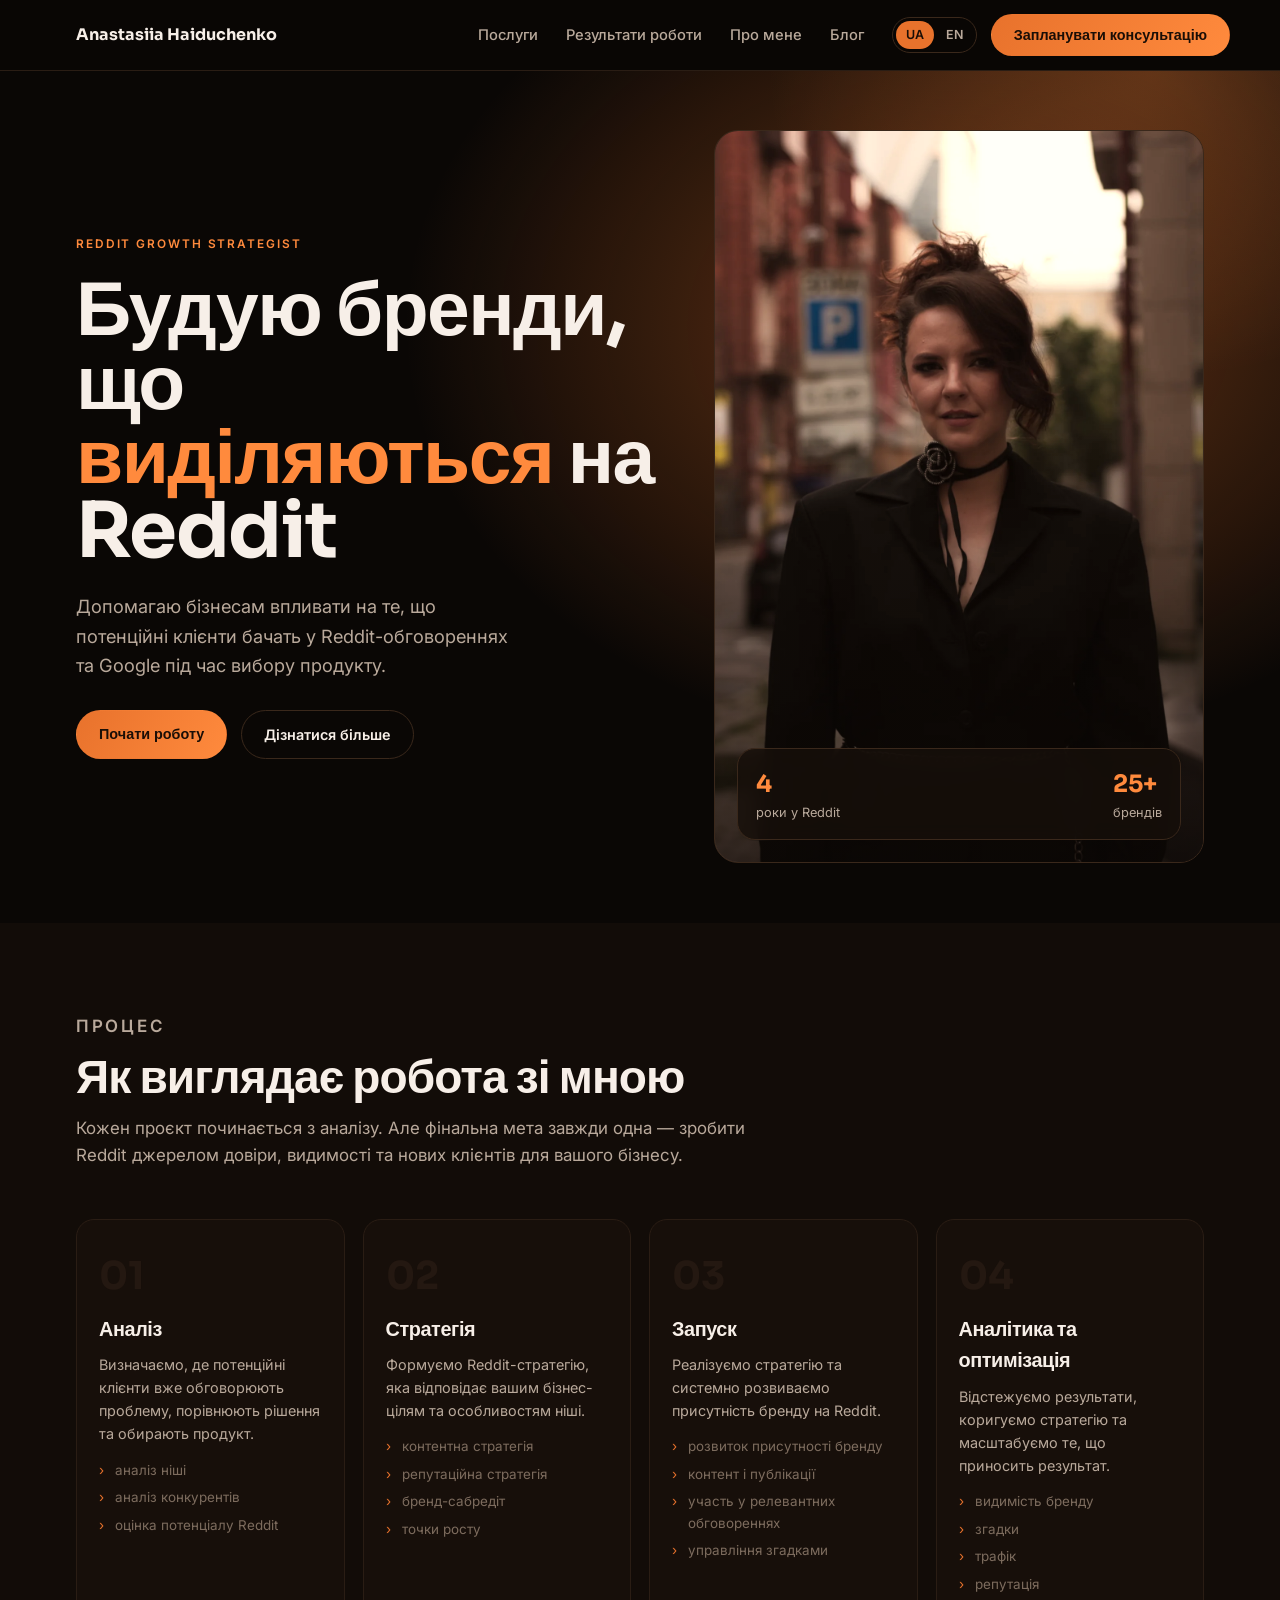
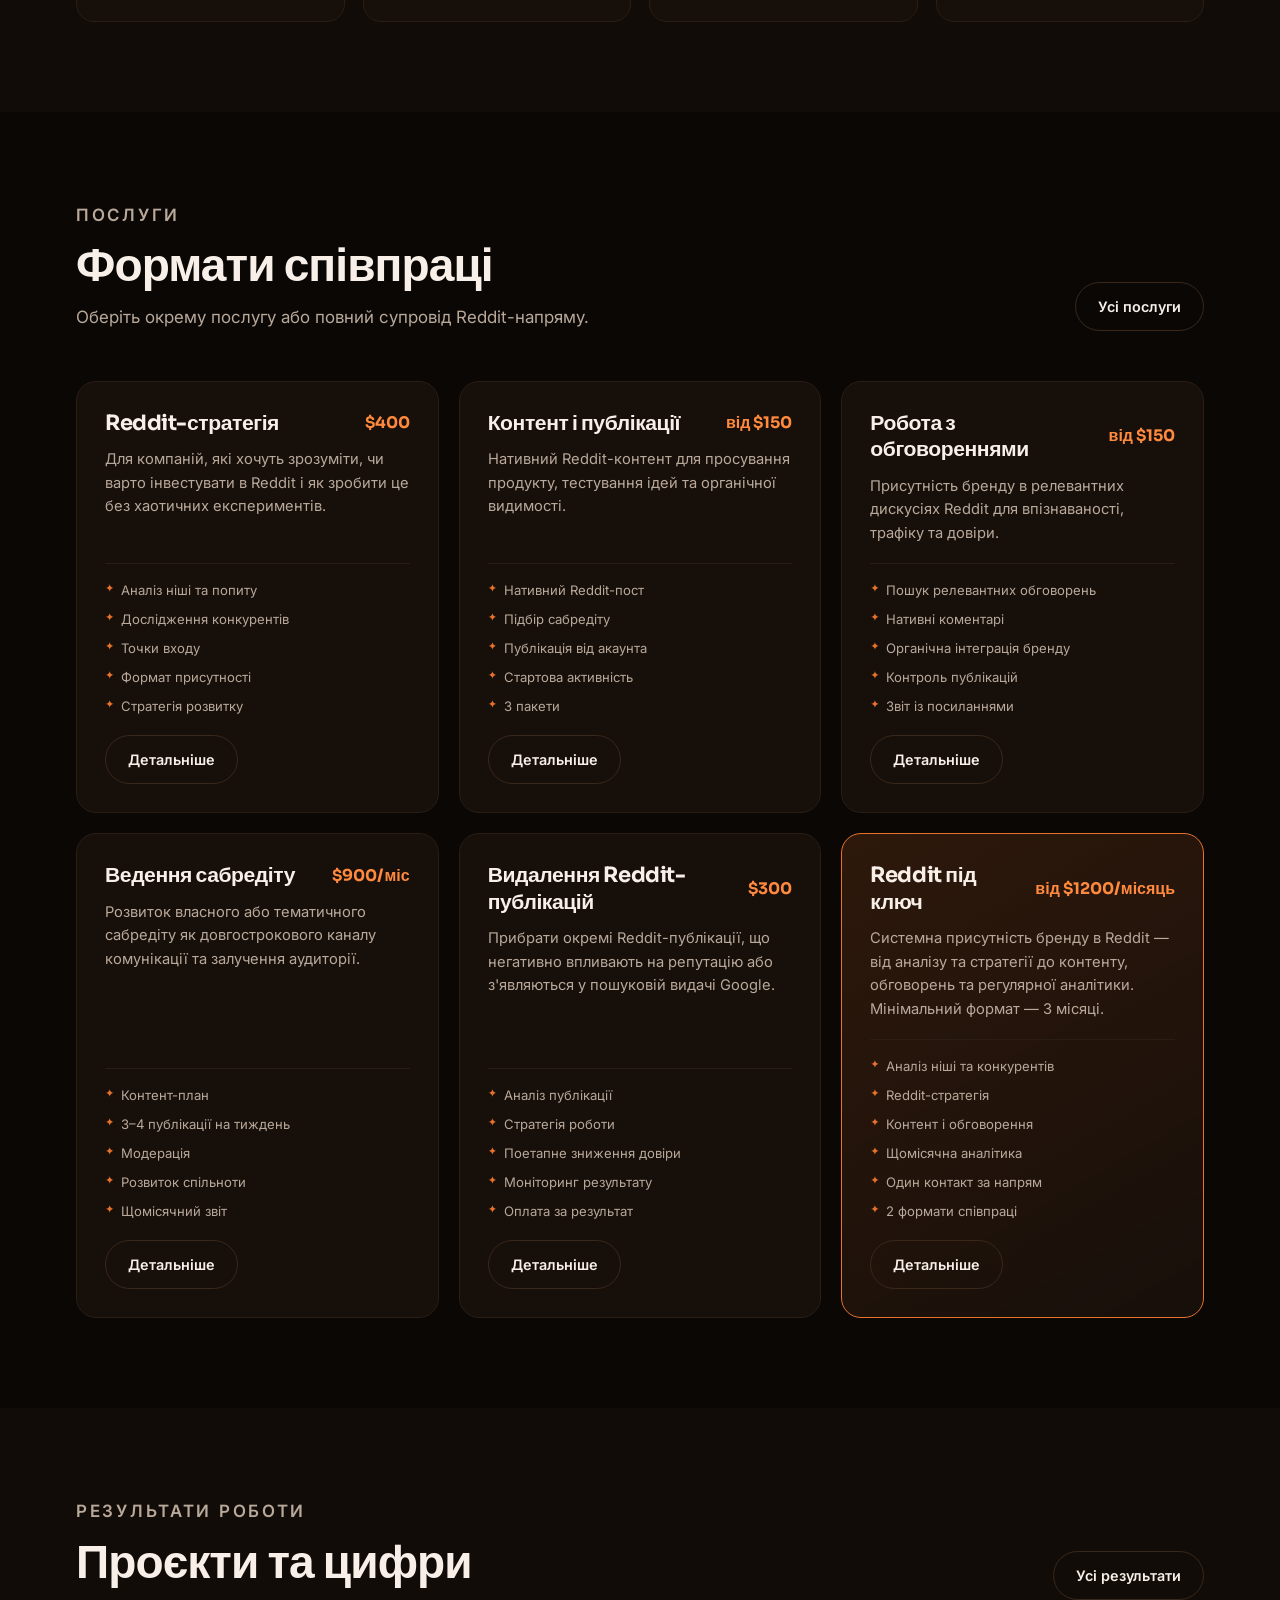
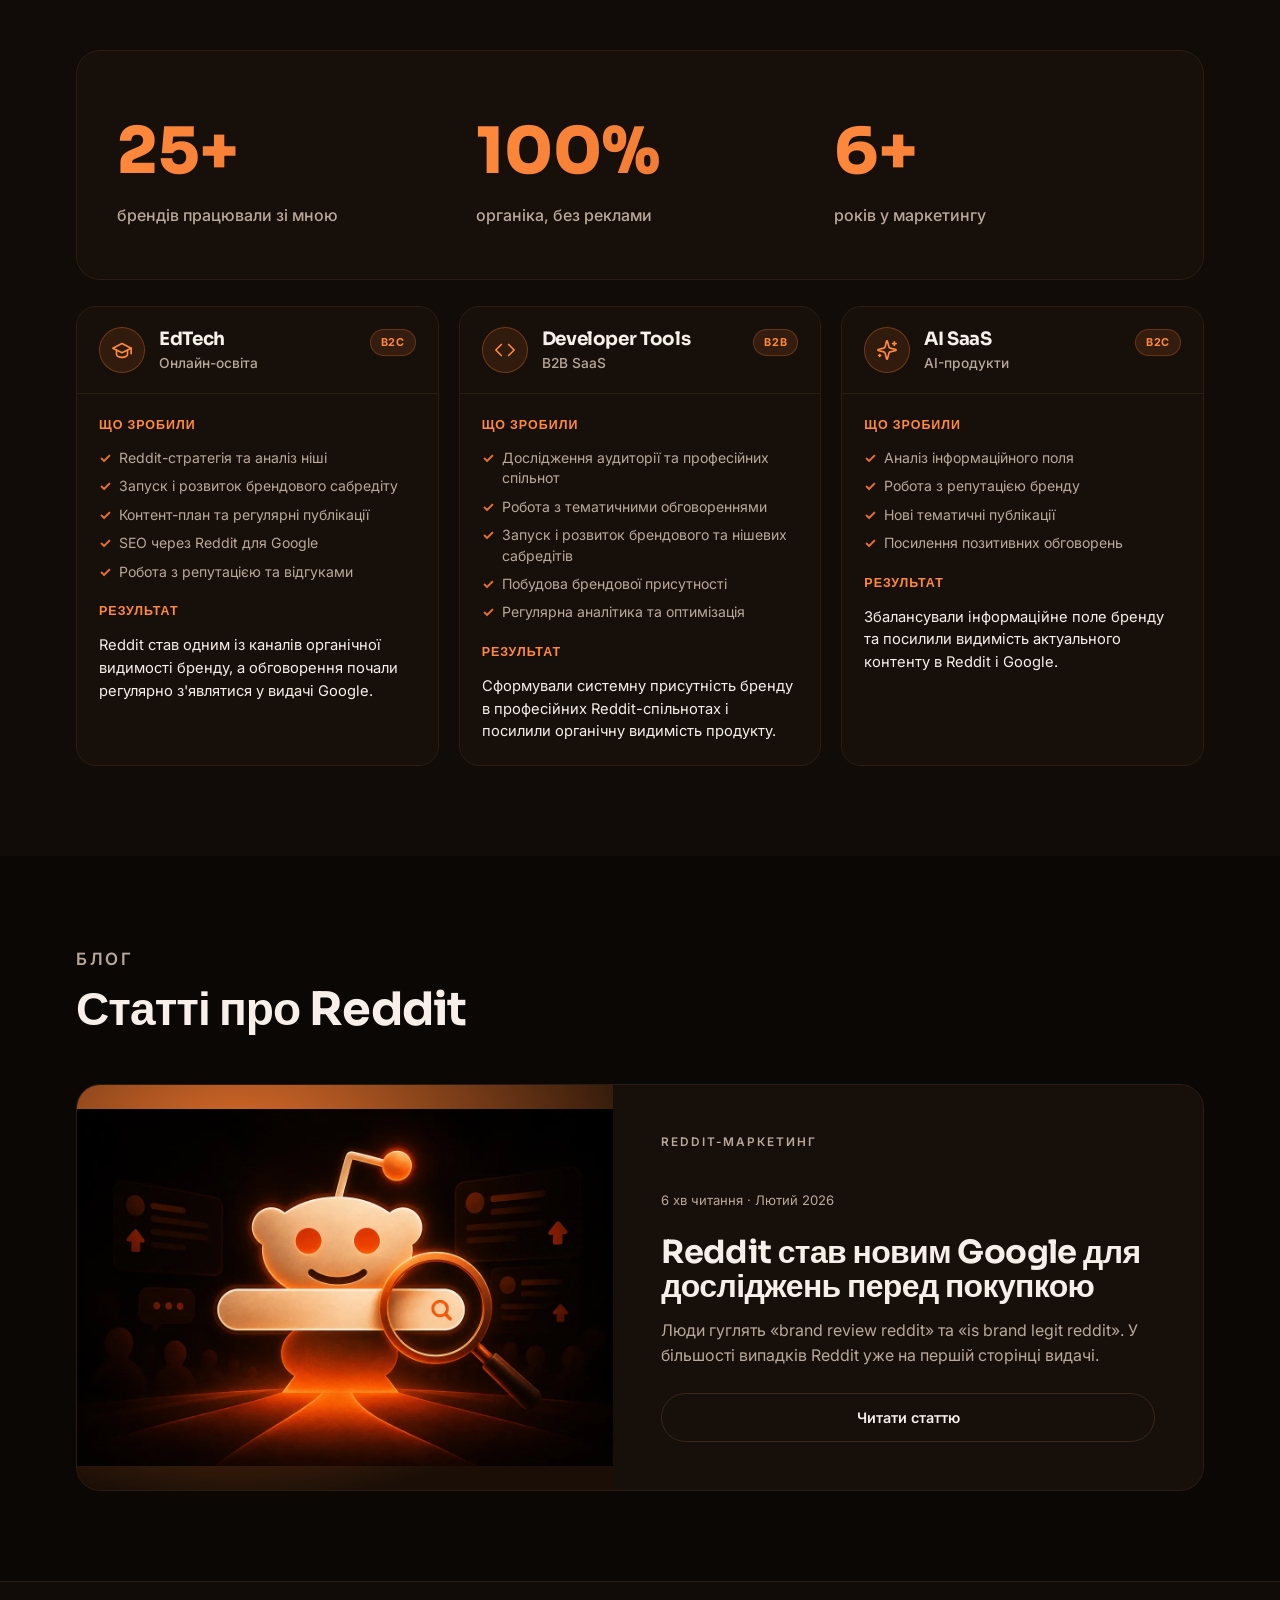
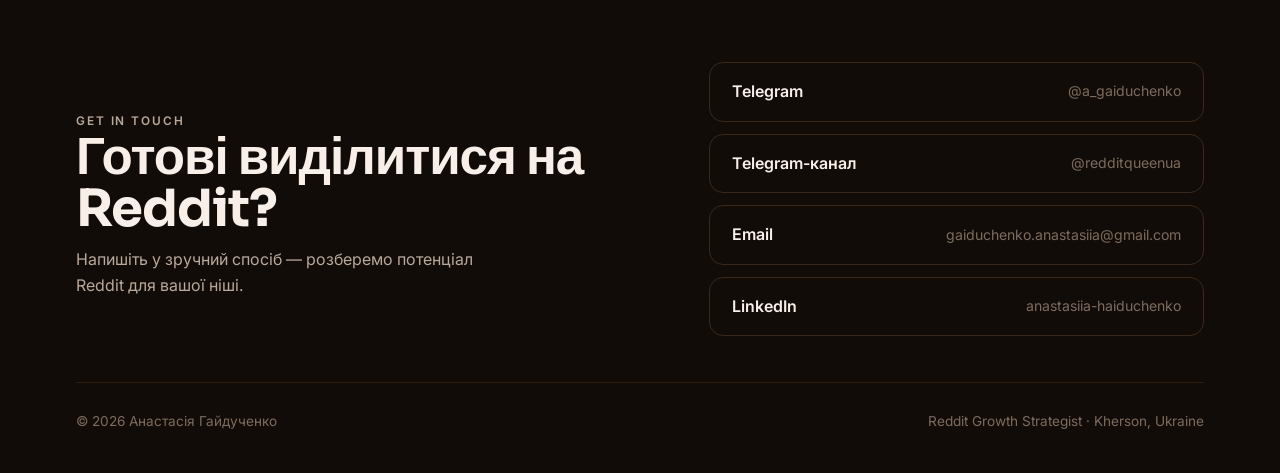
==== index.html @ f9e0ba30 "fix text colors again" ====
<!doctype html>
<html lang="uk" data-page="home">
  <head>
    <meta charset="UTF-8" />
    <meta name="viewport" content="width=device-width, initial-scale=1.0" />
    <meta name="theme-color" content="#0a0705" />
    <meta name="color-scheme" content="dark" />
    <style>
      html {
        background-color: #0a0705;
        color-scheme: dark;
      }
      body {
        background-color: #0a0705;
        color: #f7efe8;
      }
    </style>
    <script>
      try {
        if (sessionStorage.getItem("reddit-nav"))
          document.documentElement.classList.add("nav-enter");
      } catch (e) {}
    </script>
    <link rel="icon" type="image/svg+xml" href="favicon.svg" />
    <link rel="stylesheet" href="css/style.css" />
    <title>Anastasiia Haiduchenko | Reddit Marketing Expert</title>
    <meta
      name="description"
      id="meta-description"
      content="Допомагаю бізнесам впливати на те, що потенційні клієнти бачать у Reddit-обговореннях та Google під час вибору продукту."
    />
    <meta name="author" content="Anastasiia Haiduchenko" />
    <meta
      name="robots"
      content="index, follow, max-image-preview:large, max-snippet:-1, max-video-preview:-1"
    />
    <link
      rel="canonical"
      href="https://gaiduchenkoanastasiia.github.io/reddit/"
    />
    <link
      rel="alternate"
      hreflang="uk"
      href="https://gaiduchenkoanastasiia.github.io/reddit/"
    />
    <link
      rel="alternate"
      hreflang="en"
      href="https://gaiduchenkoanastasiia.github.io/reddit/?lang=en"
    />
    <link
      rel="alternate"
      hreflang="x-default"
      href="https://gaiduchenkoanastasiia.github.io/reddit/"
    />
    <meta property="og:type" content="website" />
    <meta
      property="og:url"
      content="https://gaiduchenkoanastasiia.github.io/reddit/"
    />
    <meta
      property="og:title"
      id="og-title"
      content="Anastasiia Haiduchenko | Reddit Marketing Expert"
    />
    <meta
      property="og:description"
      id="og-description"
      content="Перетворюю Reddit на канал трафіку, довіри й продажів для брендів."
    />
    <meta
      property="og:image"
      content="https://gaiduchenkoanastasiia.github.io/reddit/assets/images/profile-photo-og.jpg"
    />
    <meta property="og:image:width" content="1200" />
    <meta property="og:image:height" content="630" />
    <meta
      property="og:image:alt"
      content="Anastasiia Haiduchenko — Reddit Growth Strategist"
    />
    <meta property="og:locale" content="uk_UA" />
    <meta name="twitter:card" content="summary_large_image" />
    <meta
      name="twitter:title"
      id="twitter-title"
      content="Anastasiia Haiduchenko | Reddit Marketing Expert"
    />
    <meta
      name="twitter:description"
      id="twitter-description"
      content="Перетворюю Reddit на канал трафіку, довіри й продажів для брендів."
    />
    <meta
      name="twitter:image"
      content="https://gaiduchenkoanastasiia.github.io/reddit/assets/images/profile-photo-og.jpg"
    />
    <link rel="preconnect" href="https://fonts.googleapis.com" />
    <link rel="preconnect" href="https://fonts.gstatic.com" crossorigin />
    <link
      href="https://fonts.googleapis.com/css2?family=Sora:wght@400;500;600;700;800&family=Inter:wght@400;500;600&display=swap"
      rel="stylesheet"
    />
    <script type="application/ld+json">
      {
        "@context": "https://schema.org",
        "@type": "ProfessionalService",
        "name": "Anastasiia Haiduchenko - Reddit Marketing Expert",
        "url": "https://gaiduchenkoanastasiia.github.io/reddit/",
        "image": "https://gaiduchenkoanastasiia.github.io/reddit/assets/images/profile-photo-og.jpg",
        "founder": {
          "@type": "Person",
          "name": "Anastasiia Haiduchenko",
          "jobTitle": "Reddit Growth Strategist",
          "sameAs": [
            "https://www.linkedin.com/in/anastasiia-haiduchenko",
            "https://t.me/a_gaiduchenko"
          ]
        },
        "contactPoint": {
          "@type": "ContactPoint",
          "email": "gaiduchenko.anastasiia@gmail.com",
          "contactType": "customer service",
          "availableLanguage": ["Ukrainian", "English"]
        }
      }
    </script>
  </head>
  <body class="page-home">
    <script src="js/lang-boot.js"></script>
    <script src="js/lang-chrome.js"></script>
    <header class="site-header" id="site-header">
      <div class="container site-header__inner">
        <a href="./" class="site-brand" data-i18n="navBrand"
          >Anastasiia Haiduchenko</a
        >
        <button
          type="button"
          class="site-nav-toggle"
          id="site-nav-toggle"
          aria-expanded="false"
          aria-controls="site-nav-panel"
        >
          <span class="visually-hidden" data-i18n="navMenuToggle"
            >Відкрити меню</span
          >
          <span class="site-nav-toggle__bar" aria-hidden="true"></span>
          <span class="site-nav-toggle__bar" aria-hidden="true"></span>
          <span class="site-nav-toggle__bar" aria-hidden="true"></span>
        </button>
      </div>
    </header>

    <div class="site-nav-panel" id="site-nav-panel">
      <nav class="site-nav" data-i18n-aria="navMenuLabel">
        <ul class="site-nav__list">
          <li>
            <a href="services/" class="site-nav__link" data-i18n="navServices"
              >Послуги</a
            >
          </li>
          <li>
            <a href="work/" class="site-nav__link" data-i18n="navWork"
              >Результати роботи</a
            >
          </li>
          <li>
            <a href="about/" class="site-nav__link" data-i18n="navAbout"
              >Про мене</a
            >
          </li>
          <li>
            <a href="blog/" class="site-nav__link" data-i18n="navBlog">Блог</a>
          </li>
        </ul>
        <div class="site-header__actions">
          <div
            id="lang-switcher"
            class="lang-switcher"
            role="group"
            aria-label="Language"
          >
            <button type="button" id="lang-switch-ua" aria-pressed="true">
              UA
            </button>
            <button type="button" id="lang-switch-en" aria-pressed="false">
              EN
            </button>
          </div>
          <button
            type="button"
            class="btn btn-primary site-header__cta"
            data-contact-modal
            data-i18n="heroCtaPrimary"
          >
            Запланувати консультацію
          </button>
        </div>
      </nav>
    </div>

    <div class="page-transition-shell" id="page-content">
      <section class="hero" id="hero">
        <div class="container hero-grid">
          <div>
            <p class="eyebrow" data-i18n="heroEyebrow">
              Reddit Growth Strategist
            </p>
            <h1 class="hero__title">
              <span data-i18n="heroTitleLine1">Будую бренди, що</span>
              <span class="hero__title-accent" data-i18n="heroTitleAccent"
                >виділяються</span
              >
              <span data-i18n="heroTitleLine2">на Reddit</span>
            </h1>
            <p class="hero__lead" data-i18n="heroDescription">
              Допомагаю бізнесам впливати на те, що потенційні клієнти бачать у
              Reddit-обговореннях та Google під час вибору продукту.
            </p>
            <div class="hero__actions">
              <button
                type="button"
                class="btn btn-primary"
                data-contact-modal
                data-i18n="heroCtaStart"
              >
                Почати роботу
              </button>
              <a
                href="services/"
                class="btn btn-ghost"
                data-i18n="heroCtaSecondary"
                >Дізнатися більше</a
              >
            </div>
          </div>
          <div class="hero-photo">
            <picture>
              <source
                srcset="assets/images/profile-photo.webp"
                type="image/webp"
              />
              <img
                src="assets/images/profile-photo.jpg"
                alt="Anastasiia Haiduchenko"
                width="1200"
                height="1800"
                fetchpriority="high"
                decoding="async"
                data-i18n-alt="aboutPhotoAlt"
              />
            </picture>
            <div class="float-card">
              <div>
                <div class="float-card__num" data-i18n="heroStat1Num">4</div>
                <div class="float-card__label" data-i18n="heroStat1Label">
                  роки у Reddit
                </div>
              </div>
              <div>
                <div class="float-card__num" data-i18n="heroStat2Num">25+</div>
                <div class="float-card__label" data-i18n="heroStat2Label">
                  брендів
                </div>
              </div>
            </div>
          </div>
        </div>
      </section>

      <section class="sec sec--alt" id="process">
        <div class="container">
          <div class="sec-head">
            <p class="eyebrow" data-i18n="processEyebrow">Процес</p>
            <h2 data-i18n="processTitle">Як виглядає робота зі мною</h2>
            <p data-i18n="processLead">
              Кожен проєкт починається з аналізу. Але фінальна мета завжди одна
              — зробити Reddit джерелом довіри, видимості та нових клієнтів для
              вашого бізнесу.
            </p>
          </div>
          <div class="process-grid">
            <article class="phase">
              <div class="phase__num">01</div>
              <h3 data-i18n="process1Title">Аналіз</h3>
              <p data-i18n="process1Desc">
                Визначаємо, де потенційні клієнти вже обговорюють проблему,
                порівнюють рішення та обирають продукт.
              </p>
              <ul data-i18n-list="process1Points">
                <li>аналіз ніші</li>
                <li>аналіз конкурентів</li>
                <li>оцінка потенціалу Reddit</li>
              </ul>
            </article>
            <article class="phase">
              <div class="phase__num">02</div>
              <h3 data-i18n="process2Title">Стратегія</h3>
              <p data-i18n="process2Desc">
                Формуємо Reddit-стратегію, яка відповідає вашим бізнес-цілям та
                особливостям ніші.
              </p>
              <ul data-i18n-list="process2Points">
                <li>контент</li>
                <li>репутація</li>
                <li>точки росту</li>
              </ul>
            </article>
            <article class="phase">
              <div class="phase__num">03</div>
              <h3 data-i18n="process3Title">Запуск</h3>
              <p data-i18n="process3Desc">
                Реалізуємо стратегію та системно розвиваємо присутність бренду
                на Reddit.
              </p>
              <ul data-i18n-list="process3Points">
                <li>розвиток присутності бренду</li>
                <li>контент і публікації</li>
                <li>участь у релевантних обговореннях</li>
                <li>управління згадками</li>
              </ul>
            </article>
            <article class="phase">
              <div class="phase__num">04</div>
              <h3 data-i18n="process4Title">Аналітика</h3>
              <p data-i18n="process4Desc">Масштабуємо те, що працює.</p>
              <ul data-i18n-list="process4Points">
                <li>трафік</li>
                <li>видимість</li>
                <li>репутація</li>
              </ul>
            </article>
          </div>
        </div>
      </section>

      <section class="sec" id="services">
        <div class="container">
          <div class="sec-head sec-head--row">
            <div>
              <p class="eyebrow" data-i18n="servicesEyebrow">Послуги</p>
              <h2 data-i18n="servicesPreviewTitle">Формати співпраці</h2>
              <p data-i18n="servicesPreviewLead">
                Оберіть окрему послугу або повний супровід Reddit-напряму.
              </p>
            </div>
            <a
              href="services/"
              class="btn btn-ghost"
              data-i18n="servicesPreviewCta"
              >Усі послуги</a
            >
          </div>
          <div class="cards">
            <article class="svc">
              <div class="svc-top">
                <h3 data-i18n="serviceStrategyTitle">Reddit-стратегія</h3>
                <span class="price" data-i18n="serviceStrategyPrice">$400</span>
              </div>
              <p class="desc" data-i18n="serviceStrategyDesc">
                Для бізнесів, які хочуть зрозуміти потенціал Reddit перед
                запуском.
              </p>
              <ul class="svc-feats" data-i18n-list="serviceStrategyFeatures">
                <li>аудит ніші</li>
                <li>точки входу</li>
                <li>план</li>
                <li>ризики</li>
              </ul>
              <a
                href="services/#service-strategy"
                class="btn btn-ghost svc__cta"
                data-i18n="btnDetails"
                >Детальніше</a
              >
            </article>
            <article class="svc">
              <div class="svc-top">
                <h3 data-i18n="serviceContentTitle">Контент і публікації</h3>
                <span class="price" data-i18n="serviceContentPrice"
                  >від $150</span
                >
              </div>
              <p class="desc" data-i18n="serviceContentDesc">
                Нативні пости та коментарі, які виглядають природно.
              </p>
              <ul class="svc-feats" data-i18n-list="serviceContentFeatures">
                <li>пости</li>
                <li>коментарі</li>
                <li>апвоути</li>
                <li>3 пакети</li>
              </ul>
              <a
                href="services/#service-content"
                class="btn btn-ghost svc__cta"
                data-i18n="btnDetails"
                >Детальніше</a
              >
            </article>
            <article class="svc">
              <div class="svc-top">
                <h3 data-i18n="serviceDiscussionsTitle">
                  Робота з обговореннями
                </h3>
                <span class="price" data-i18n="serviceDiscussionsPrice"
                  >від $150</span
                >
              </div>
              <p class="desc" data-i18n="serviceDiscussionsDesc">
                Участь у релевантних тредах для видимості бренду.
              </p>
              <ul class="svc-feats" data-i18n-list="serviceDiscussionsFeatures">
                <li>моніторинг</li>
                <li>відповіді</li>
                <li>згадки</li>
                <li>контекст</li>
              </ul>
              <a
                href="services/#service-discussions"
                class="btn btn-ghost svc__cta"
                data-i18n="btnDetails"
                >Детальніше</a
              >
            </article>
            <article class="svc">
              <div class="svc-top">
                <h3 data-i18n="serviceSubredditTitle">Управління сабредітом</h3>
                <span class="price" data-i18n="serviceSubredditPrice"
                  >$900/міс</span
                >
              </div>
              <p class="desc" data-i18n="serviceSubredditDesc">
                Комплексне ведення брендового або тематичного сабредіту.
              </p>
              <ul class="svc-feats" data-i18n-list="serviceSubredditFeatures">
                <li>контент</li>
                <li>модерація</li>
                <li>ріст</li>
                <li>звіти</li>
              </ul>
              <a
                href="services/#service-subreddit"
                class="btn btn-ghost svc__cta"
                data-i18n="btnDetails"
                >Детальніше</a
              >
            </article>
            <article class="svc">
              <div class="svc-top">
                <h3 data-i18n="serviceRemovalTitle">
                  Видалення Reddit-публікацій
                </h3>
                <span class="price" data-i18n="serviceRemovalPrice">$300</span>
              </div>
              <p class="desc" data-i18n="serviceRemovalDesc">
                Прибрати окремі Reddit-публікації, що негативно впливають на
                репутацію.
              </p>
              <ul class="svc-feats" data-i18n-list="serviceRemovalFeatures">
                <li>аналіз</li>
                <li>стратегія</li>
                <li>моніторинг</li>
                <li>оплата за результат</li>
              </ul>
              <a
                href="services/#service-removal"
                class="btn btn-ghost svc__cta"
                data-i18n="btnDetails"
                >Детальніше</a
              >
            </article>
            <article class="svc svc--hot">
              <div class="svc-top">
                <h3 data-i18n="serviceTurnkeyTitle">Reddit під ключ</h3>
                <span class="price" data-i18n="serviceTurnkeyPrice"
                  >від $1200/міс</span
                >
              </div>
              <p class="desc" data-i18n="serviceTurnkeyDesc">
                Комплексний супровід Reddit-напряму — від аналізу та стратегії
                до контенту, репутації та регулярної аналітики.
              </p>
              <ul class="svc-feats" data-i18n-list="serviceTurnkeyFeatures">
                <li>аналіз ніші</li>
                <li>стратегія</li>
                <li>контент</li>
                <li>репутація</li>
                <li>аналітика</li>
                <li>масштабування</li>
              </ul>
              <a
                href="services/#service-turnkey"
                class="btn btn-ghost svc__cta"
                data-i18n="btnDetails"
                >Детальніше</a
              >
            </article>
          </div>
        </div>
      </section>

      <section class="sec sec--alt" id="results">
        <div class="container">
          <div class="sec-head sec-head--row">
            <div>
              <p class="eyebrow" data-i18n="resultsEyebrow">
                Результати роботи
              </p>
              <h2 data-i18n="resultsPreviewTitle">Проєкти та цифри</h2>
            </div>
            <a href="work/" class="btn btn-ghost" data-i18n="resultsPreviewCta"
              >Усі результати</a
            >
          </div>
          <div class="band">
            <div>
              <div class="band__num">25+</div>
              <div class="band__label" data-i18n="band1">
                брендів працювали зі мною
              </div>
            </div>
            <div>
              <div class="band__num">100%</div>
              <div class="band__label" data-i18n="band2">
                органіка, без реклами
              </div>
            </div>
            <div>
              <div class="band__num">6+</div>
              <div class="band__label" data-i18n="band3">
                років у маркетингу
              </div>
            </div>
          </div>
          <div class="case-grid">
            <article class="case-card">
              <header class="case-card__head">
                <div class="case-card__head-inner">
                  <span class="case-card__icon" aria-hidden="true">
                    <svg
                      width="22"
                      height="22"
                      viewBox="0 0 24 24"
                      fill="none"
                      stroke="currentColor"
                      stroke-width="1.8"
                      stroke-linecap="round"
                      stroke-linejoin="round"
                    >
                      <path d="M22 10 12 5 2 10l10 5 10-5Z" />
                      <path d="M6 12v5c0 1.5 2.7 3 6 3s6-1.5 6-3v-5" />
                      <path d="M22 10v6" />
                    </svg>
                  </span>
                  <div class="case-card__titles">
                    <h3 class="case-card__cat" data-i18n="case1Cat">EdTech</h3>
                    <p class="case-card__niche" data-i18n="case1Niche">
                      Онлайн-освіта
                    </p>
                  </div>
                  <span class="case-card__badge" data-i18n="case1Badge"
                    >B2C</span
                  >
                </div>
              </header>
              <div class="case-card__body">
                <h4 class="case-card__section-title" data-i18n="caseDoneTitle">
                  Що зробили
                </h4>
                <ul class="case-card__list" data-i18n-list="case1Done">
                  <li>Reddit-стратегія та аналіз ніші</li>
                  <li>Запуск і розвиток брендового сабредіту</li>
                  <li>Контент-план та регулярні публікації</li>
                  <li>SEO через Reddit для Google</li>
                  <li>Робота з репутацією та відгуками</li>
                </ul>
                <h4
                  class="case-card__section-title"
                  data-i18n="caseResultTitle"
                >
                  Результат
                </h4>
                <p class="case-card__result" data-i18n="case1Result">
                  Reddit став одним із каналів органічної видимості бренду, а
                  обговорення почали регулярно з'являтися у видачі Google.
                </p>
              </div>
            </article>
            <article class="case-card">
              <header class="case-card__head">
                <div class="case-card__head-inner">
                  <span class="case-card__icon" aria-hidden="true">
                    <svg
                      width="22"
                      height="22"
                      viewBox="0 0 24 24"
                      fill="none"
                      stroke="currentColor"
                      stroke-width="1.8"
                      stroke-linecap="round"
                      stroke-linejoin="round"
                    >
                      <path d="m16 18 6-6-6-6" />
                      <path d="m8 6-6 6 6 6" />
                    </svg>
                  </span>
                  <div class="case-card__titles">
                    <h3 class="case-card__cat" data-i18n="case2Cat">
                      Developer Tools
                    </h3>
                    <p class="case-card__niche" data-i18n="case2Niche">
                      B2B SaaS
                    </p>
                  </div>
                  <span class="case-card__badge" data-i18n="case2Badge"
                    >B2B</span
                  >
                </div>
              </header>
              <div class="case-card__body">
                <h4 class="case-card__section-title" data-i18n="caseDoneTitle">
                  Що зробили
                </h4>
                <ul class="case-card__list" data-i18n-list="case2Done">
                  <li>Дослідження аудиторії та професійних спільнот</li>
                  <li>Робота з тематичними обговореннями</li>
                  <li>Запуск і розвиток брендового та нішевих сабредітів</li>
                  <li>Побудова брендової присутності</li>
                  <li>Регулярна аналітика та оптимізація</li>
                </ul>
                <h4
                  class="case-card__section-title"
                  data-i18n="caseResultTitle"
                >
                  Результат
                </h4>
                <p class="case-card__result" data-i18n="case2Result">
                  Сформували системну присутність бренду в професійних
                  Reddit-спільнотах і посилили органічну видимість продукту.
                </p>
              </div>
            </article>
            <article class="case-card">
              <header class="case-card__head">
                <div class="case-card__head-inner">
                  <span class="case-card__icon" aria-hidden="true">
                    <svg
                      width="22"
                      height="22"
                      viewBox="0 0 24 24"
                      fill="none"
                      stroke="currentColor"
                      stroke-width="1.8"
                      stroke-linecap="round"
                      stroke-linejoin="round"
                    >
                      <path
                        d="M9.937 15.5A2 2 0 0 0 8.5 14.063l-6.135-1.582a.5.5 0 0 1 0-.962L8.5 9.936A2 2 0 0 0 9.937 8.5l1.582-6.135a.5.5 0 0 1 .963 0L14.063 8.5A2 2 0 0 0 15.5 9.937l6.135 1.581a.5.5 0 0 1 0 .964L15.5 14.063a2 2 0 0 0-1.437 1.437l-1.582 6.135a.5.5 0 0 1-.963 0z"
                      />
                      <path d="M20 3v4" />
                      <path d="M22 5h-4" />
                      <path d="M4 17v2" />
                      <path d="M5 18H3" />
                    </svg>
                  </span>
                  <div class="case-card__titles">
                    <h3 class="case-card__cat" data-i18n="case3Cat">AI SaaS</h3>
                    <p class="case-card__niche" data-i18n="case3Niche">
                      AI-продукти
                    </p>
                  </div>
                  <span class="case-card__badge" data-i18n="case3Badge"
                    >B2C</span
                  >
                </div>
              </header>
              <div class="case-card__body">
                <h4 class="case-card__section-title" data-i18n="caseDoneTitle">
                  Що зробили
                </h4>
                <ul class="case-card__list" data-i18n-list="case3Done">
                  <li>Аналіз інформаційного поля</li>
                  <li>Робота з репутацією бренду</li>
                  <li>Нові тематичні публікації</li>
                  <li>Посилення позитивних обговорень</li>
                </ul>
                <h4
                  class="case-card__section-title"
                  data-i18n="caseResultTitle"
                >
                  Результат
                </h4>
                <p class="case-card__result" data-i18n="case3Result">
                  Збалансували інформаційне поле бренду та посилили видимість
                  актуального контенту в Reddit і Google.
                </p>
              </div>
            </article>
          </div>
        </div>
      </section>

      <section class="sec" id="blog">
        <div class="container">
          <div class="sec-head">
            <p class="eyebrow" data-i18n="blogEyebrow">Блог</p>
            <h2 data-i18n="blogPreviewTitle">Статті про Reddit</h2>
          </div>
          <article class="blog-card">
            <div class="blog-card__img">
              <picture>
                <source
                  srcset="assets/images/blog-reddit-google.webp"
                  type="image/webp"
                />
                <img
                  src="assets/images/blog-reddit-google.jpg"
                  alt=""
                  width="1200"
                  height="800"
                  loading="lazy"
                  decoding="async"
                  data-i18n-alt="blogArticle1CoverAlt"
                />
              </picture>
            </div>
            <div class="blog-card__body">
              <p class="eyebrow" data-i18n="blogArticle1Tag">
                Reddit-маркетинг
              </p>
              <p class="blog-card__meta" data-i18n="blogArticle1Meta">
                6 хв читання · Лютий 2026
              </p>
              <h3 data-i18n="blogArticle1Title">
                Reddit став новим Google для досліджень перед покупкою
              </h3>
              <p data-i18n="blogArticle1Excerpt">
                Люди гуглять «brand review reddit» та «is brand legit reddit». У
                більшості випадків Reddit уже на першій сторінці видачі.
              </p>
              <a
                href="blog/reddit-novyj-google/"
                class="btn btn-ghost"
                data-i18n="blogReadMore"
                >Читати статтю</a
              >
            </div>
          </article>
        </div>
      </section>
    </div>

    <footer class="site-footer" id="contact">
      <div class="container">
        <div class="foot-cta">
          <div>
            <p class="eyebrow" data-i18n="footerEyebrow">Get in touch</p>
            <h2 data-i18n="footerTitle">Готові виділитися на Reddit?</h2>
            <p data-i18n="footerLead">
              Напишіть у зручний спосіб — розберемо потенціал Reddit для вашої
              ніші.
            </p>
          </div>
          <div class="contacts">
            <a
              href="https://t.me/a_gaiduchenko"
              class="contact-link"
              target="_blank"
              rel="noopener noreferrer"
            >
              <span>Telegram</span
              ><span class="contact-link__handle">@a_gaiduchenko</span>
            </a>
            <a
              href="https://t.me/redditqueenua"
              class="contact-link"
              target="_blank"
              rel="noopener noreferrer"
            >
              <span data-i18n="contactChannelLabel">Telegram-канал</span
              ><span
                class="contact-link__handle"
                data-i18n="contactChannelHandle"
                >@redditqueenua</span
              >
            </a>
            <a
              href="mailto:gaiduchenko.anastasiia@gmail.com"
              class="contact-link"
            >
              <span>Email</span
              ><span class="contact-link__handle"
                >gaiduchenko.anastasiia@gmail.com</span
              >
            </a>
            <a
              href="https://www.linkedin.com/in/anastasiia-haiduchenko"
              class="contact-link"
              target="_blank"
              rel="noopener noreferrer"
            >
              <span>LinkedIn</span
              ><span class="contact-link__handle">anastasiia-haiduchenko</span>
            </a>
          </div>
        </div>
        <div class="foot-bottom">
          <span data-i18n="footerCopy">© 2026 Анастасія Гайдученко</span>
          <span data-i18n="footerLocation"
            >Reddit Growth Strategist · Kherson, Ukraine</span
          >
        </div>
      </div>
    </footer>

    <div
      id="contact-modal"
      class="contact-modal"
      aria-hidden="true"
      role="dialog"
      aria-modal="true"
      aria-labelledby="contact-modal-title"
    >
      <div
        class="contact-modal__overlay"
        data-contact-modal-close
        tabindex="-1"
      ></div>
      <div class="contact-modal__dialog">
        <button
          type="button"
          class="contact-modal__close"
          data-contact-modal-close
          data-i18n-aria="modalClose"
        >
          &times;
        </button>
        <h2
          id="contact-modal-title"
          class="contact-modal__title"
          data-i18n="contactModalTitle"
        >
          Зв'яжіться зі мною
        </h2>
        <p class="contact-modal__lead" data-i18n="contactModalLead">
          Готова обговорити ваш проєкт. Оберіть зручний спосіб зв'язку.
        </p>
        <div class="contacts">
          <a
            href="https://t.me/a_gaiduchenko"
            class="contact-link"
            target="_blank"
            rel="noopener noreferrer"
          >
            <span>Telegram</span
            ><span class="contact-link__handle">@a_gaiduchenko</span>
          </a>
          <a
            href="https://t.me/redditqueenua"
            class="contact-link"
            target="_blank"
            rel="noopener noreferrer"
          >
            <span data-i18n="contactChannelLabel">Telegram-канал</span
            ><span class="contact-link__handle" data-i18n="contactChannelHandle"
              >@redditqueenua</span
            >
          </a>
          <a
            href="mailto:gaiduchenko.anastasiia@gmail.com"
            class="contact-link"
          >
            <span>Email</span
            ><span class="contact-link__handle"
              >gaiduchenko.anastasiia@gmail.com</span
            >
          </a>
          <a
            href="https://www.linkedin.com/in/anastasiia-haiduchenko"
            class="contact-link"
            target="_blank"
            rel="noopener noreferrer"
          >
            <span>LinkedIn</span
            ><span class="contact-link__handle">anastasiia-haiduchenko</span>
          </a>
        </div>
      </div>
    </div>

    <script src="js/translations.js"></script>
    <script src="js/site.js"></script>
    <script src="js/i18n.js"></script>
    <script src="js/main.js"></script>
  </body>
</html>
---- css/style.css ----
/* Variant 3 — Bold Dark design system */
*,
*::before,
*::after {
  margin: 0;
  padding: 0;
  box-sizing: border-box;
}

:root {
  color-scheme: dark;
  --bg: #0a0705;
  --bg-2: #120c08;
  --card: #170f0a;
  --line: #2a1d14;
  --line-2: #3a281b;
  --text: #f7efe8;
  --muted: #b9a99b;
  --dim: #7d6c5e;
  --accent: #e8722c;
  --accent-2: #ff8a3d;
  --glow: rgba(232, 114, 44, 0.5);
  --maxw: 1180px;
  --header-h: 70px;
  --radius-sm: 12px;
  --radius-md: 18px;
  --radius-lg: 24px;
  --transition: 0.18s ease;
}

html {
  scroll-behavior: smooth;
  overflow-x: hidden;
  background: var(--bg);
}

.page-transition-shell,
.site-footer {
  transition: opacity 0.2s ease;
}

body {
  font-family:
    "Inter",
    system-ui,
    -apple-system,
    sans-serif;
  background: var(--bg);
  color: var(--text);
  line-height: 1.6;
  font-size: 16px;
  overflow-x: hidden;
  -webkit-font-smoothing: antialiased;
  padding-top: calc(var(--header-h) + env(safe-area-inset-top, 0));
}

h1,
h2,
h3,
h4 {
  font-family: "Sora", sans-serif;
  letter-spacing: -0.02em;
}

a {
  color: inherit;
  text-decoration: none;
}

img {
  max-width: 100%;
  height: auto;
  display: block;
}

.container {
  max-width: var(--maxw);
  margin: 0 auto;
  padding: 0 26px;
}

.eyebrow {
  text-transform: uppercase;
  letter-spacing: 0.16em;
  font-size: 0.74rem;
  font-weight: 600;
  color: var(--accent-2);
}

section {
  position: relative;
}

/* Page transitions — JS-controlled leave fade; no cross-document view transitions */
html.nav-enter .page-transition-shell,
html.nav-enter .site-footer {
  opacity: 1;
  transform: none;
  animation: none !important;
}

@media (prefers-reduced-motion: no-preference) {
  html.page-is-leaving .page-transition-shell,
  html.page-is-leaving .site-footer {
    opacity: 0;
    transform: translateY(-10px);
    transition:
      opacity 0.24s ease,
      transform 0.24s ease;
  }
}

/* Header */
.site-header {
  position: fixed;
  top: 0;
  left: 0;
  right: 0;
  width: 100%;
  z-index: 50;
  background: rgba(10, 7, 5, 0.94);
  border-bottom: 1px solid var(--line);
  padding-top: env(safe-area-inset-top, 0);
}

.site-header__inner {
  display: flex;
  align-items: center;
  justify-content: space-between;
  height: var(--header-h);
  gap: 16px;
}

.site-brand {
  font-family: "Sora", sans-serif;
  font-weight: 700;
  white-space: nowrap;
}

.site-nav-toggle {
  display: none;
  position: relative;
  flex-direction: column;
  justify-content: center;
  gap: 5px;
  width: 40px;
  height: 40px;
  padding: 8px;
  background: none;
  border: 1px solid var(--line-2);
  border-radius: 10px;
  cursor: pointer;
}

.site-nav-toggle__bar {
  display: block;
  width: 100%;
  height: 2px;
  background: var(--text);
  border-radius: 1px;
}

.visually-hidden {
  position: absolute;
  width: 1px;
  height: 1px;
  padding: 0;
  margin: -1px;
  overflow: hidden;
  clip: rect(0, 0, 0, 0);
  white-space: nowrap;
  border: 0;
}

.site-nav-panel {
  display: flex;
  align-items: center;
  gap: 24px;
  flex: 1;
  justify-content: flex-end;
}

@media (min-width: 901px) {
  .site-nav-panel {
    position: fixed;
    top: env(safe-area-inset-top, 0);
    left: 0;
    right: 0;
    z-index: 51;
    height: var(--header-h);
    padding: 0 26px;
    display: flex;
    justify-content: center;
    pointer-events: none;
    background: transparent;
    transform: none;
    visibility: visible;
  }

  .site-nav-panel .site-nav {
    pointer-events: none;
    width: 100%;
    max-width: var(--maxw);
    margin: 0 auto;
    justify-content: flex-end;
  }

  .site-nav-panel .site-nav a,
  .site-nav-panel .site-nav button {
    pointer-events: auto;
  }

  .site-brand {
    position: relative;
    z-index: 52;
  }
}

.site-nav {
  display: flex;
  align-items: center;
  gap: 28px;
}

.site-nav__list {
  display: flex;
  gap: 28px;
  list-style: none;
}

.site-nav__link {
  color: var(--muted);
  font-size: 0.92rem;
  font-weight: 500;
  transition: color var(--transition);
}

.site-nav__link:hover,
.site-nav__link.is-active {
  color: var(--text);
}

.site-header__actions {
  display: flex;
  align-items: center;
  gap: 14px;
  flex-shrink: 0;
}

.site-header__cta {
  padding: 9px 16px;
  font-size: 0.85rem;
}

.lang-switcher {
  display: flex;
  gap: 2px;
  border: 1px solid var(--line-2);
  border-radius: 999px;
  padding: 3px;
}

.lang-switcher button {
  background: none;
  border: 0;
  color: var(--muted);
  font: inherit;
  font-weight: 600;
  font-size: 0.78rem;
  padding: 4px 10px;
  border-radius: 999px;
  cursor: pointer;
}

.lang-switcher button.is-active {
  background: var(--accent);
  color: #1a0e06;
}

/* Buttons */
.btn {
  display: inline-flex;
  align-items: center;
  justify-content: center;
  gap: 8px;
  font-weight: 600;
  font-size: 0.9rem;
  border-radius: 999px;
  padding: 12px 22px;
  cursor: pointer;
  border: 1px solid transparent;
  transition: var(--transition);
  white-space: nowrap;
}

.btn-primary {
  background: linear-gradient(120deg, var(--accent), var(--accent-2));
  color: #1a0e06;
}

.btn-primary:hover {
  filter: brightness(1.06);
  transform: translateY(-1px);
}

.btn-ghost {
  border-color: var(--line-2);
  color: var(--text);
  background: transparent;
}

.btn-ghost:hover {
  border-color: var(--accent);
}

.btn-sm {
  padding: 9px 16px;
  font-size: 0.85rem;
}

/* Hero */
.hero {
  min-height: calc(100vh - var(--header-h));
  min-height: calc(100dvh - var(--header-h));
  display: flex;
  align-items: center;
  padding: 60px 0;
  overflow: hidden;
}

.hero::before {
  content: "";
  position: absolute;
  inset: 0;
  background:
    radial-gradient(
      70% 80% at 75% 30%,
      rgba(232, 114, 44, 0.42),
      transparent 62%
    ),
    radial-gradient(
      50% 60% at 90% 0%,
      rgba(255, 138, 61, 0.28),
      transparent 60%
    );
  pointer-events: none;
}

.hero-grid {
  position: relative;
  display: grid;
  grid-template-columns: 1.1fr 0.9fr;
  gap: 40px;
  align-items: center;
}

.hero__title {
  font-size: clamp(2.8rem, 6vw, 5.4rem);
  line-height: 0.96;
  margin: 20px 0 24px;
}

.hero__title-accent {
  color: var(--accent-2);
}

.hero__lead {
  color: var(--muted);
  font-size: 1.14rem;
  max-width: 40ch;
  margin-bottom: 30px;
}

.hero__actions {
  display: flex;
  gap: 14px;
  flex-wrap: wrap;
}

.hero-photo {
  position: relative;
  border-radius: var(--radius-lg);
  overflow: hidden;
  border: 1px solid var(--line-2);
}

.hero-photo img {
  width: 100%;
  filter: sepia(0.35) saturate(1.3) hue-rotate(-8deg) contrast(1.02);
}

.hero-photo::after {
  content: "";
  position: absolute;
  inset: 0;
  background: linear-gradient(180deg, transparent 40%, rgba(10, 7, 5, 0.7));
}

.float-card {
  position: absolute;
  z-index: 3;
  bottom: 22px;
  left: 22px;
  right: 22px;
  background: rgba(23, 15, 10, 0.82);
  backdrop-filter: blur(10px);
  border: 1px solid var(--line-2);
  border-radius: var(--radius-md);
  padding: 16px 18px;
  display: flex;
  justify-content: space-between;
  align-items: center;
}

.float-card__num {
  font-family: "Sora", sans-serif;
  font-size: 1.5rem;
  font-weight: 700;
  color: var(--accent-2);
}

.float-card__label {
  font-size: 0.8rem;
  color: var(--muted);
}

/* Sections */
.sec {
  padding: 90px 0;
}

.sec--alt {
  background: var(--bg-2);
}

.sec-head {
  max-width: 680px;
  margin-bottom: 50px;
}

.sec-head h2 {
  font-size: clamp(2rem, 3.6vw, 3rem);
  margin: 12px 0 14px;
  line-height: 1.05;
}

.sec-head p {
  color: var(--muted);
  font-size: 1.06rem;
}

.sec-head--row {
  max-width: none;
  display: flex;
  align-items: flex-end;
  justify-content: space-between;
  gap: 24px;
  flex-wrap: wrap;
}

/* Process */
.process-grid {
  display: grid;
  grid-template-columns: repeat(4, 1fr);
  gap: 18px;
}

.phase {
  background: var(--card);
  border: 1px solid var(--line);
  border-radius: var(--radius-md);
  padding: 26px 22px;
  transition: var(--transition);
}

.phase:hover {
  border-color: var(--accent);
  transform: translateY(-4px);
}

.phase__num {
  font-family: "Sora", sans-serif;
  font-size: 2.4rem;
  font-weight: 700;
  color: #241811;
}

.phase h3 {
  font-size: 1.24rem;
  margin: 6px 0 8px;
}

.phase p {
  color: var(--muted);
  font-size: 0.9rem;
  margin-bottom: 14px;
}

.phase ul {
  list-style: none;
  display: flex;
  flex-direction: column;
  gap: 6px;
}

.phase li {
  color: var(--dim);
  font-size: 0.84rem;
  padding-left: 16px;
  position: relative;
}

.phase li::before {
  content: "›";
  position: absolute;
  left: 0;
  color: var(--accent);
}

/* Service cards */
.cards {
  display: grid;
  grid-template-columns: repeat(3, 1fr);
  gap: 20px;
}

.cards--stack {
  grid-template-columns: 1fr;
  max-width: 900px;
  margin: 0 auto;
}

.svc {
  background: var(--card);
  border: 1px solid var(--line);
  border-radius: 20px;
  padding: 28px;
  display: flex;
  flex-direction: column;
  min-height: 330px;
  transition: var(--transition);
}

.svc:hover {
  transform: translateY(-5px);
  border-color: var(--accent);
  box-shadow: 0 30px 60px -30px var(--glow);
}

.svc-top {
  display: flex;
  justify-content: space-between;
  align-items: center;
  gap: 12px;
}

.svc-top h3 {
  margin: 0;
  line-height: 1.25;
}

.svc h3 {
  font-size: 1.32rem;
}

.svc .price {
  font-family: "Sora", sans-serif;
  color: var(--accent-2);
  font-weight: 700;
  white-space: nowrap;
  line-height: 1.25;
  flex-shrink: 0;
}

.svc .desc {
  color: var(--muted);
  font-size: 0.92rem;
  margin: 12px 0 18px;
}

.svc-feats {
  list-style: none;
  display: grid;
  grid-template-columns: 1fr;
  gap: 8px;
  margin-top: auto;
  padding-top: 16px;
  border-top: 1px solid var(--line);
}

.svc-feats li {
  color: var(--muted);
  font-size: 0.82rem;
  padding-left: 16px;
  position: relative;
}

.svc-feats li::before {
  content: "✦";
  position: absolute;
  left: 0;
  color: var(--accent);
  font-size: 0.7rem;
}

.svc--hot {
  background: linear-gradient(150deg, rgba(232, 114, 44, 0.16), var(--card));
  border-color: var(--accent);
}

.svc__cta {
  margin-top: 18px;
  width: fit-content;
}

/* Service accordion (services page) */
.svc-accordion {
  min-height: auto;
}

.svc-accordion__toggle {
  display: flex;
  align-items: center;
  justify-content: space-between;
  width: 100%;
  margin-top: 16px;
  padding: 10px 0;
  background: none;
  border: 0;
  border-top: 1px solid var(--line);
  color: var(--accent-2);
  font: inherit;
  font-weight: 600;
  font-size: 0.88rem;
  cursor: pointer;
  text-align: left;
}

.svc-accordion__toggle::after {
  content: "+";
  font-size: 1.2rem;
  line-height: 1;
}

.svc-accordion.is-open .svc-accordion__toggle::after {
  content: "−";
}

.svc-accordion__body {
  display: none;
  padding-top: 16px;
}

.svc-accordion.is-open .svc-accordion__body {
  display: block;
}

.svc-accordion__body h4 {
  font-size: 0.9rem;
  margin: 16px 0 8px;
  color: var(--accent-2);
}

.svc-accordion__body ul {
  list-style: none;
  display: flex;
  flex-direction: column;
  gap: 6px;
}

.svc-accordion__body li {
  color: var(--muted);
  font-size: 0.88rem;
  padding-left: 16px;
  position: relative;
}

.svc-accordion__body li::before {
  content: "›";
  position: absolute;
  left: 0;
  color: var(--accent);
}

.svc-body__grid {
  display: grid;
  grid-template-columns: repeat(3, 1fr);
  gap: 24px;
  margin-bottom: 20px;
}

.svc-body__col p {
  color: var(--muted);
  font-size: 0.88rem;
  margin: 0;
  line-height: 1.55;
}

.svc-body__col--wide {
  grid-column: span 1;
}

.svc-subblocks {
  display: flex;
  flex-direction: column;
  gap: 16px;
}

.svc-subblock h5 {
  margin: 0 0 8px;
  font-size: 0.82rem;
  color: var(--text);
  font-weight: 600;
}

.svc-body__term {
  margin: 0 0 16px;
  padding: 12px 16px;
  border-radius: 12px;
  background: rgba(232, 114, 44, 0.08);
  border: 1px solid rgba(232, 114, 44, 0.2);
  color: var(--muted);
  font-size: 0.88rem;
}

.svc-body__term strong {
  color: var(--accent-2);
}

.svc-packages {
  margin-top: 20px;
  padding-top: 20px;
  border-top: 1px solid var(--line);
}

.svc-packages__title {
  margin: 0 0 14px;
  font-size: 0.9rem;
  color: var(--accent-2);
}

.svc-packages__grid {
  display: grid;
  grid-template-columns: repeat(3, 1fr);
  gap: 12px;
}

.svc-packages__grid--2 {
  grid-template-columns: repeat(2, 1fr);
}

.svc-packages__card {
  padding: 16px;
  border-radius: 14px;
  border: 1px solid var(--line);
  background: rgba(255, 255, 255, 0.02);
}

.svc-packages__card--featured {
  border-color: rgba(232, 114, 44, 0.35);
  background: rgba(232, 114, 44, 0.06);
}

.svc-packages__name {
  display: block;
  font-family: "Sora", sans-serif;
  font-weight: 700;
  font-size: 0.82rem;
  letter-spacing: 0.04em;
  margin-bottom: 6px;
}

.svc-packages__price {
  display: block;
  color: var(--accent-2);
  font-weight: 700;
  font-size: 1.1rem;
  margin-bottom: 8px;
}

.svc-packages__desc {
  margin: 0;
  color: var(--muted);
  font-size: 0.82rem;
  line-height: 1.45;
}

.svc-months {
  margin-bottom: 24px;
  padding-bottom: 24px;
  border-bottom: 1px solid var(--line);
}

.svc-months h4 {
  margin: 0 0 14px;
}

.svc-months__grid {
  display: grid;
  grid-template-columns: repeat(2, 1fr);
  gap: 16px;
}

.svc-months__card {
  padding: 18px;
  border-radius: 14px;
  border: 1px solid var(--line);
  background: rgba(255, 255, 255, 0.02);
}

.svc-months__card h5 {
  margin: 0 0 10px;
  font-size: 0.92rem;
  color: var(--text);
}

.svc-months__intro {
  margin: 0 0 8px;
  color: var(--muted);
  font-size: 0.85rem;
}

.svc-months__note {
  margin: 10px 0 0;
  color: var(--dim);
  font-size: 0.82rem;
  line-height: 1.45;
}

/* Quick navigation (services page) */
.quick-nav {
  padding: 0 0 48px;
  background: var(--bg-2);
  border-bottom: 1px solid var(--line);
}

.quick-nav__grid {
  list-style: none;
  display: grid;
  grid-template-columns: repeat(4, 1fr);
  gap: 0;
  margin: 0;
  padding: 0;
  border: 1px solid var(--line);
  border-radius: 16px;
  overflow: hidden;
}

.quick-nav__card {
  display: flex;
  flex-direction: column;
  align-items: flex-start;
  gap: 10px;
  padding: 28px 24px;
  min-height: 100%;
  border-right: 1px solid var(--line);
  transition: var(--transition);
}

.quick-nav__grid li:last-child .quick-nav__card {
  border-right: 0;
}

.quick-nav__card:hover,
.quick-nav__card:focus-visible {
  background: rgba(232, 114, 44, 0.08);
  outline: none;
}

.quick-nav__icon {
  color: var(--accent);
  display: flex;
}

.quick-nav__q {
  margin: 0;
  color: var(--text);
  font-size: 0.95rem;
  font-weight: 500;
  line-height: 1.4;
}

.quick-nav__a {
  color: var(--accent-2);
  font-size: 0.88rem;
  font-weight: 600;
  margin-top: auto;
}

/* Principles (services page) */
.principles {
  padding: 60px 0 90px;
  background: var(--bg);
}

.principles__grid {
  display: grid;
  grid-template-columns: repeat(2, 1fr);
  gap: 24px;
}

.principles__card {
  background: var(--card);
  border: 1px solid var(--line);
  border-radius: 20px;
  padding: 28px;
}

.principles__header {
  display: flex;
  align-items: center;
  gap: 12px;
  margin-bottom: 20px;
  padding-bottom: 16px;
  border-bottom: 1px solid var(--line);
}

.principles__icon {
  display: flex;
  color: var(--accent);
  flex-shrink: 0;
}

.principles__header h2 {
  margin: 0;
  font-size: 1.15rem;
}

.principles__list {
  list-style: none;
  margin: 0;
  padding: 0;
  display: flex;
  flex-direction: column;
  gap: 0;
}

.principles__list li {
  padding: 14px 0 14px 28px;
  position: relative;
  border-bottom: 1px solid var(--line);
  color: var(--muted);
  font-size: 0.88rem;
  line-height: 1.45;
}

.principles__list li:last-child {
  border-bottom: 0;
}

.principles__list--yes li::before {
  content: "✓";
  position: absolute;
  left: 0;
  top: 14px;
  color: var(--accent);
  font-weight: 700;
}

.principles__list--no li::before {
  content: "✕";
  position: absolute;
  left: 0;
  top: 14px;
  color: var(--accent);
  font-weight: 700;
}

.principles__list li strong {
  display: block;
  color: var(--text);
  font-weight: 600;
  margin-bottom: 4px;
}

.principles__note {
  margin: 16px 0 0;
  padding: 14px 16px 14px 40px;
  border-radius: 12px;
  background: rgba(232, 114, 44, 0.08);
  border: 1px solid rgba(232, 114, 44, 0.2);
  color: var(--muted);
  font-size: 0.85rem;
  line-height: 1.45;
  position: relative;
}

.principles__note::before {
  content: "i";
  position: absolute;
  left: 14px;
  top: 14px;
  width: 18px;
  height: 18px;
  border-radius: 50%;
  border: 1px solid var(--accent);
  color: var(--accent);
  font-size: 0.72rem;
  font-weight: 700;
  display: flex;
  align-items: center;
  justify-content: center;
  font-style: italic;
  font-family: serif;
}

.page-services .page-hero {
  border-bottom: none;
  padding-bottom: 32px;
}

.page-services .quick-nav {
  padding-top: 0;
}

.page-services .page-hero__title {
  margin-top: 0;
}

.page-services .svc-accordion:hover {
  transform: none;
}

/* Results */
.res-grid {
  display: grid;
  grid-template-columns: repeat(3, 1fr);
  gap: 20px;
}

.res {
  background: var(--card);
  border: 1px solid var(--line);
  border-radius: 20px;
  overflow: hidden;
  transition: var(--transition);
}

.res:hover {
  transform: translateY(-5px);
  border-color: var(--accent);
}

.res-cover {
  height: 130px;
  display: flex;
  align-items: flex-end;
  padding: 16px;
  font-family: "Sora", sans-serif;
  background: linear-gradient(135deg, #e8722c, #3a1f0e);
}

.res-cover--2 {
  background: linear-gradient(135deg, #a8531f, #1a0e06);
}

.res-cover--3 {
  background: linear-gradient(135deg, #c96a2a, #241811);
}

.res-cover img {
  width: 100%;
  height: 100%;
  object-fit: cover;
  position: absolute;
  inset: 0;
  opacity: 0.35;
}

.res-cover {
  position: relative;
  overflow: hidden;
}

.res-cat {
  text-transform: uppercase;
  letter-spacing: 0.1em;
  font-size: 0.72rem;
  color: #1a0e06;
  font-weight: 700;
  position: relative;
  z-index: 1;
}

.res-body {
  padding: 22px;
}

.res-body h3 {
  font-size: 1.18rem;
  margin-bottom: 16px;
}

.metrics {
  display: grid;
  grid-template-columns: repeat(2, 1fr);
  gap: 14px 10px;
}

.metric__value {
  font-family: "Sora", sans-serif;
  font-size: 1.5rem;
  font-weight: 700;
}

.metric__label {
  color: var(--dim);
  font-size: 0.76rem;
}

/* Numbers band */
.band {
  background: var(--card);
  border: 1px solid var(--line);
  border-radius: var(--radius-lg);
  padding: 50px 40px;
  display: grid;
  grid-template-columns: repeat(3, 1fr);
  gap: 30px;
  margin-bottom: 26px;
}

.band__num {
  font-family: "Sora", sans-serif;
  font-size: clamp(2.6rem, 5vw, 4.4rem);
  font-weight: 800;
  background: linear-gradient(120deg, var(--accent-2), var(--accent));
  -webkit-background-clip: text;
  background-clip: text;
  -webkit-text-fill-color: transparent;
}

.band__label {
  color: var(--muted);
  font-weight: 500;
}

/* Case study cards */
.case-grid {
  display: grid;
  grid-template-columns: repeat(3, 1fr);
  gap: 20px;
}

.case-card {
  background: var(--card);
  border: 1px solid var(--line);
  border-radius: 20px;
  overflow: hidden;
  transition: var(--transition);
}

.case-card:hover {
  transform: translateY(-5px);
  border-color: var(--accent);
}

.case-card__head {
  padding: 20px 22px;
  border-bottom: 1px solid var(--line);
}

.case-card__head-inner {
  display: flex;
  align-items: center;
  gap: 14px;
}

.case-card__icon {
  flex-shrink: 0;
  display: grid;
  place-items: center;
  width: 46px;
  height: 46px;
  border-radius: 50%;
  border: 1px solid rgba(232, 114, 44, 0.35);
  background: rgba(232, 114, 44, 0.12);
  color: var(--accent-2);
}

.case-card__titles {
  flex: 1;
  min-width: 0;
}

.case-card__cat {
  font-family: "Sora", sans-serif;
  font-size: 1.15rem;
  font-weight: 700;
  line-height: 1.2;
  color: var(--text);
}

.case-card__niche {
  margin: 4px 0 0;
  color: var(--muted);
  font-size: 0.86rem;
  font-weight: 500;
  line-height: 1.35;
}

.case-card__badge {
  flex-shrink: 0;
  align-self: flex-start;
  margin-top: 2px;
  padding: 4px 10px;
  border-radius: 999px;
  background: rgba(232, 114, 44, 0.14);
  border: 1px solid rgba(232, 114, 44, 0.28);
  color: var(--accent-2);
  font-size: 0.68rem;
  font-weight: 700;
  letter-spacing: 0.06em;
  text-transform: uppercase;
}

.case-card__body {
  padding: 22px;
}

.case-card__section-title {
  font-size: 0.78rem;
  text-transform: uppercase;
  letter-spacing: 0.08em;
  color: var(--accent-2);
  margin: 0 0 12px;
  font-family: "Sora", sans-serif;
}

.case-card__section-title:not(:first-child) {
  margin-top: 20px;
}

.case-card__list {
  list-style: none;
  padding: 0;
  margin: 0;
}

.case-card__list li {
  position: relative;
  padding-left: 20px;
  margin-bottom: 8px;
  color: var(--muted);
  font-size: 0.88rem;
  line-height: 1.45;
}

.case-card__list li::before {
  content: "✓";
  position: absolute;
  left: 0;
  color: var(--accent);
  font-weight: 700;
}

.case-card__result {
  color: var(--text);
  font-size: 0.92rem;
  line-height: 1.55;
  margin: 0;
}

.svc-accordion[id] {
  scroll-margin-top: 100px;
}

/* About */
.about-grid {
  display: grid;
  grid-template-columns: 1fr 1fr;
  gap: 44px;
  align-items: center;
}

.about-photo {
  border-radius: 22px;
  overflow: hidden;
  border: 1px solid var(--line-2);
  aspect-ratio: 4/5;
}

.about-photo img {
  width: 100%;
  height: 100%;
  object-fit: cover;
  filter: sepia(0.3) saturate(1.2);
}

.about-grid h2 {
  font-size: clamp(2rem, 3.4vw, 2.8rem);
  margin: 12px 0 16px;
}

.about-grid p {
  color: var(--muted);
  margin-bottom: 16px;
}

.quote {
  border-left: 3px solid var(--accent);
  padding-left: 18px;
  margin-top: 22px;
}

.quote p {
  font-style: italic;
  color: var(--text);
}

.quote cite {
  display: block;
  color: var(--dim);
  font-size: 0.86rem;
  font-style: normal;
  margin-top: 8px;
}

/* Timeline (about page) */
.timeline {
  list-style: none;
  border-left: 2px solid var(--line);
  margin-left: 8px;
  padding-left: 28px;
}

.timeline li {
  position: relative;
  padding-bottom: 32px;
}

.timeline li::before {
  content: "";
  position: absolute;
  left: -35px;
  top: 6px;
  width: 12px;
  height: 12px;
  border-radius: 50%;
  background: var(--accent);
  border: 2px solid var(--bg);
}

.timeline__period {
  color: var(--accent-2);
  font-size: 0.82rem;
  font-weight: 600;
  margin-bottom: 4px;
}

.timeline h3 {
  font-size: 1.15rem;
  margin-bottom: 6px;
}

.timeline p {
  color: var(--muted);
  font-size: 0.92rem;
}

.values-list {
  list-style: none;
  display: flex;
  flex-direction: column;
  gap: 10px;
}

.values-list li {
  color: var(--muted);
  padding-left: 20px;
  position: relative;
}

.values-list li::before {
  content: "✕";
  position: absolute;
  left: 0;
  color: var(--accent);
  font-weight: 700;
}

.values-list--check li::before {
  content: "✓";
}

.about-split {
  display: grid;
  grid-template-columns: 1fr 1fr;
  gap: 40px;
  margin-bottom: 60px;
}

.about-quotes {
  display: grid;
  grid-template-columns: 1fr 1fr;
  gap: 24px;
}

.quote-card {
  background: var(--card);
  border: 1px solid var(--line);
  border-left: 3px solid var(--accent);
  border-radius: var(--radius-md);
  padding: 24px;
}

@media (max-width: 980px) {
  .about-split,
  .about-quotes {
    grid-template-columns: 1fr;
  }
}

.about-cta {
  margin-top: 24px;
}

.results-note {
  margin-bottom: 24px;
}

/* Blog */
.blog-card {
  display: grid;
  grid-template-columns: 1fr 1.1fr;
  gap: 0;
  border: 1px solid var(--line);
  border-radius: var(--radius-lg);
  overflow: hidden;
  background: var(--card);
  transition: var(--transition);
}

.blog-card:hover {
  border-color: var(--accent);
  transform: translateY(-3px);
}

.blog-card__img {
  min-height: 320px;
  background: radial-gradient(120% 120% at 30% 20%, #e8722c, #1a0e06 70%);
  display: flex;
  align-items: center;
  justify-content: center;
}

.blog-card__img img {
  width: 100%;
  height: 100%;
  object-fit: cover;
}

.blog-card__icon {
  width: 130px;
  height: 130px;
  border-radius: 50%;
  background: #ff4500;
  display: flex;
  align-items: center;
  justify-content: center;
  font-size: 3.2rem;
  box-shadow: 0 20px 60px -16px rgba(255, 69, 0, 0.7);
}

.blog-card__body {
  padding: 48px;
  display: flex;
  flex-direction: column;
  justify-content: center;
}

.blog-card__meta {
  color: var(--dim);
  font-size: 0.82rem;
  margin: 14px 0;
}

.blog-card__body h3 {
  font-size: clamp(1.4rem, 2.5vw, 2rem);
  line-height: 1.08;
  margin-bottom: 14px;
}

.blog-card__body p {
  color: var(--muted);
  margin-bottom: 24px;
}

.blog-list {
  display: grid;
  gap: 20px;
}

.blog-list .blog-card {
  grid-template-columns: 280px 1fr;
}

/* Article page */
.article-hero {
  padding: 60px 0 40px;
}

.article-hero h1 {
  font-size: clamp(2rem, 4vw, 3.2rem);
  line-height: 1.08;
  max-width: 18ch;
  margin: 16px 0;
}

.article-hero__meta {
  color: var(--dim);
  font-size: 0.88rem;
}

.article-cover {
  border-radius: var(--radius-lg);
  overflow: hidden;
  margin-bottom: 40px;
  border: 1px solid var(--line);
  min-height: 320px;
  background: radial-gradient(120% 120% at 30% 20%, #e8722c, #1a0e06 70%);
}

.article-cover img {
  width: 100%;
  height: 100%;
  object-fit: cover;
  min-height: 320px;
}

.article-content {
  max-width: 720px;
}

.article-content h2 {
  font-size: 1.5rem;
  margin: 36px 0 14px;
}

.article-content p {
  color: var(--muted);
  margin-bottom: 18px;
  font-size: 1.05rem;
}

.article-content ul {
  margin: 0 0 18px 20px;
  color: var(--muted);
}

.article-content li {
  margin-bottom: 8px;
}

/* Inner page hero */
.page-hero {
  padding: 72px 0 48px;
  background: var(--bg-2);
  border-bottom: 1px solid var(--line);
}

.page-hero__title {
  font-size: clamp(2.2rem, 4vw, 3.4rem);
  line-height: 1.05;
  margin: 12px 0 14px;
}

.page-hero__lead {
  color: var(--muted);
  font-size: 1.06rem;
  max-width: 56ch;
}

.page-main {
  padding: 60px 0 90px;
}

/* Footer */
.site-footer {
  background: var(--bg-2);
  border-top: 1px solid var(--line);
  padding: 80px 0 40px;
}

.foot-cta {
  display: grid;
  grid-template-columns: 1.2fr 1fr;
  gap: 40px;
  align-items: center;
  padding-bottom: 46px;
  border-bottom: 1px solid var(--line);
}

.foot-cta h2 {
  font-size: clamp(2.2rem, 4vw, 3.4rem);
  line-height: 1.02;
}

.foot-cta p {
  color: var(--muted);
  margin-top: 12px;
  max-width: 42ch;
}

.contacts {
  display: flex;
  flex-direction: column;
  gap: 12px;
}

.contact-link {
  display: flex;
  justify-content: space-between;
  align-items: center;
  gap: 16px;
  border: 1px solid var(--line-2);
  border-radius: 14px;
  padding: 16px 22px;
  font-weight: 600;
  transition: var(--transition);
}

.contact-link:hover {
  border-color: var(--accent);
  background: rgba(232, 114, 44, 0.1);
}

.contact-link__handle {
  color: var(--dim);
  font-weight: 400;
  font-size: 0.88rem;
  text-align: right;
}

.foot-bottom {
  display: flex;
  justify-content: space-between;
  padding-top: 28px;
  color: var(--dim);
  font-size: 0.85rem;
  flex-wrap: wrap;
  gap: 12px;
}

/* Contact modal */
.contact-modal {
  position: fixed;
  inset: 0;
  z-index: 200;
  display: flex;
  align-items: center;
  justify-content: center;
  padding: 24px;
  opacity: 0;
  visibility: hidden;
  pointer-events: none;
  transition:
    opacity 0.22s ease,
    visibility 0.22s ease;
}

.contact-modal.is-open {
  opacity: 1;
  visibility: visible;
  pointer-events: auto;
}

.contact-modal__overlay {
  position: absolute;
  inset: 0;
  background: rgba(4, 2, 1, 0.78);
  backdrop-filter: blur(6px);
}

.contact-modal__dialog {
  position: relative;
  width: min(480px, 100%);
  background: var(--card);
  border: 1px solid var(--line-2);
  border-radius: var(--radius-lg);
  padding: 36px 32px 28px;
  box-shadow: 0 24px 80px rgba(0, 0, 0, 0.55);
  transform: translateY(12px) scale(0.98);
  transition: transform 0.22s ease;
}

.contact-modal.is-open .contact-modal__dialog {
  transform: translateY(0) scale(1);
}

.contact-modal__close {
  position: absolute;
  top: 14px;
  right: 14px;
  width: 36px;
  height: 36px;
  border: 1px solid var(--line);
  border-radius: 50%;
  background: transparent;
  color: var(--muted);
  font-size: 1.4rem;
  line-height: 1;
  cursor: pointer;
  display: flex;
  align-items: center;
  justify-content: center;
  transition: var(--transition);
}

.contact-modal__close:hover {
  border-color: var(--accent);
  color: var(--text);
}

.contact-modal__title {
  font-family: "Sora", sans-serif;
  font-size: 1.45rem;
  font-weight: 700;
  margin-bottom: 8px;
  padding-right: 36px;
}

.contact-modal__lead {
  color: var(--muted);
  margin-bottom: 22px;
  line-height: 1.55;
}

.contact-modal .contacts {
  display: flex;
  flex-direction: column;
  gap: 10px;
}

body.contact-modal-open {
  overflow: hidden;
}

/* Mobile nav */
@media (max-width: 900px) {
  .site-nav-toggle {
    display: flex;
    flex-shrink: 0;
  }

  .site-brand {
    flex: 1;
    min-width: 0;
    overflow: hidden;
    text-overflow: ellipsis;
  }

  .site-nav {
    flex-direction: column;
    align-items: stretch;
    gap: 0;
  }

  .site-nav-panel {
    position: fixed;
    top: calc(var(--header-h) + env(safe-area-inset-top, 0));
    left: 0;
    right: 0;
    bottom: 0;
    width: 100%;
    z-index: 40;
    flex: none;
    flex-direction: column;
    align-items: stretch;
    justify-content: flex-start;
    padding: 24px;
    background: rgba(10, 7, 5, 0.98);
    transform: translateX(100%);
    transition:
      transform 0.28s ease,
      visibility 0.28s ease;
    overflow-y: auto;
    visibility: hidden;
    pointer-events: none;
  }

  .site-nav-panel .site-nav {
    width: 100%;
    align-items: stretch;
  }

  body.site-nav-open .site-nav-panel {
    transform: translateX(0);
    visibility: visible;
    pointer-events: auto;
  }

  body.site-nav-open {
    overflow: hidden;
  }

  .site-nav__list {
    flex-direction: column;
    gap: 0;
  }

  .site-nav__link {
    display: block;
    padding: 14px 0;
    border-bottom: 1px solid var(--line);
    font-size: 1.05rem;
  }

  .site-header__actions {
    flex-direction: column;
    align-items: stretch;
    margin-top: 20px;
  }

  .lang-switcher {
    align-self: flex-start;
    width: fit-content;
  }

  .site-header__cta {
    text-align: center;
  }
}

@media (max-width: 980px) {
  .hero-grid,
  .about-grid,
  .blog-card,
  .blog-list .blog-card {
    grid-template-columns: 1fr;
  }

  .hero-photo {
    max-width: 440px;
    order: -1;
  }

  .process-grid,
  .cards,
  .res-grid,
  .case-grid {
    grid-template-columns: repeat(2, 1fr);
  }

  .about-photo {
    max-width: 420px;
  }

  .foot-cta {
    grid-template-columns: 1fr;
  }

  .quick-nav__grid {
    grid-template-columns: repeat(2, 1fr);
  }

  .quick-nav__grid li:nth-child(2) .quick-nav__card {
    border-right: 0;
  }

  .quick-nav__grid li:nth-child(1) .quick-nav__card,
  .quick-nav__grid li:nth-child(2) .quick-nav__card {
    border-bottom: 1px solid var(--line);
  }

  .svc-body__grid,
  .svc-months__grid,
  .principles__grid {
    grid-template-columns: 1fr;
  }

  .svc-packages__grid,
  .svc-packages__grid--2 {
    grid-template-columns: 1fr;
  }
}

@media (max-width: 640px) {
  .process-grid,
  .cards,
  .res-grid,
  .case-grid,
  .band {
    grid-template-columns: 1fr;
  }

  .contact-link {
    flex-direction: column;
    align-items: flex-start;
  }

  .contact-link__handle {
    text-align: left;
  }

  .quick-nav__grid {
    grid-template-columns: 1fr;
  }

  .quick-nav__card {
    border-right: 0;
    border-bottom: 1px solid var(--line);
  }

  .quick-nav__grid li:last-child .quick-nav__card {
    border-bottom: 0;
  }
}

@media (prefers-reduced-motion: reduce) {
  html {
    scroll-behavior: auto;
  }

  *,
  *::before,
  *::after {
    animation-duration: 0.01ms !important;
    transition-duration: 0.01ms !important;
  }
}
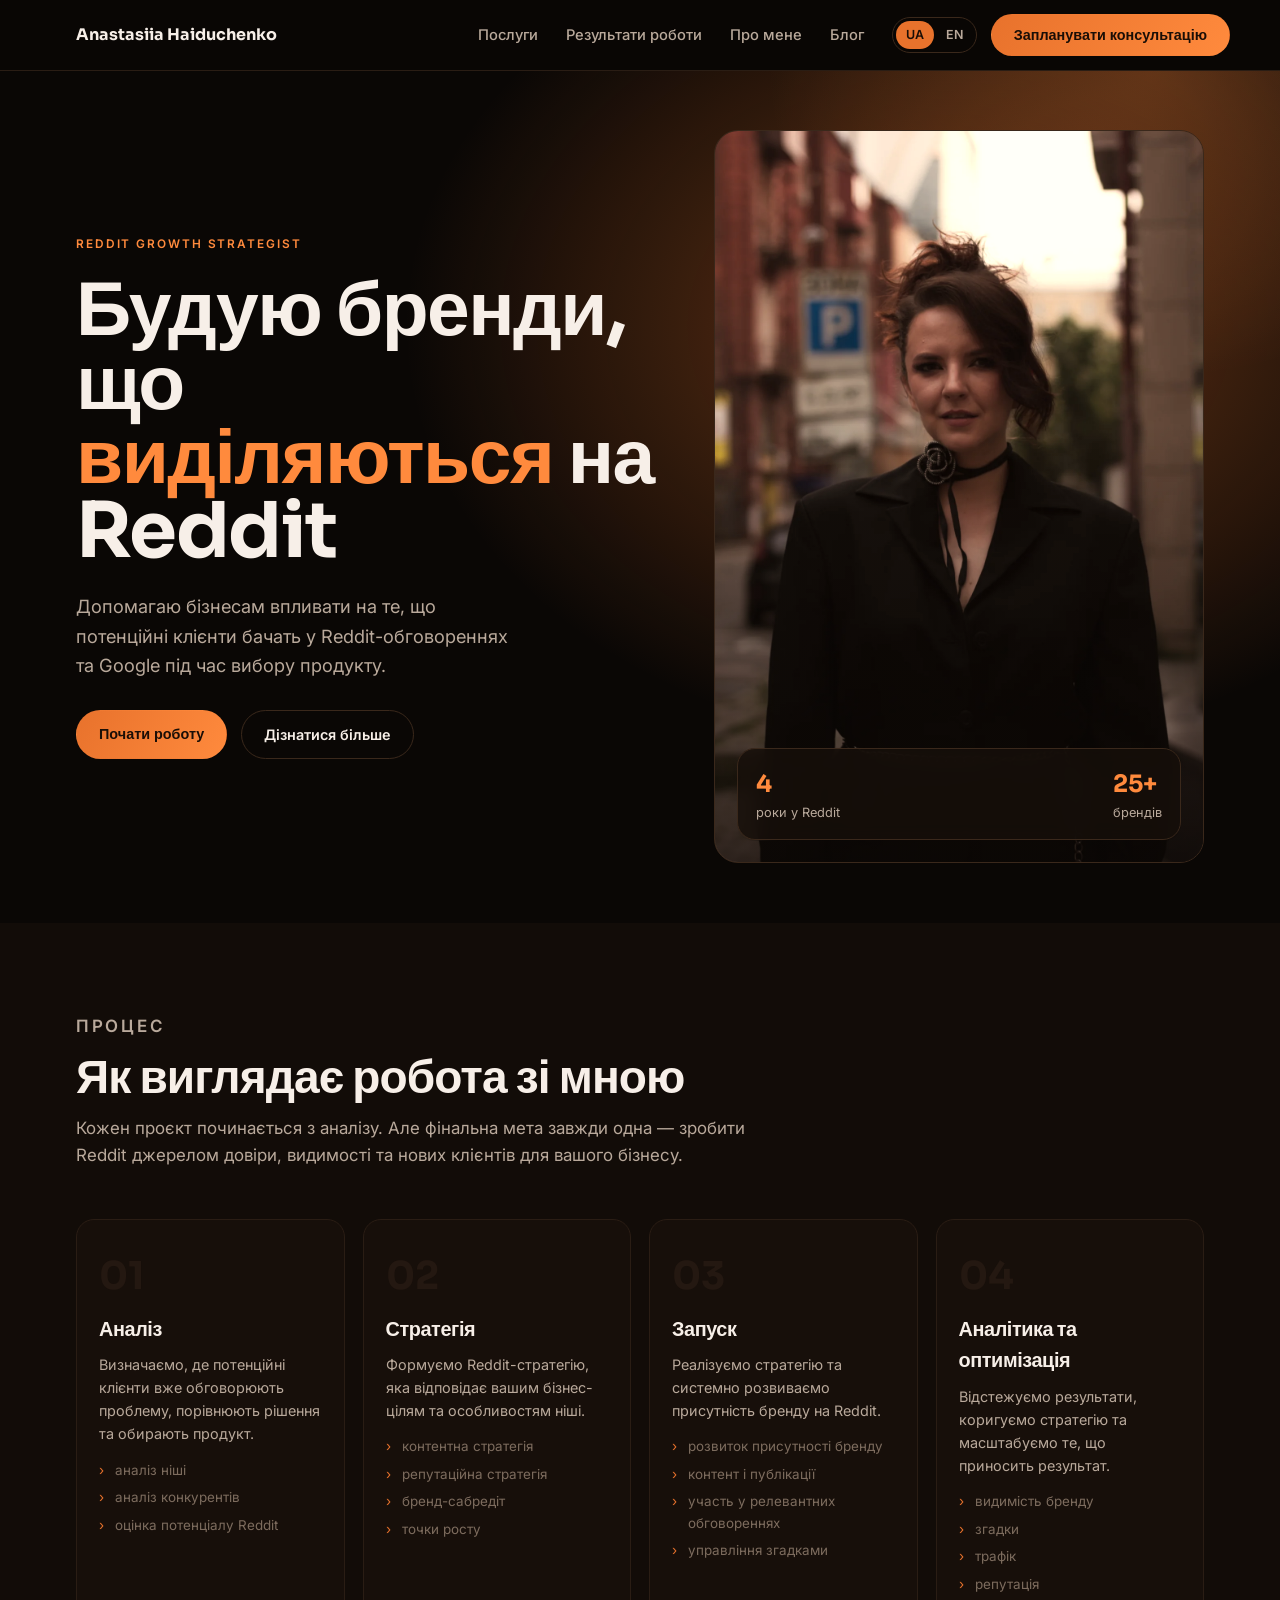
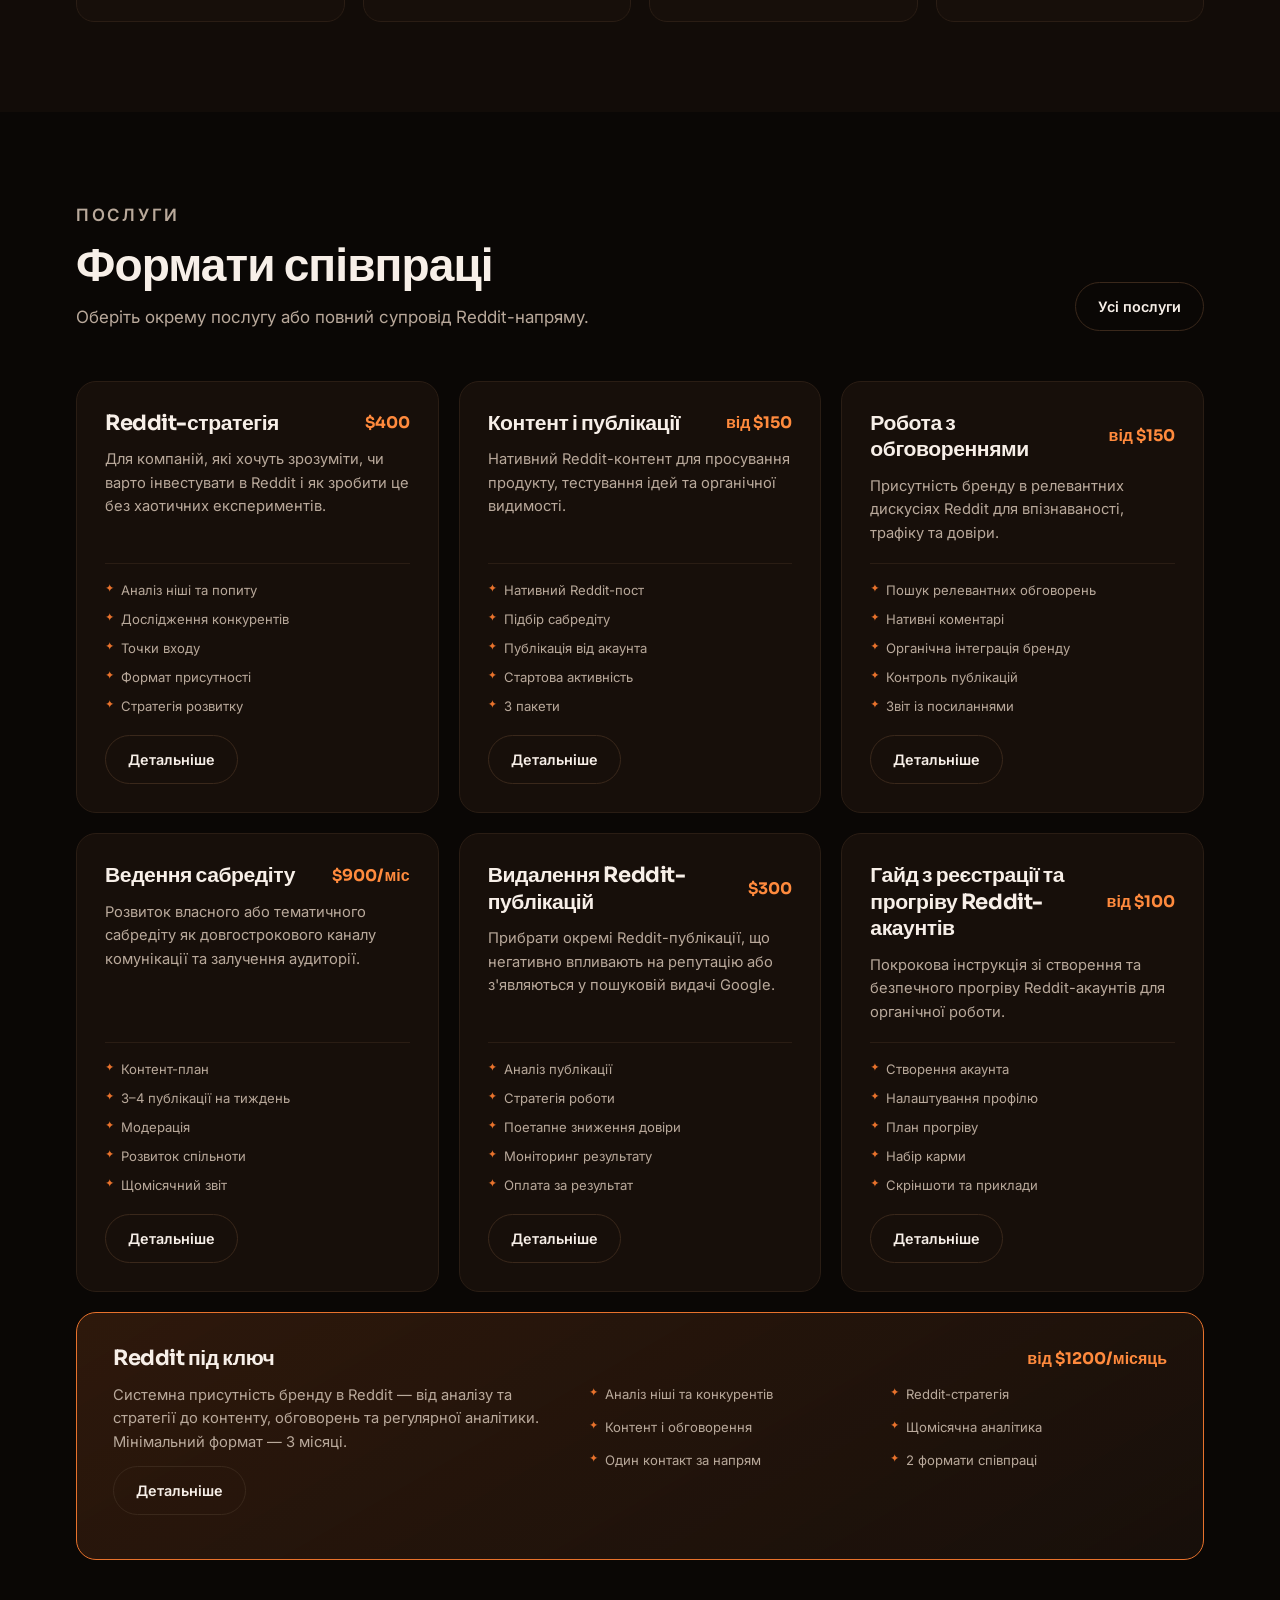
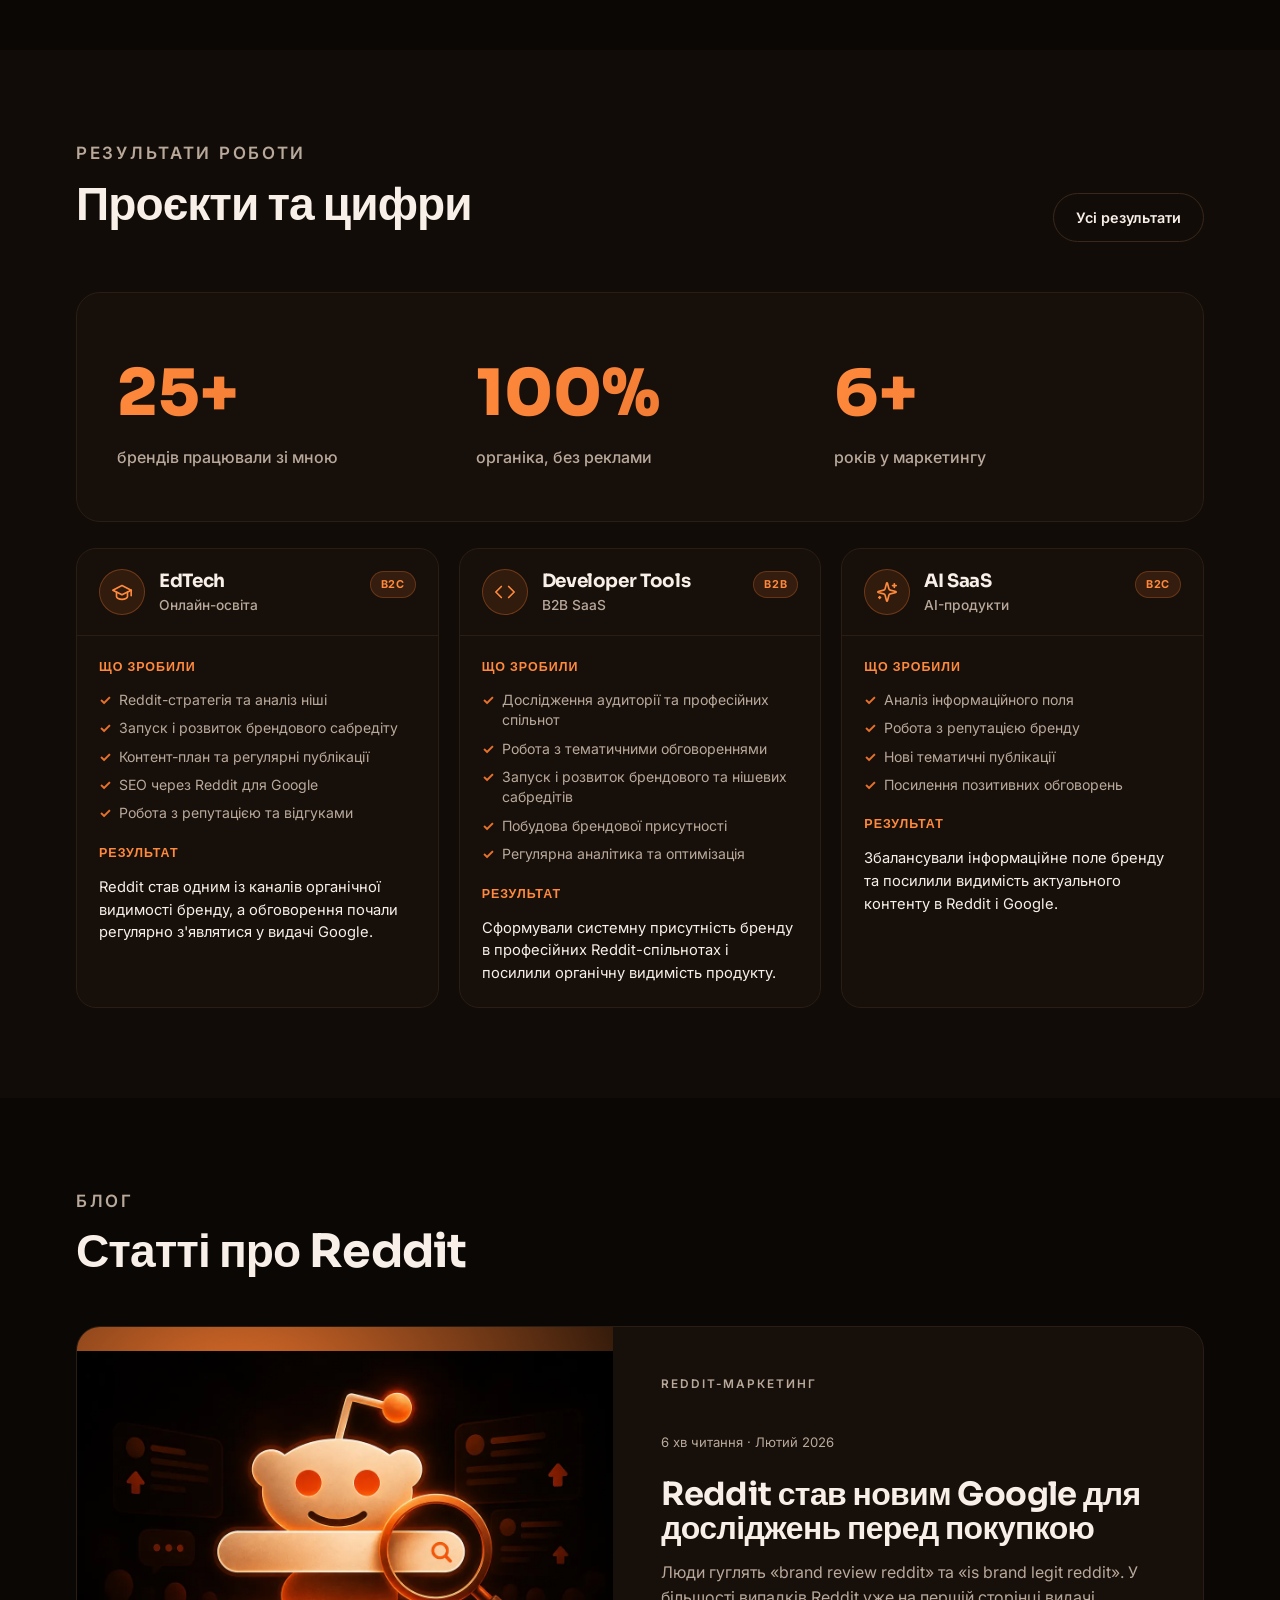
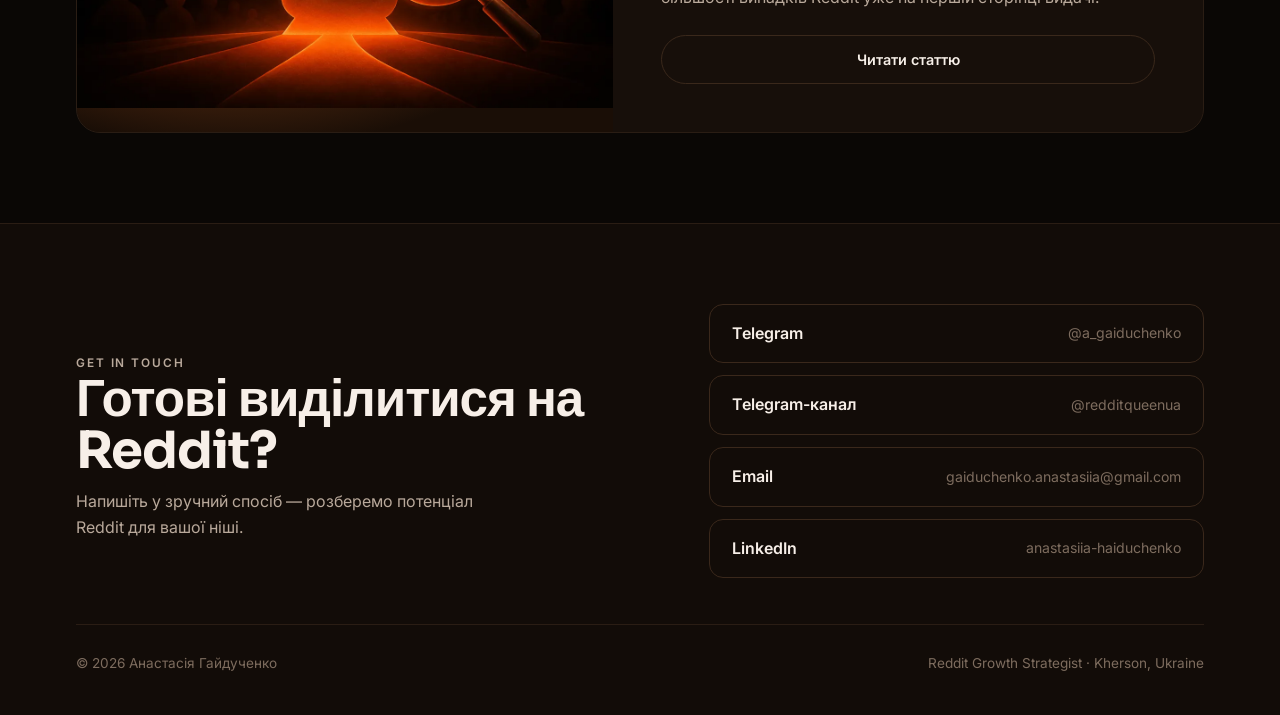
==== commit 2ae53859: "about me section" ====
--- a/index.html
+++ b/index.html
@@ -70,7 +70,7 @@
     />
     <meta
       property="og:image"
-      content="https://gaiduchenkoanastasiia.github.io/reddit/assets/images/profile-photo-og.jpg"
+      content="https://gaiduchenkoanastasiia.github.io/reddit/assets/images/profile-photo-og.png"
     />
     <meta property="og:image:width" content="1200" />
     <meta property="og:image:height" content="630" />
@@ -92,7 +92,7 @@
     />
     <meta
       name="twitter:image"
-      content="https://gaiduchenkoanastasiia.github.io/reddit/assets/images/profile-photo-og.jpg"
+      content="https://gaiduchenkoanastasiia.github.io/reddit/assets/images/profile-photo-og.png"
     />
     <link rel="preconnect" href="https://fonts.googleapis.com" />
     <link rel="preconnect" href="https://fonts.gstatic.com" crossorigin />
@@ -106,7 +106,7 @@
         "@type": "ProfessionalService",
         "name": "Anastasiia Haiduchenko - Reddit Marketing Expert",
         "url": "https://gaiduchenkoanastasiia.github.io/reddit/",
-        "image": "https://gaiduchenkoanastasiia.github.io/reddit/assets/images/profile-photo-og.jpg",
+        "image": "https://gaiduchenkoanastasiia.github.io/reddit/assets/images/profile-photo-og.png",
         "founder": {
           "@type": "Person",
           "name": "Anastasiia Haiduchenko",
@@ -124,6 +124,10 @@
         }
       }
     </script>
+    <meta
+      name="google-site-verification"
+      content="BOTQHoWYb_hEDfc6YKtxqI09T0WTX3mS2I3vqTyA6_I"
+    />
   </head>
   <body class="page-home">
     <script src="js/lang-boot.js"></script>
@@ -463,6 +467,22 @@
               </ul>
               <a
                 href="services/#service-removal"
+                class="btn btn-ghost svc__cta"
+                data-i18n="btnDetails"
+                >Детальніше</a
+              >
+            </article>
+            <article class="svc">
+              <div class="svc-top">
+                <h3 data-i18n="serviceGuideTitle">Гайд з реєстрації та прогріву Reddit-акаунтів</h3>
+                <span class="price" data-i18n="serviceGuidePrice">від $100</span>
+              </div>
+              <p class="desc" data-i18n="serviceGuideDesc">
+                Покрокова інструкція зі створення та безпечного прогріву Reddit-акаунтів для органічної роботи.
+              </p>
+              <ul class="svc-feats" data-i18n-list="serviceGuideFeatures"></ul>
+              <a
+                href="services/#service-guide"
                 class="btn btn-ghost svc__cta"
                 data-i18n="btnDetails"
                 >Детальніше</a
--- a/css/style.css
+++ b/css/style.css
@@ -608,6 +608,60 @@
   border-color: var(--accent);
 }
 
+.cards:not(.cards--stack) > .svc--hot {
+  grid-column: 1 / -1;
+}
+
+@media (min-width: 981px) {
+  .cards:not(.cards--stack) > .svc--hot {
+    display: grid;
+    grid-template-columns: 1fr 1.35fr;
+    grid-template-rows: auto auto 1fr auto;
+    column-gap: 48px;
+    row-gap: 12px;
+    min-height: auto;
+    padding: 32px 36px;
+  }
+
+  .cards:not(.cards--stack) > .svc--hot .svc-top {
+    grid-column: 1 / -1;
+  }
+
+  .cards:not(.cards--stack) > .svc--hot .desc {
+    grid-column: 1;
+    grid-row: 2;
+    margin: 0;
+  }
+
+  .cards:not(.cards--stack) > .svc--hot .svc-feats {
+    grid-column: 2;
+    grid-row: 2 / span 2;
+    align-self: start;
+    margin-bottom: 0;
+    margin-top: 0;
+    padding-top: 0;
+    border-top: 0;
+    grid-template-columns: repeat(2, 1fr);
+    column-gap: 24px;
+    row-gap: 12px;
+  }
+
+  .cards:not(.cards--stack) > .svc--hot .svc__cta {
+    grid-column: 1;
+    grid-row: 3;
+    margin-top: 0;
+    align-self: end;
+  }
+}
+
+@media (min-width: 641px) and (max-width: 980px) {
+  .cards:not(.cards--stack) > .svc--hot .svc-feats {
+    grid-template-columns: repeat(2, 1fr);
+    column-gap: 20px;
+    row-gap: 10px;
+  }
+}
+
 .svc__cta {
   margin-top: 18px;
   width: fit-content;
@@ -1261,6 +1315,292 @@
   margin: 0;
 }
 
+/* Work results blocks */
+.results-stack {
+  display: flex;
+  flex-direction: column;
+  gap: 24px;
+}
+
+.result-block {
+  background: var(--card);
+  border: 1px solid var(--line);
+  border-radius: var(--radius-lg);
+  padding: 28px;
+  display: grid;
+  grid-template-columns: minmax(240px, 300px) 1fr;
+  gap: 32px;
+  align-items: start;
+  transition: var(--transition);
+}
+
+.result-block:hover {
+  border-color: var(--line-2);
+}
+
+.result-block__head {
+  display: flex;
+  gap: 16px;
+  align-items: flex-start;
+}
+
+.result-block__icon {
+  flex-shrink: 0;
+  width: 46px;
+  height: 46px;
+  border-radius: 50%;
+  border: 1px solid rgba(232, 114, 44, 0.35);
+  background: rgba(232, 114, 44, 0.12);
+  color: var(--accent-2);
+  display: grid;
+  place-items: center;
+}
+
+.result-block__title {
+  font-family: "Sora", sans-serif;
+  font-size: 1.25rem;
+  font-weight: 700;
+  margin: 0 0 8px;
+  line-height: 1.25;
+}
+
+.result-block__sub {
+  color: var(--muted);
+  font-size: 0.92rem;
+  line-height: 1.5;
+  margin: 0;
+}
+
+.result-block__checklist {
+  margin: 12px 0 0;
+  padding: 0;
+  list-style: none;
+}
+
+.result-block__checklist li {
+  color: var(--muted);
+  font-size: 0.86rem;
+  padding-left: 20px;
+  position: relative;
+  margin-bottom: 4px;
+}
+
+.result-block__checklist li::before {
+  content: "✓";
+  color: var(--accent);
+  position: absolute;
+  left: 0;
+  font-weight: 700;
+}
+
+.result-block__gallery {
+  display: grid;
+  grid-template-columns: repeat(auto-fit, minmax(180px, 1fr));
+  gap: 12px;
+}
+
+.result-block__gallery--2 {
+  grid-template-columns: repeat(2, 1fr);
+}
+
+.result-block__shot {
+  display: block;
+  width: 100%;
+  padding: 0;
+  border-radius: 12px;
+  overflow: hidden;
+  border: 1px solid var(--line);
+  background: var(--bg-2);
+  transition: var(--transition);
+  cursor: zoom-in;
+  font: inherit;
+  color: inherit;
+  text-align: left;
+}
+
+.result-block__shot:hover {
+  border-color: var(--accent);
+  transform: translateY(-2px);
+}
+
+.result-block__shot img {
+  width: 100%;
+  height: 100%;
+  display: block;
+  object-fit: cover;
+  aspect-ratio: 4/3;
+  pointer-events: none;
+}
+
+/* Hover zoom preview */
+.result-zoom-preview {
+  position: fixed;
+  z-index: 150;
+  border-radius: 14px;
+  overflow: hidden;
+  border: 1px solid var(--line-2);
+  background: var(--card);
+  box-shadow: 0 20px 60px rgba(0, 0, 0, 0.55);
+  opacity: 0;
+  visibility: hidden;
+  pointer-events: none;
+  transition:
+    opacity 0.18s ease,
+    visibility 0.18s ease;
+}
+
+.result-zoom-preview.is-visible {
+  opacity: 1;
+  visibility: visible;
+}
+
+.result-zoom-preview img {
+  width: 100%;
+  height: 100%;
+  display: block;
+  object-fit: contain;
+  background: var(--bg-2);
+}
+
+/* Results lightbox */
+.result-lightbox {
+  position: fixed;
+  inset: 0;
+  z-index: 210;
+  display: flex;
+  align-items: center;
+  justify-content: center;
+  padding: 72px 88px 56px;
+  opacity: 0;
+  visibility: hidden;
+  pointer-events: none;
+  transition:
+    opacity 0.22s ease,
+    visibility 0.22s ease;
+}
+
+.result-lightbox.is-open {
+  opacity: 1;
+  visibility: visible;
+  pointer-events: auto;
+}
+
+.result-lightbox__overlay {
+  position: absolute;
+  inset: 0;
+  background: rgba(4, 2, 1, 0.9);
+  backdrop-filter: blur(8px);
+}
+
+.result-lightbox__stage {
+  position: relative;
+  z-index: 1;
+  width: min(1200px, 100%);
+  height: min(82vh, 100%);
+  display: flex;
+  align-items: center;
+  justify-content: center;
+}
+
+.result-lightbox__img {
+  max-width: 100%;
+  max-height: 100%;
+  width: auto;
+  height: auto;
+  display: block;
+  border-radius: 12px;
+  border: 1px solid var(--line-2);
+  box-shadow: 0 24px 80px rgba(0, 0, 0, 0.55);
+  object-fit: contain;
+  background: var(--bg-2);
+}
+
+.result-lightbox__close {
+  position: absolute;
+  top: 20px;
+  right: 20px;
+  z-index: 2;
+  width: 44px;
+  height: 44px;
+  border: 1px solid var(--line);
+  border-radius: 50%;
+  background: rgba(23, 15, 10, 0.85);
+  color: var(--text);
+  font-size: 1.6rem;
+  line-height: 1;
+  cursor: pointer;
+  display: flex;
+  align-items: center;
+  justify-content: center;
+  transition: var(--transition);
+}
+
+.result-lightbox__close:hover {
+  border-color: var(--accent);
+  color: var(--accent-2);
+}
+
+.result-lightbox__nav {
+  position: absolute;
+  top: 50%;
+  z-index: 2;
+  transform: translateY(-50%);
+  width: 52px;
+  height: 52px;
+  padding: 0;
+  border: 1px solid var(--line);
+  border-radius: 50%;
+  background: rgba(23, 15, 10, 0.85);
+  color: var(--text);
+  cursor: pointer;
+  display: grid;
+  place-items: center;
+  transition: var(--transition);
+}
+
+.result-lightbox__nav svg {
+  display: block;
+  flex-shrink: 0;
+}
+
+.result-lightbox__nav:hover:not(:disabled) {
+  border-color: var(--accent);
+  color: var(--accent-2);
+}
+
+.result-lightbox__nav:disabled {
+  opacity: 0.35;
+  cursor: default;
+}
+
+.result-lightbox__nav--prev {
+  left: 40px;
+}
+
+.result-lightbox__nav--next {
+  right: 40px;
+}
+
+.result-lightbox__counter {
+  position: absolute;
+  bottom: 20px;
+  left: 50%;
+  transform: translateX(-50%);
+  z-index: 2;
+  margin: 0;
+  padding: 8px 14px;
+  border-radius: 999px;
+  background: rgba(23, 15, 10, 0.85);
+  border: 1px solid var(--line);
+  color: var(--muted);
+  font-size: 0.86rem;
+  font-weight: 600;
+}
+
+body.result-lightbox-open {
+  overflow: hidden;
+}
+
 .svc-accordion[id] {
   scroll-margin-top: 100px;
 }
@@ -1277,13 +1617,15 @@
   border-radius: 22px;
   overflow: hidden;
   border: 1px solid var(--line-2);
-  aspect-ratio: 4/5;
+  aspect-ratio: 4 / 5;
 }
 
 .about-photo img {
   width: 100%;
   height: 100%;
   object-fit: cover;
+  object-position: center 20%;
+  transform: scale(1.18);
   filter: sepia(0.3) saturate(1.2);
 }
 
@@ -1297,117 +1639,419 @@
   margin-bottom: 16px;
 }
 
-.quote {
-  border-left: 3px solid var(--accent);
-  padding-left: 18px;
-  margin-top: 22px;
-}
-
-.quote p {
-  font-style: italic;
+.about-intro__lead {
   color: var(--text);
-}
-
-.quote cite {
-  display: block;
-  color: var(--dim);
-  font-size: 0.86rem;
-  font-style: normal;
-  margin-top: 8px;
-}
-
-/* Timeline (about page) */
-.timeline {
+  font-size: 1.05rem;
+  font-weight: 500;
+  line-height: 1.55;
+  margin-bottom: 18px;
+}
+
+.about-intro p {
+  color: var(--muted);
+  margin-bottom: 16px;
+}
+
+.about-intro p:last-child {
+  margin-bottom: 0;
+}
+
+/* Expertise & Values (about page) */
+.about-section {
+  margin-bottom: 60px;
+  scroll-margin-top: calc(var(--header-h) + 20px);
+}
+
+.expertise__grid,
+.values__grid {
   list-style: none;
-  border-left: 2px solid var(--line);
-  margin-left: 8px;
-  padding-left: 28px;
-}
-
-.timeline li {
-  position: relative;
-  padding-bottom: 32px;
-}
-
-.timeline li::before {
-  content: "";
-  position: absolute;
-  left: -35px;
-  top: 6px;
-  width: 12px;
-  height: 12px;
-  border-radius: 50%;
-  background: var(--accent);
-  border: 2px solid var(--bg);
-}
-
-.timeline__period {
-  color: var(--accent-2);
-  font-size: 0.82rem;
-  font-weight: 600;
-  margin-bottom: 4px;
-}
-
-.timeline h3 {
-  font-size: 1.15rem;
-  margin-bottom: 6px;
-}
-
-.timeline p {
-  color: var(--muted);
-  font-size: 0.92rem;
-}
-
-.values-list {
-  list-style: none;
-  display: flex;
-  flex-direction: column;
-  gap: 10px;
-}
-
-.values-list li {
-  color: var(--muted);
-  padding-left: 20px;
-  position: relative;
-}
-
-.values-list li::before {
-  content: "✕";
-  position: absolute;
-  left: 0;
-  color: var(--accent);
-  font-weight: 700;
-}
-
-.values-list--check li::before {
-  content: "✓";
-}
-
-.about-split {
+  margin: 0;
+  padding: 0;
   display: grid;
-  grid-template-columns: 1fr 1fr;
-  gap: 40px;
-  margin-bottom: 60px;
-}
-
-.about-quotes {
-  display: grid;
-  grid-template-columns: 1fr 1fr;
   gap: 24px;
 }
 
-.quote-card {
+.expertise__grid {
+  grid-template-columns: repeat(3, 1fr);
+}
+
+.values__grid {
+  grid-template-columns: repeat(12, 1fr);
+  grid-template-rows: repeat(2, 1fr);
+}
+
+.values__grid .values__card:nth-child(1) {
+  grid-column: 1 / 5;
+}
+
+.values__grid .values__card:nth-child(2) {
+  grid-column: 5 / 9;
+}
+
+.values__grid .values__card:nth-child(3) {
+  grid-column: 9 / 13;
+}
+
+.values__grid .values__card:nth-child(4) {
+  grid-column: 3 / 7;
+}
+
+.values__grid .values__card:nth-child(5) {
+  grid-column: 7 / 11;
+}
+
+.values__lead {
+  color: var(--muted);
+  font-size: 0.95rem;
+  line-height: 1.55;
+  margin-top: 12px;
+  max-width: 56ch;
+}
+
+.expertise__card,
+.values__card {
   background: var(--card);
   border: 1px solid var(--line);
-  border-left: 3px solid var(--accent);
-  border-radius: var(--radius-md);
-  padding: 24px;
+  border-radius: 20px;
+  padding: 28px;
+  display: flex;
+  flex-direction: column;
+  height: 100%;
+}
+
+.expertise__icon,
+.values__icon {
+  display: flex;
+  align-items: center;
+  justify-content: center;
+  width: 44px;
+  height: 44px;
+  border-radius: 12px;
+  background: rgba(232, 114, 44, 0.1);
+  color: var(--accent);
+  margin-bottom: 18px;
+}
+
+.expertise__card h3,
+.values__card h3 {
+  font-size: 1.05rem;
+  margin: 0 0 10px;
+}
+
+.expertise__card p,
+.values__card p {
+  color: var(--muted);
+  font-size: 0.9rem;
+  line-height: 1.5;
+  margin: 0;
+  flex: 1;
+}
+
+/* Testimonials carousel (about page) */
+.testimonials {
+  padding-bottom: 48px;
+  --li-blue: #0a66c2;
+  --li-blue-dark: #004182;
+}
+
+.testimonials__head {
+  position: relative;
+  z-index: 2;
+  margin-bottom: 40px;
+}
+
+.testimonials__head .eyebrow {
+  margin-bottom: 8px;
+}
+
+.testimonials__title-row {
+  display: flex;
+  align-items: center;
+  justify-content: space-between;
+  gap: 24px;
+}
+
+.testimonials__title-row h2 {
+  margin: 0;
+  flex: 1;
+  min-width: 0;
+}
+
+.testimonials__linkedin {
+  display: inline-flex;
+  align-items: center;
+  gap: 8px;
+  flex-shrink: 0;
+  white-space: nowrap;
+  padding: 10px 18px;
+  border-radius: 999px;
+  border: 1px solid rgba(10, 102, 194, 0.55);
+  background: rgba(10, 102, 194, 0.08);
+  color: #7eb8f3;
+  font-size: 0.88rem;
+  font-weight: 600;
+  text-decoration: none;
+  transition: background 0.2s ease, border-color 0.2s ease, color 0.2s ease;
+}
+
+.testimonials__linkedin:hover {
+  background: rgba(10, 102, 194, 0.16);
+  border-color: var(--li-blue);
+  color: #fff;
+}
+
+.testimonials__linkedin svg {
+  color: var(--li-blue);
+  flex-shrink: 0;
+}
+
+.testimonials__carousel {
+  position: relative;
+  display: grid;
+  grid-template-columns: auto 1fr auto;
+  align-items: center;
+  gap: 12px;
+  padding-top: 8px;
+}
+
+.testimonials:has(.testimonials__card:hover) {
+  position: relative;
+  z-index: 60;
+}
+
+.testimonials:has(.testimonials__card:hover) .testimonials__viewport {
+  overflow: visible;
+}
+
+.testimonials__viewport {
+  overflow: hidden;
+  min-width: 0;
+}
+
+.testimonials__track {
+  display: flex;
+  transition: transform 0.35s ease;
+  will-change: transform;
+}
+
+.testimonials__slide {
+  position: relative;
+  z-index: 1;
+  flex: 0 0 calc(100% / var(--testimonials-visible, 3));
+  min-width: 0;
+  padding: 0 10px;
+  box-sizing: border-box;
+}
+
+.testimonials__slide:has(.testimonials__card:hover) {
+  z-index: 10;
+}
+
+.testimonials__card {
+  display: flex;
+  flex-direction: column;
+  height: 100%;
+  min-height: 320px;
+  background: #fff;
+  border: 1px solid rgba(0, 0, 0, 0.08);
+  border-radius: 12px;
+  overflow: hidden;
+  color: rgba(0, 0, 0, 0.9);
+  text-decoration: none;
+  box-shadow: 0 4px 14px rgba(0, 0, 0, 0.18);
+  transition: box-shadow 0.2s ease, transform 0.2s ease;
+  position: relative;
+}
+
+.testimonials__card:hover {
+  transform: translateY(-4px);
+  box-shadow: 0 12px 32px rgba(0, 0, 0, 0.28);
+}
+
+.testimonials__card-header {
+  display: flex;
+  justify-content: flex-end;
+  align-items: center;
+  min-height: 44px;
+  padding: 0 12px;
+  background: var(--li-blue);
+  color: #fff;
+}
+
+.testimonials__card-body {
+  display: flex;
+  flex-direction: column;
+  gap: 0;
+  padding: 0 16px 18px;
+  flex: 1;
+  background: #fff;
+}
+
+.testimonials__author {
+  display: flex;
+  gap: 12px;
+  align-items: flex-start;
+  margin-top: -28px;
+  padding-top: 4px;
+}
+
+.testimonials__avatar {
+  width: 56px;
+  height: 56px;
+  border-radius: 50%;
+  object-fit: cover;
+  flex-shrink: 0;
+  border: 3px solid #fff;
+  box-shadow: 0 2px 8px rgba(0, 0, 0, 0.12);
+  background: #eef3f8;
+}
+
+.testimonials__meta {
+  min-width: 0;
+  padding-top: 30px;
+}
+
+.testimonials__name {
+  font-weight: 700;
+  font-size: 0.92rem;
+  color: rgba(0, 0, 0, 0.9);
+  margin: 0 0 4px;
+}
+
+.testimonials__role {
+  color: rgba(0, 0, 0, 0.6);
+  font-size: 0.76rem;
+  line-height: 1.35;
+  margin: 0 0 4px;
+  display: -webkit-box;
+  -webkit-line-clamp: 2;
+  -webkit-box-orient: vertical;
+  overflow: hidden;
+}
+
+.testimonials__date {
+  color: rgba(0, 0, 0, 0.45);
+  font-size: 0.74rem;
+  margin: 0;
+}
+
+.testimonials__divider {
+  height: 1px;
+  background: rgba(0, 0, 0, 0.08);
+  margin: 14px 0 12px;
+}
+
+.testimonials__text {
+  color: rgba(0, 0, 0, 0.75);
+  font-size: 0.84rem;
+  line-height: 1.55;
+  margin: 0;
+  display: -webkit-box;
+  -webkit-line-clamp: 8;
+  -webkit-box-orient: vertical;
+  overflow: hidden;
+}
+
+.testimonials__nav {
+  display: flex;
+  align-items: center;
+  justify-content: center;
+  width: 40px;
+  height: 40px;
+  border-radius: 50%;
+  border: 1px solid var(--line);
+  background: var(--card);
+  color: var(--text);
+  cursor: pointer;
+  flex-shrink: 0;
+  transition: border-color 0.2s ease, color 0.2s ease, opacity 0.2s ease;
+}
+
+.testimonials__nav:hover:not(:disabled) {
+  border-color: var(--accent);
+  color: var(--accent);
+}
+
+.testimonials__nav:disabled {
+  opacity: 0.35;
+  cursor: not-allowed;
+}
+
+.testimonials__dots {
+  position: absolute;
+  left: 50%;
+  bottom: -28px;
+  transform: translateX(-50%);
+  display: flex;
+  gap: 8px;
+}
+
+.testimonials__dot {
+  width: 8px;
+  height: 8px;
+  border-radius: 50%;
+  border: 0;
+  padding: 0;
+  background: var(--line);
+  cursor: pointer;
+}
+
+.testimonials__dot.is-active {
+  background: var(--accent);
 }
 
 @media (max-width: 980px) {
-  .about-split,
-  .about-quotes {
+  .expertise__grid {
+    grid-template-columns: repeat(2, 1fr);
+  }
+
+  .values__grid {
     grid-template-columns: 1fr;
+  }
+
+  .values__grid .values__card {
+    grid-column: auto !important;
+  }
+
+  .testimonials__title-row {
+    flex-wrap: wrap;
+    align-items: flex-start;
+  }
+
+  .testimonials__linkedin {
+    width: 100%;
+    justify-content: center;
+  }
+
+  .testimonials__slide {
+    flex-basis: calc(100% / var(--testimonials-visible, 2));
+  }
+}
+
+@media (max-width: 640px) {
+  .expertise__grid {
+    grid-template-columns: 1fr;
+  }
+
+  .testimonials__carousel {
+    grid-template-columns: 1fr;
+    gap: 16px;
+  }
+
+  .testimonials__nav {
+    display: none;
+  }
+
+  .testimonials__slide {
+    flex-basis: 100%;
+    padding: 0;
+  }
+
+  .testimonials__dots {
+    position: static;
+    transform: none;
+    justify-content: center;
+    margin-top: 4px;
   }
 }
 
@@ -1417,6 +2061,25 @@
 
 .results-note {
   margin-bottom: 24px;
+}
+
+.results-info {
+  margin-top: 48px;
+}
+
+.results-info__body p:not(.principles__note) {
+  color: var(--muted);
+  font-size: 0.88rem;
+  line-height: 1.55;
+  margin: 0 0 14px;
+}
+
+.results-info__body p:not(.principles__note):last-child {
+  margin-bottom: 0;
+}
+
+.results-info__body .principles__note {
+  margin-top: 4px;
 }
 
 /* Blog */
@@ -1873,6 +2536,12 @@
   .svc-packages__grid--2 {
     grid-template-columns: 1fr;
   }
+
+  .result-block {
+    grid-template-columns: 1fr;
+    gap: 20px;
+    padding: 22px;
+  }
 }
 
 @media (max-width: 640px) {
@@ -1905,6 +2574,36 @@
   .quick-nav__grid li:last-child .quick-nav__card {
     border-bottom: 0;
   }
+
+  .result-block__gallery {
+    grid-template-columns: repeat(2, 1fr);
+  }
+
+  .result-block__gallery--2 {
+    grid-template-columns: 1fr;
+  }
+
+  .result-lightbox {
+    padding: 64px 16px 48px;
+  }
+
+  .result-lightbox__nav {
+    width: 44px;
+    height: 44px;
+  }
+
+  .result-lightbox__nav svg {
+    width: 20px;
+    height: 20px;
+  }
+
+  .result-lightbox__nav--prev {
+    left: 150px;
+  }
+
+  .result-lightbox__nav--next {
+    right: 150px;
+  }
 }
 
 @media (prefers-reduced-motion: reduce) {
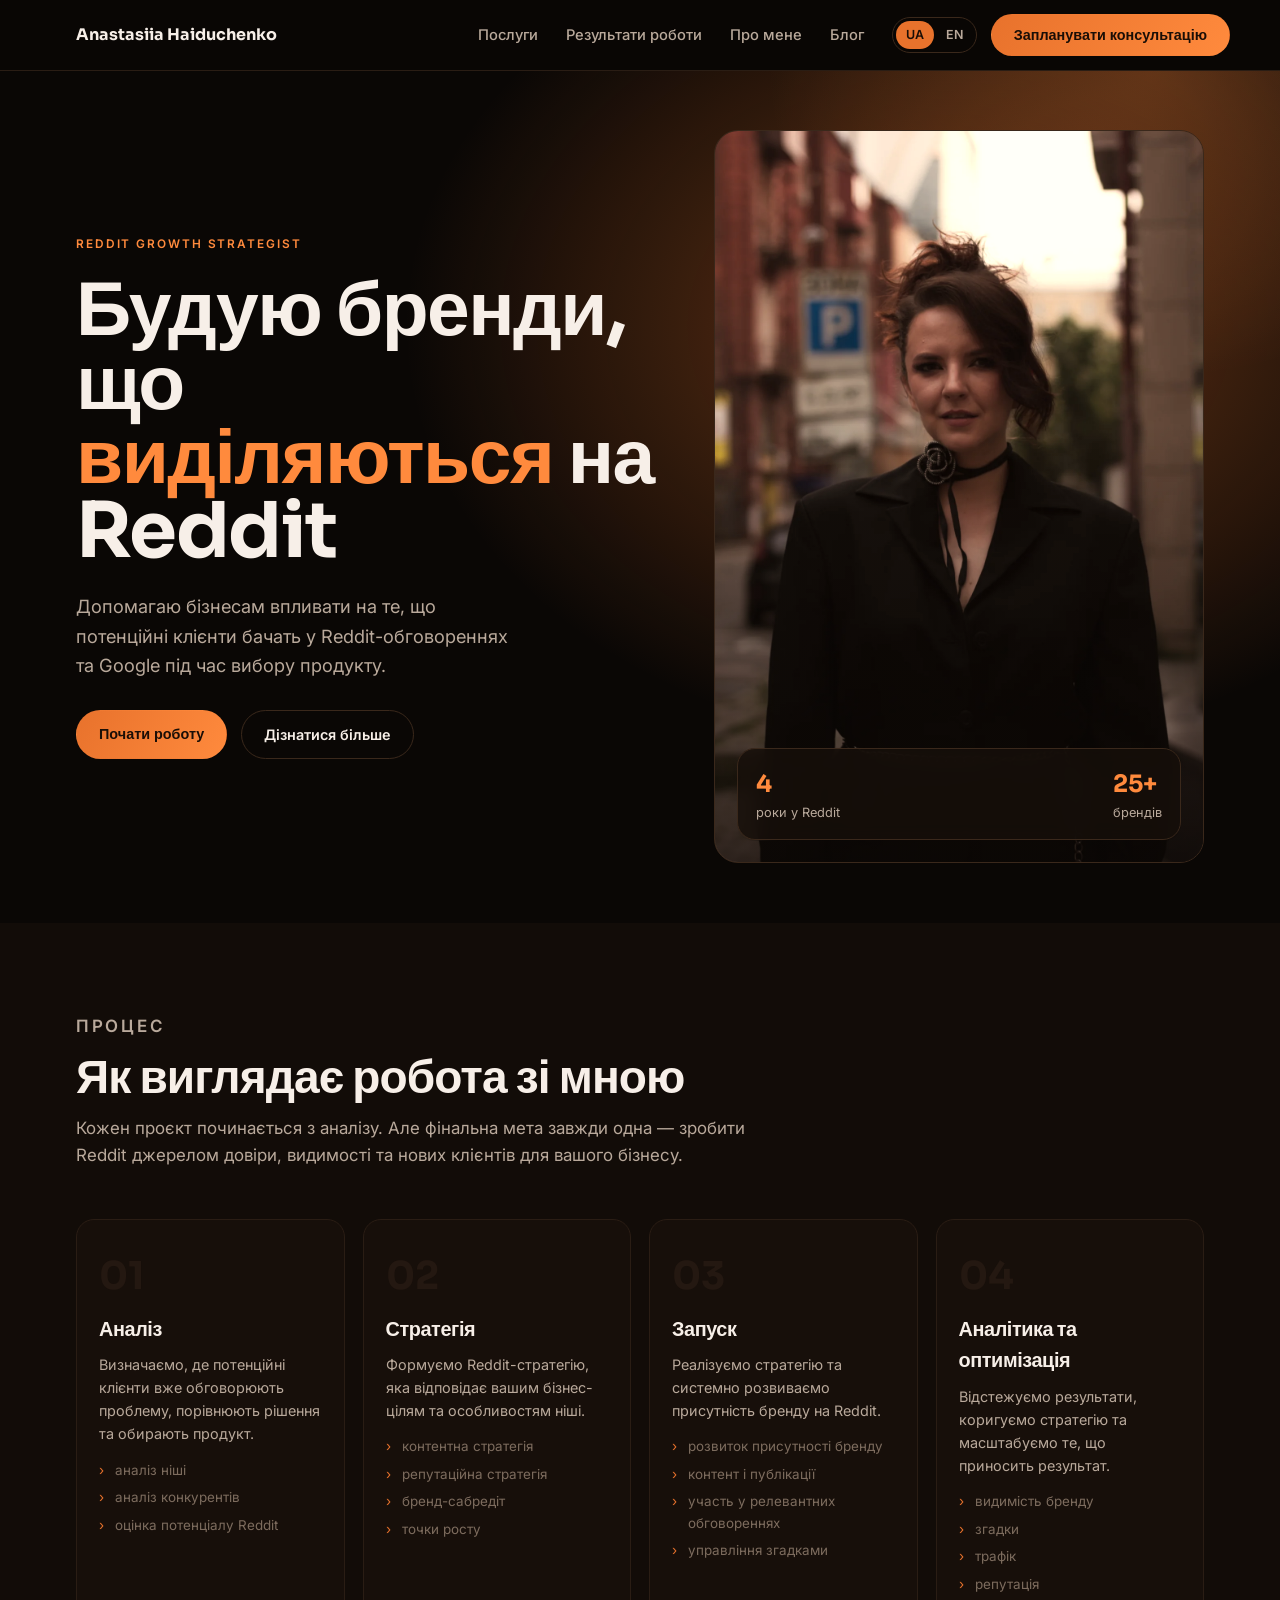
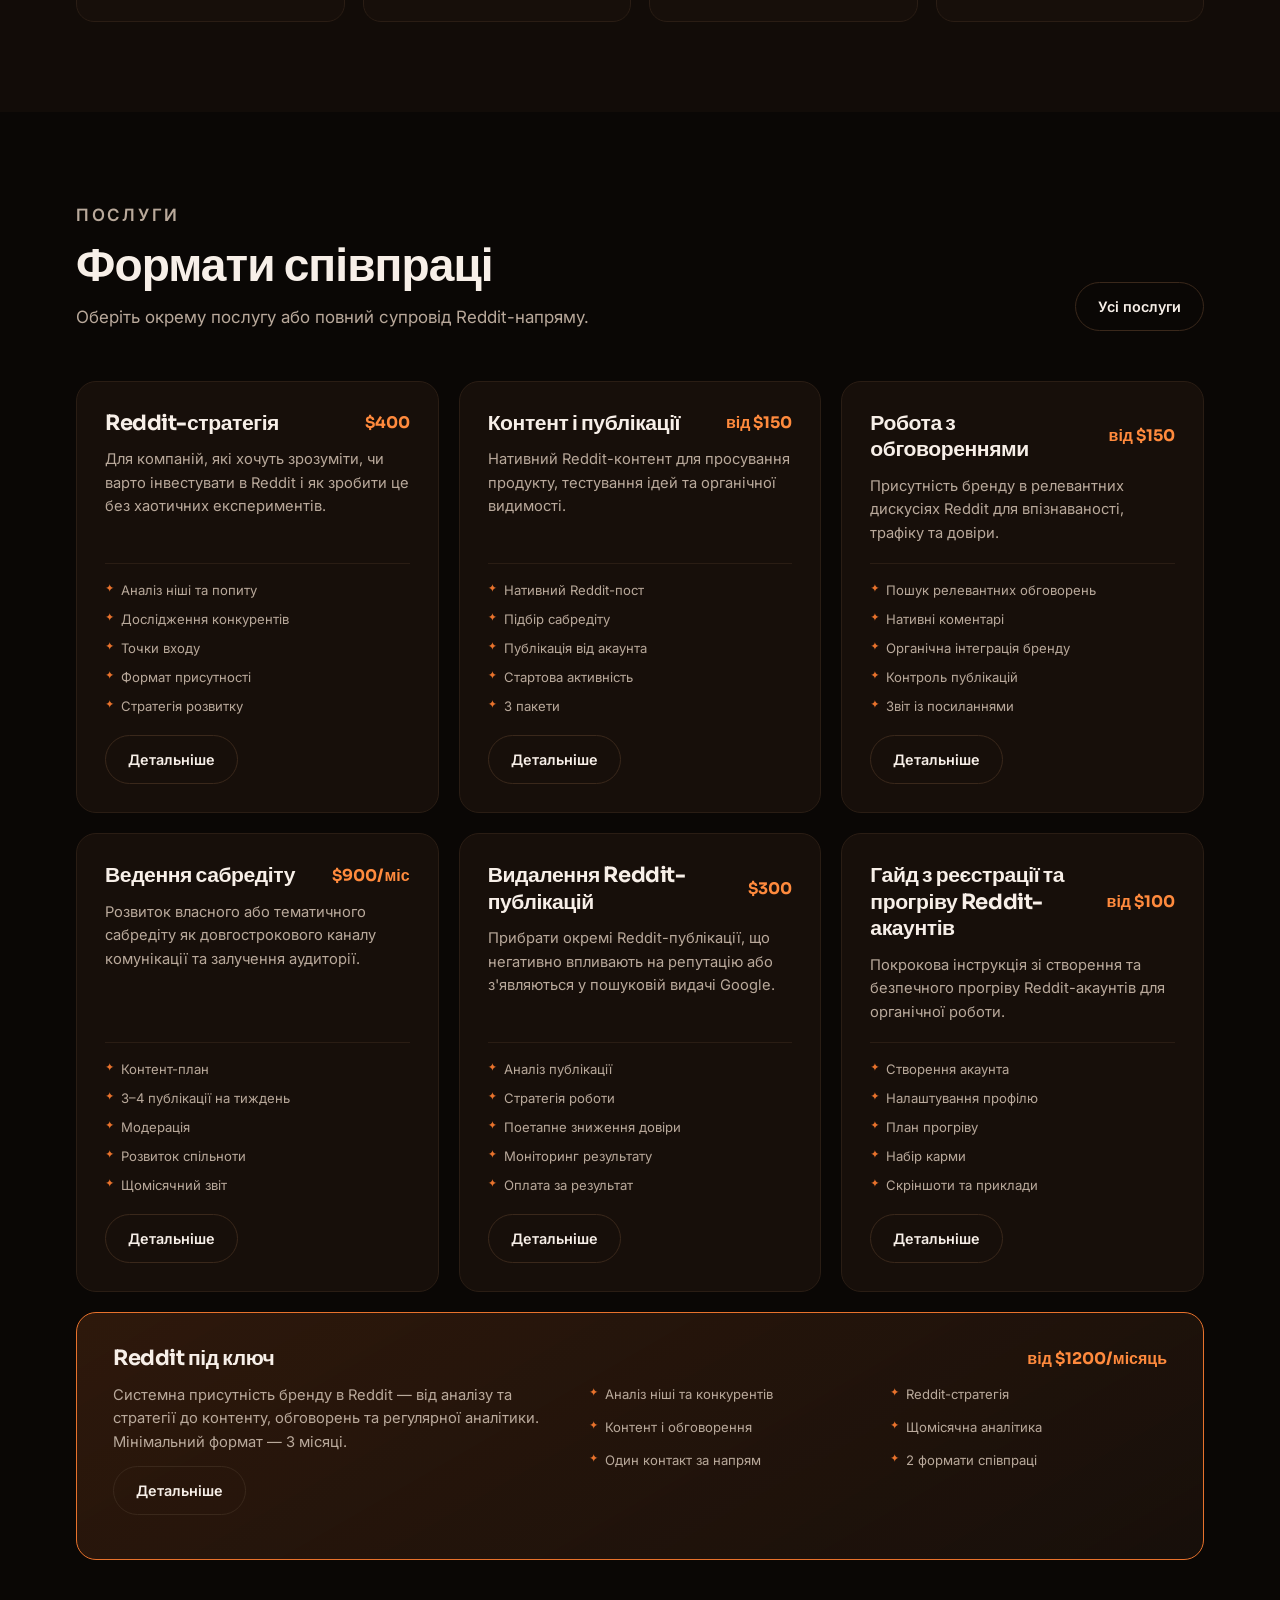
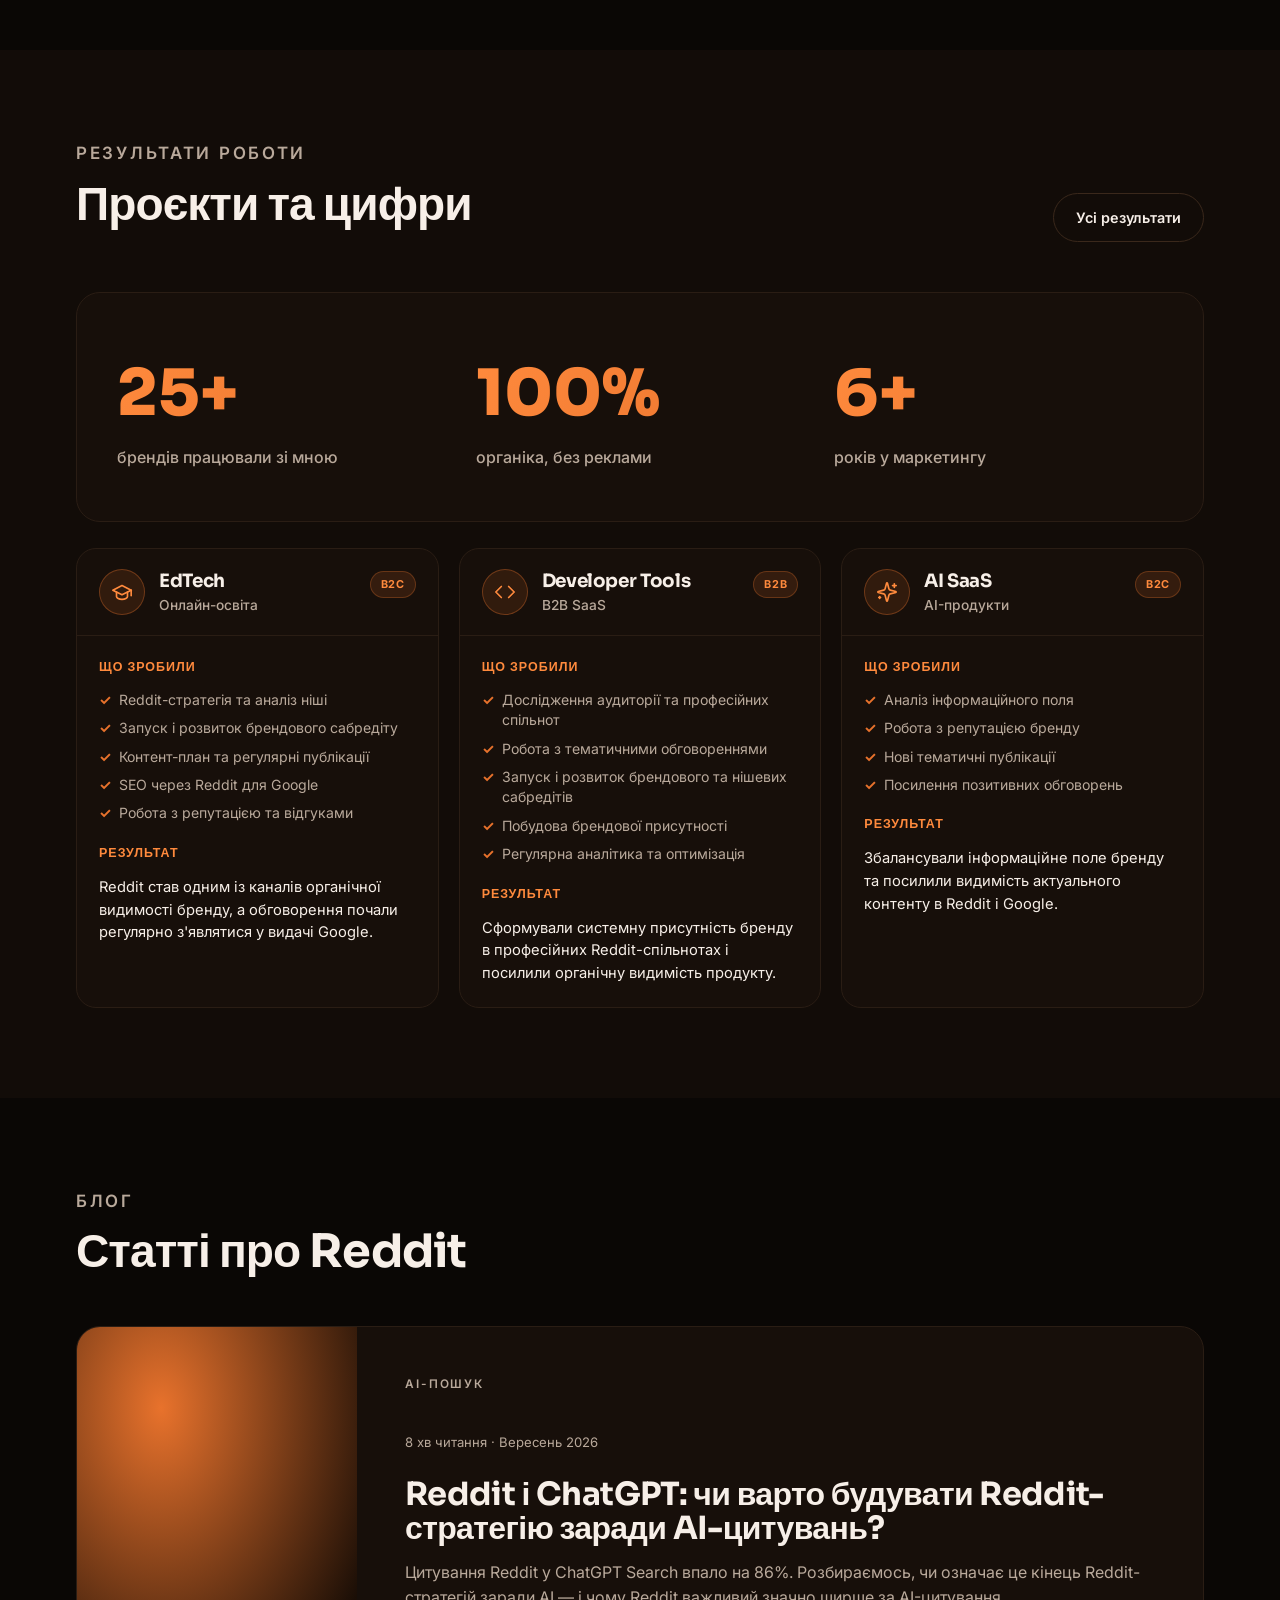
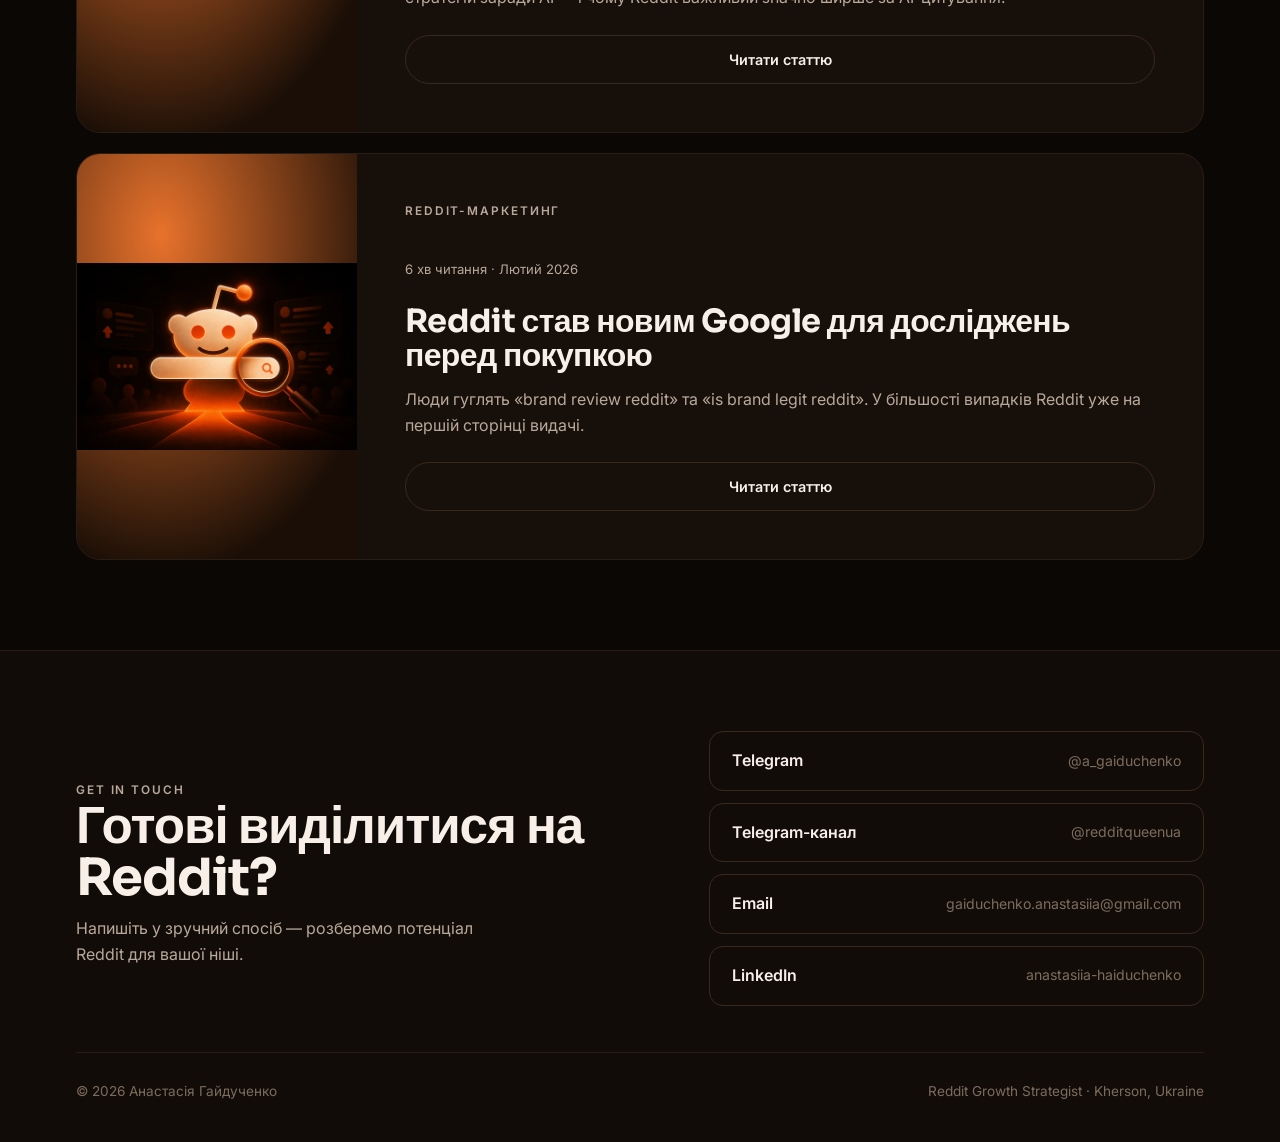
==== commit 52da0431: "Add blog post about Reddit and ChatGPT AI citations New article discussing the drop in Reddit citati" ====
--- a/index.html
+++ b/index.html
@@ -725,46 +725,74 @@
             <p class="eyebrow" data-i18n="blogEyebrow">Блог</p>
             <h2 data-i18n="blogPreviewTitle">Статті про Reddit</h2>
           </div>
-          <article class="blog-card">
-            <div class="blog-card__img">
-              <picture>
-                <source
-                  srcset="assets/images/blog-reddit-google.webp"
-                  type="image/webp"
-                />
-                <img
-                  src="assets/images/blog-reddit-google.jpg"
-                  alt=""
-                  width="1200"
-                  height="800"
-                  loading="lazy"
-                  decoding="async"
-                  data-i18n-alt="blogArticle1CoverAlt"
-                />
-              </picture>
-            </div>
-            <div class="blog-card__body">
-              <p class="eyebrow" data-i18n="blogArticle1Tag">
-                Reddit-маркетинг
-              </p>
-              <p class="blog-card__meta" data-i18n="blogArticle1Meta">
-                6 хв читання · Лютий 2026
-              </p>
-              <h3 data-i18n="blogArticle1Title">
-                Reddit став новим Google для досліджень перед покупкою
-              </h3>
-              <p data-i18n="blogArticle1Excerpt">
-                Люди гуглять «brand review reddit» та «is brand legit reddit». У
-                більшості випадків Reddit уже на першій сторінці видачі.
-              </p>
-              <a
-                href="blog/reddit-novyj-google/"
-                class="btn btn-ghost"
-                data-i18n="blogReadMore"
-                >Читати статтю</a
-              >
-            </div>
-          </article>
+          <div class="blog-list">
+            <article class="blog-card">
+              <div class="blog-card__img" aria-hidden="true"></div>
+              <div class="blog-card__body">
+                <p class="eyebrow" data-i18n="blogArticle2Tag">
+                  AI-пошук
+                </p>
+                <p class="blog-card__meta" data-i18n="blogArticle2Meta">
+                  8 хв читання · Вересень 2026
+                </p>
+                <h3 data-i18n="blogArticle2Title">
+                  Reddit і ChatGPT: чи варто будувати Reddit-стратегію заради AI-цитувань?
+                </h3>
+                <p data-i18n="blogArticle2Excerpt">
+                  Цитування Reddit у ChatGPT Search впало на 86%. Розбираємось,
+                  чи означає це кінець Reddit-стратегій заради AI — і чому
+                  Reddit важливий значно ширше за AI-цитування.
+                </p>
+                <a
+                  href="blog/reddit-chatgpt-ai-search/"
+                  class="btn btn-ghost"
+                  data-i18n="blogReadMore"
+                  >Читати статтю</a
+                >
+              </div>
+            </article>
+            <article class="blog-card">
+              <div class="blog-card__img">
+                <picture>
+                  <source
+                    srcset="assets/images/blog-reddit-google.webp"
+                    type="image/webp"
+                  />
+                  <img
+                    src="assets/images/blog-reddit-google.jpg"
+                    alt=""
+                    width="1200"
+                    height="800"
+                    loading="lazy"
+                    decoding="async"
+                    data-i18n-alt="blogArticle1CoverAlt"
+                  />
+                </picture>
+              </div>
+              <div class="blog-card__body">
+                <p class="eyebrow" data-i18n="blogArticle1Tag">
+                  Reddit-маркетинг
+                </p>
+                <p class="blog-card__meta" data-i18n="blogArticle1Meta">
+                  6 хв читання · Лютий 2026
+                </p>
+                <h3 data-i18n="blogArticle1Title">
+                  Reddit став новим Google для досліджень перед покупкою
+                </h3>
+                <p data-i18n="blogArticle1Excerpt">
+                  Люди гуглять «brand review reddit» та «is brand legit
+                  reddit». У більшості випадків Reddit уже на першій сторінці
+                  видачі.
+                </p>
+                <a
+                  href="blog/reddit-novyj-google/"
+                  class="btn btn-ghost"
+                  data-i18n="blogReadMore"
+                  >Читати статтю</a
+                >
+              </div>
+            </article>
+          </div>
         </div>
       </section>
     </div>
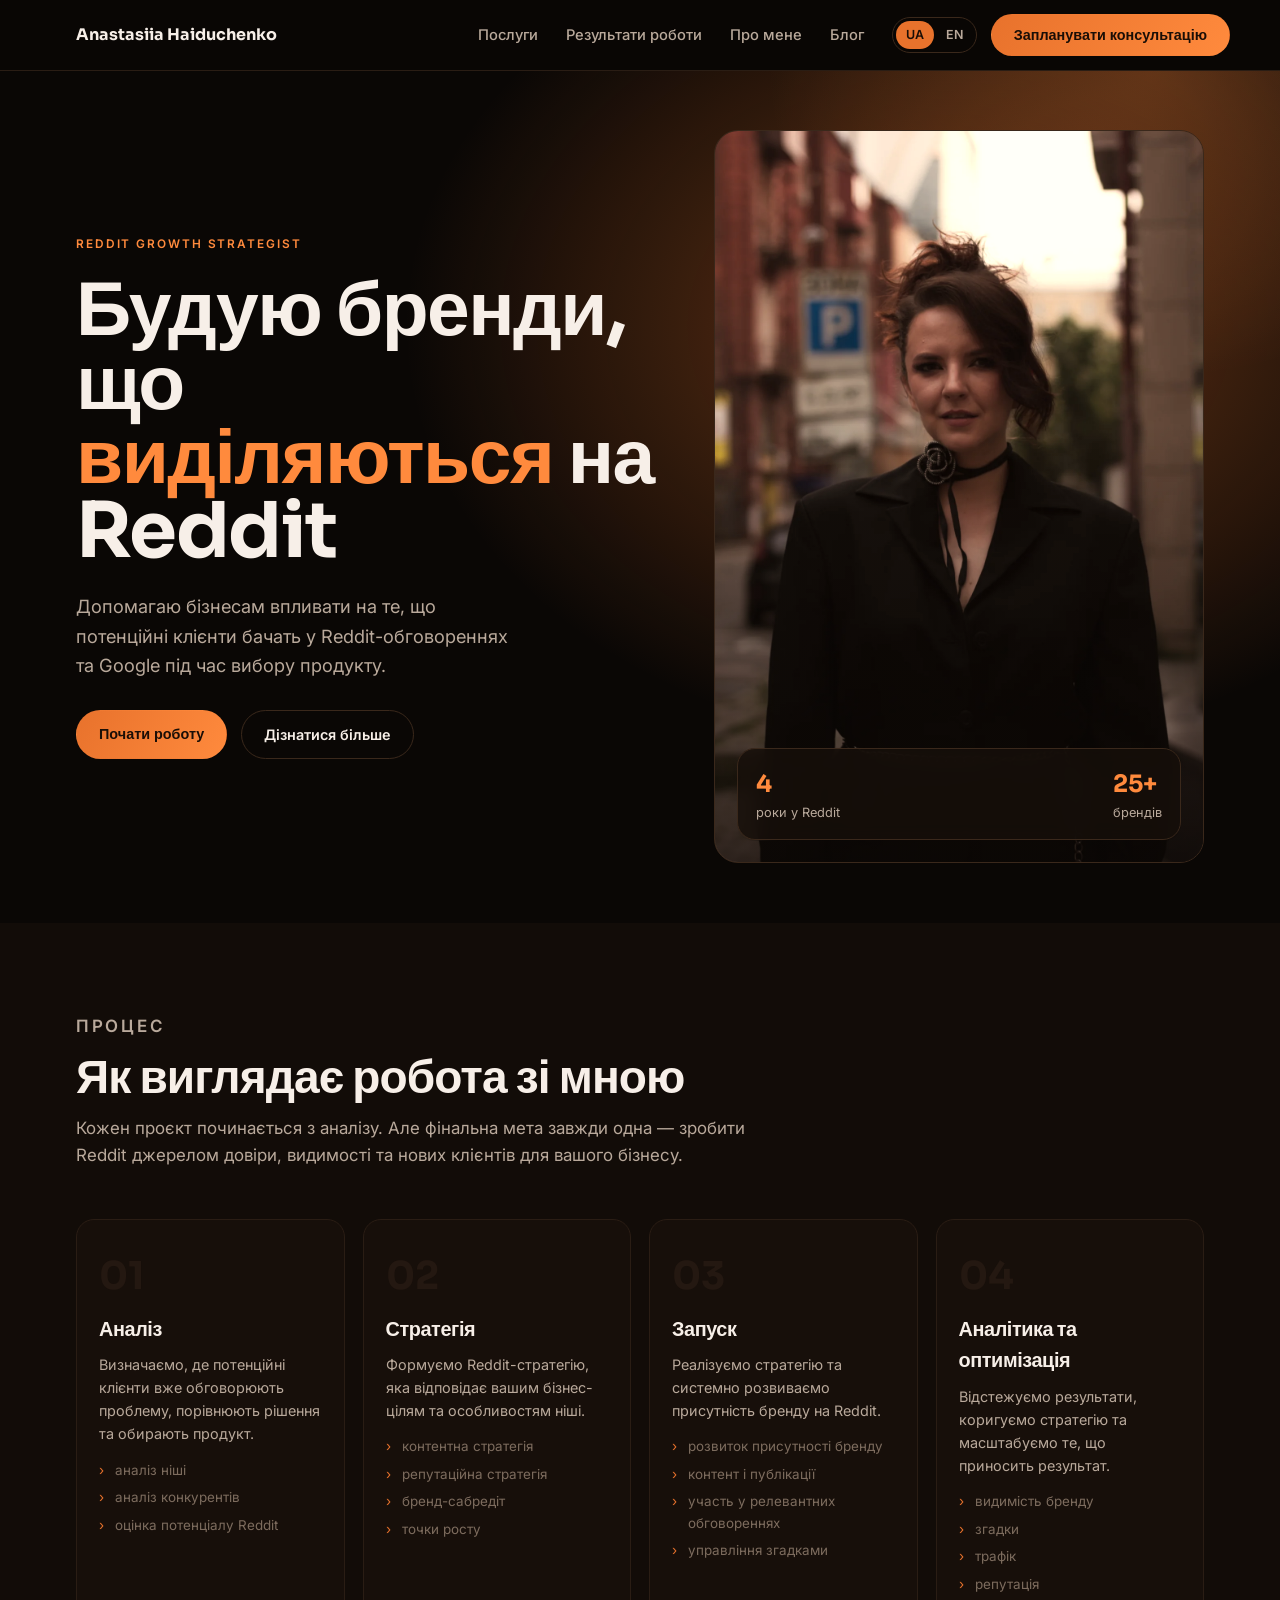
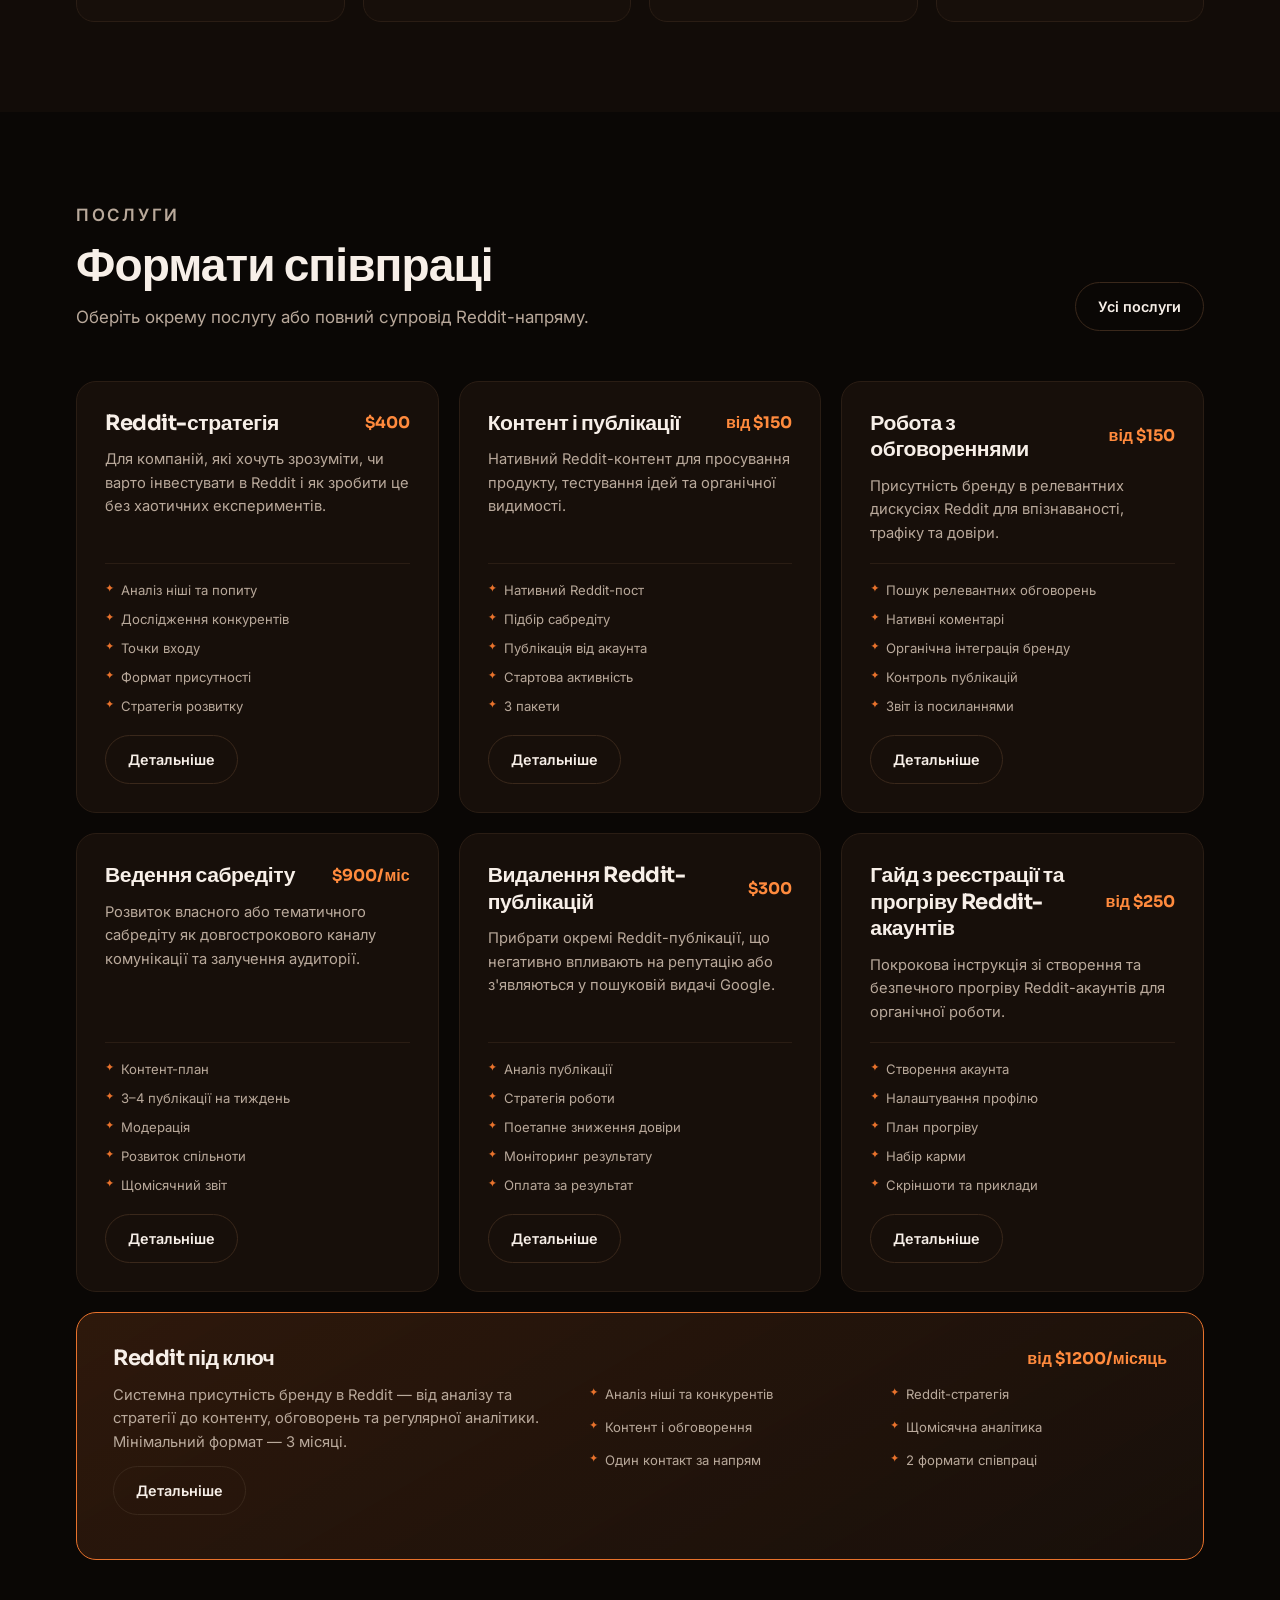
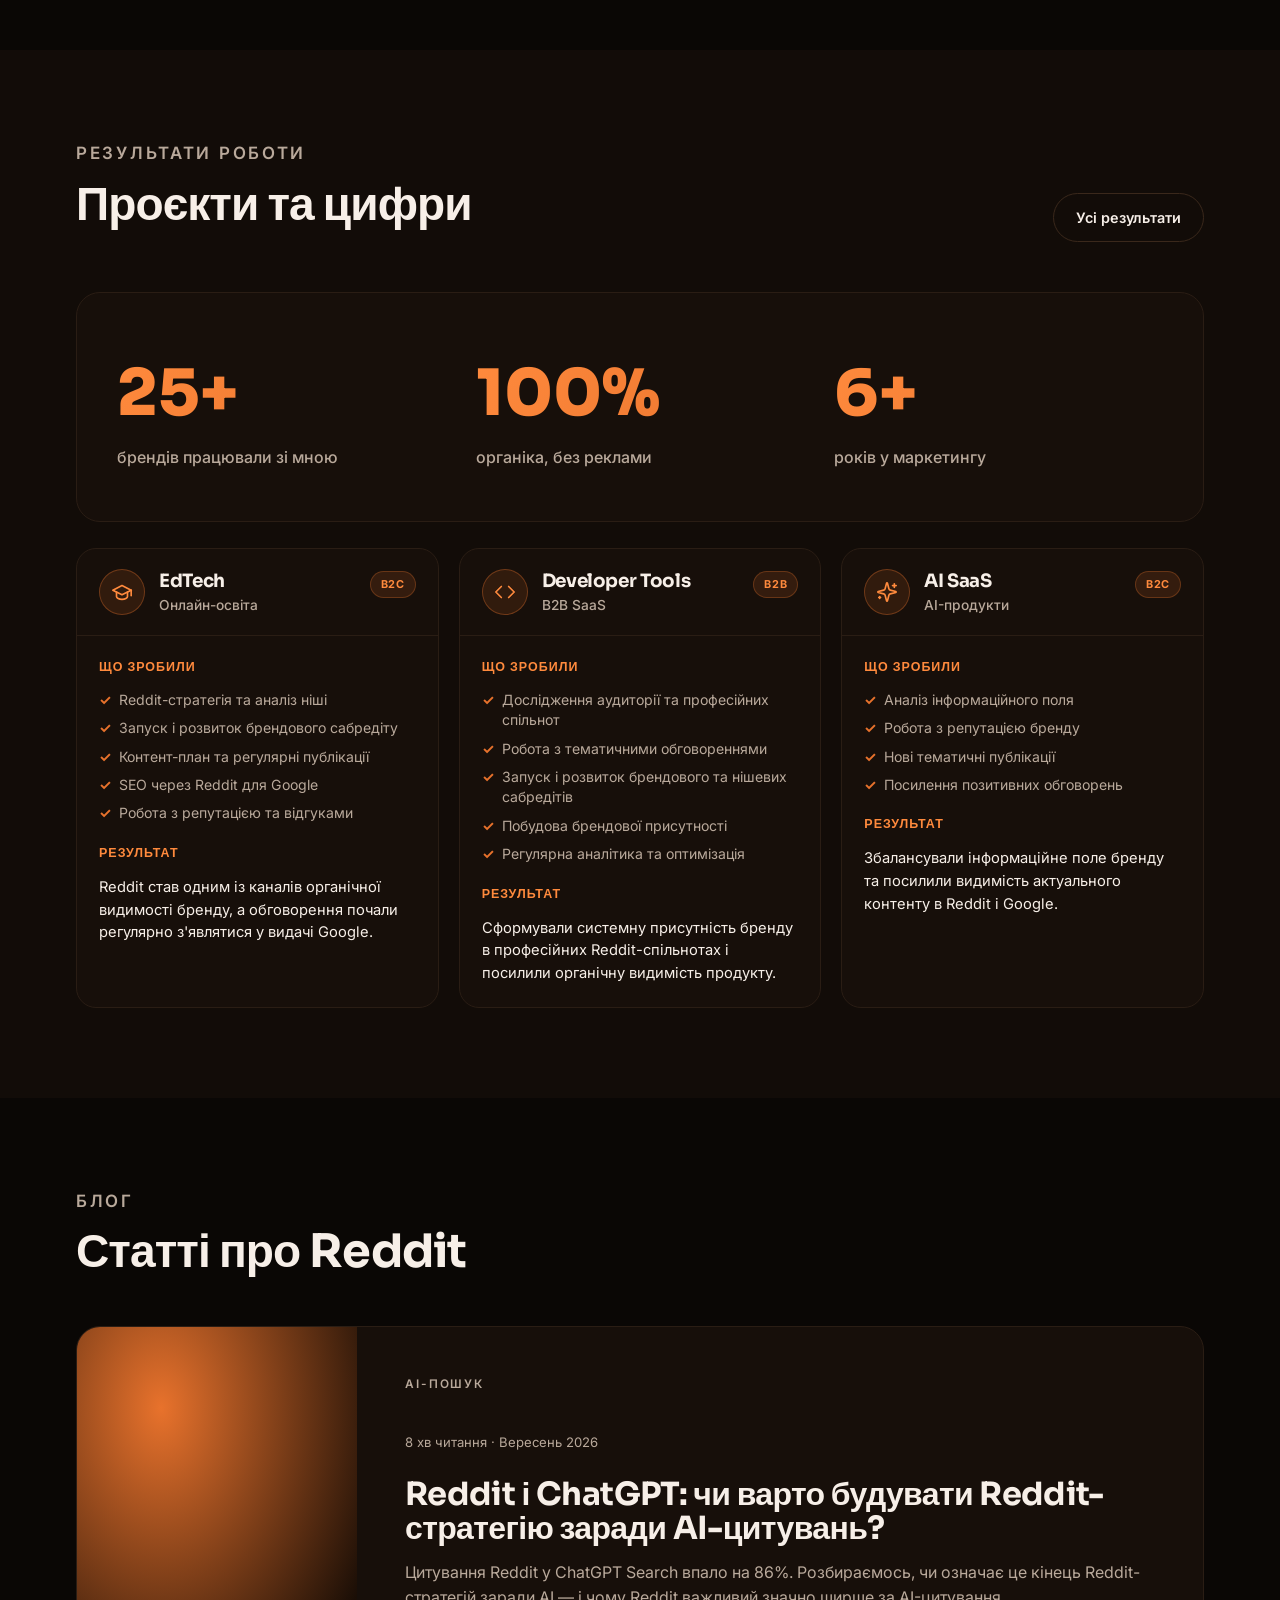
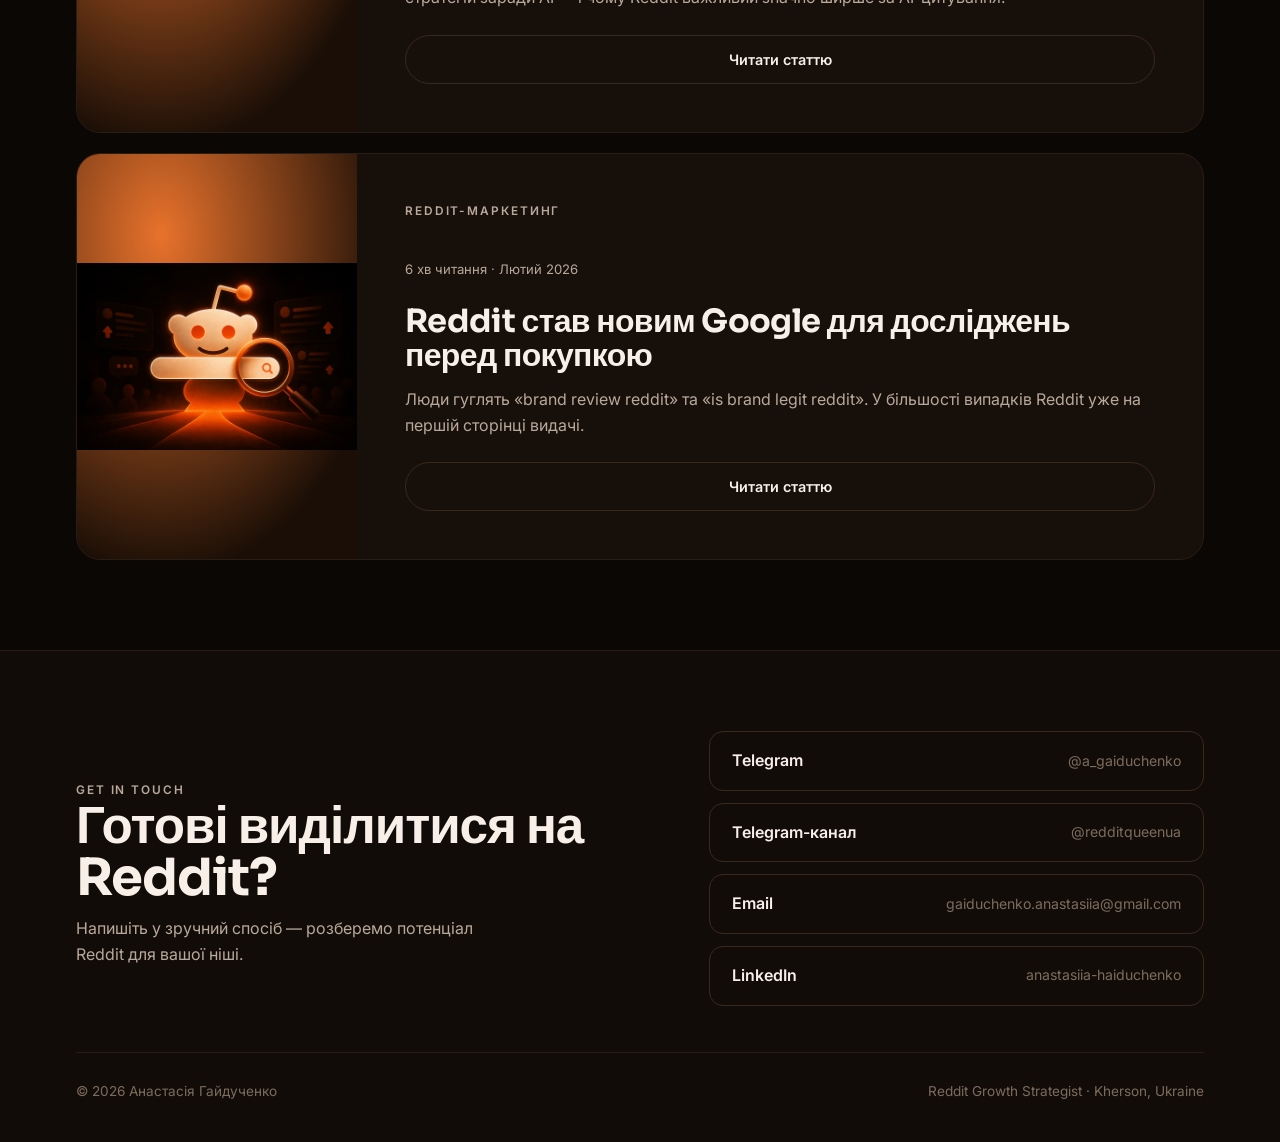
==== commit c435ab06: "Update guide pricing and add company note Bump the Reddit account guide price to from $250 and add a" ====
--- a/index.html
+++ b/index.html
@@ -475,7 +475,7 @@
             <article class="svc">
               <div class="svc-top">
                 <h3 data-i18n="serviceGuideTitle">Гайд з реєстрації та прогріву Reddit-акаунтів</h3>
-                <span class="price" data-i18n="serviceGuidePrice">від $100</span>
+                <span class="price" data-i18n="serviceGuidePrice">від $250</span>
               </div>
               <p class="desc" data-i18n="serviceGuideDesc">
                 Покрокова інструкція зі створення та безпечного прогріву Reddit-акаунтів для органічної роботи.
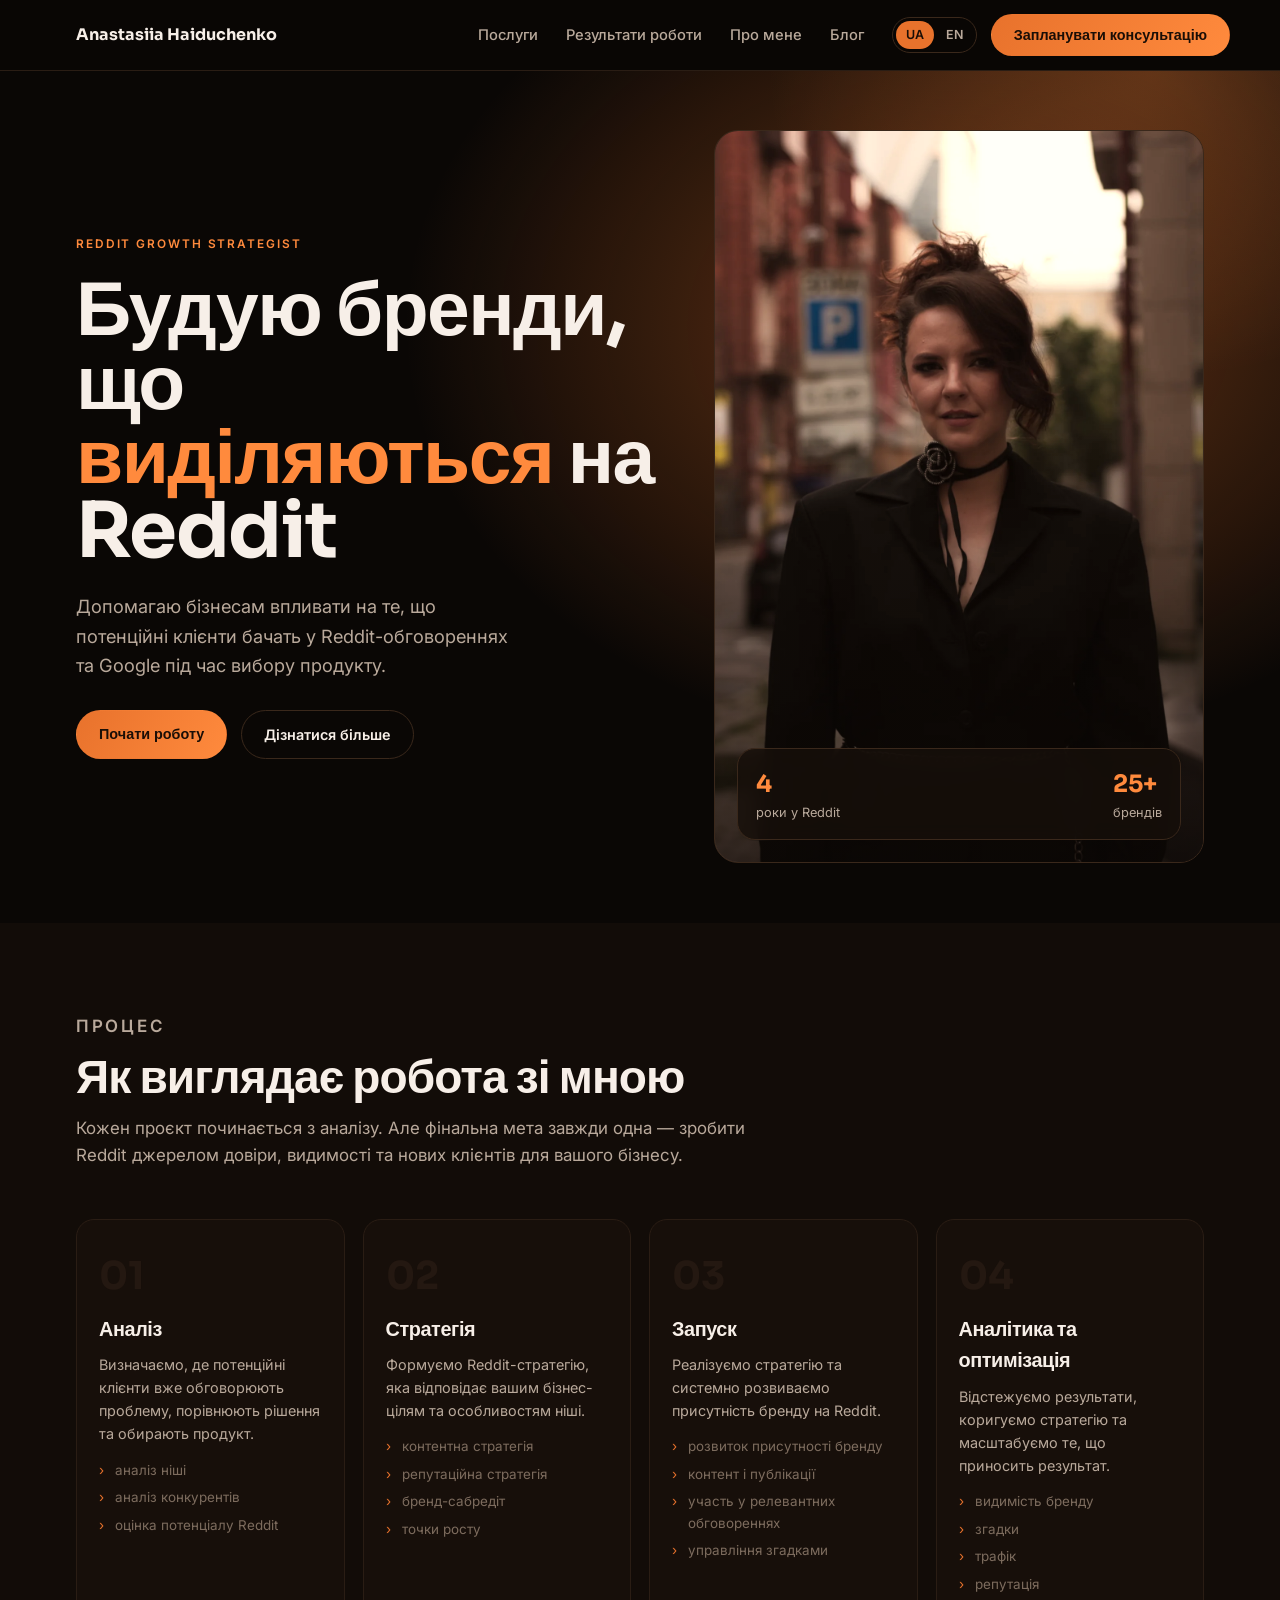
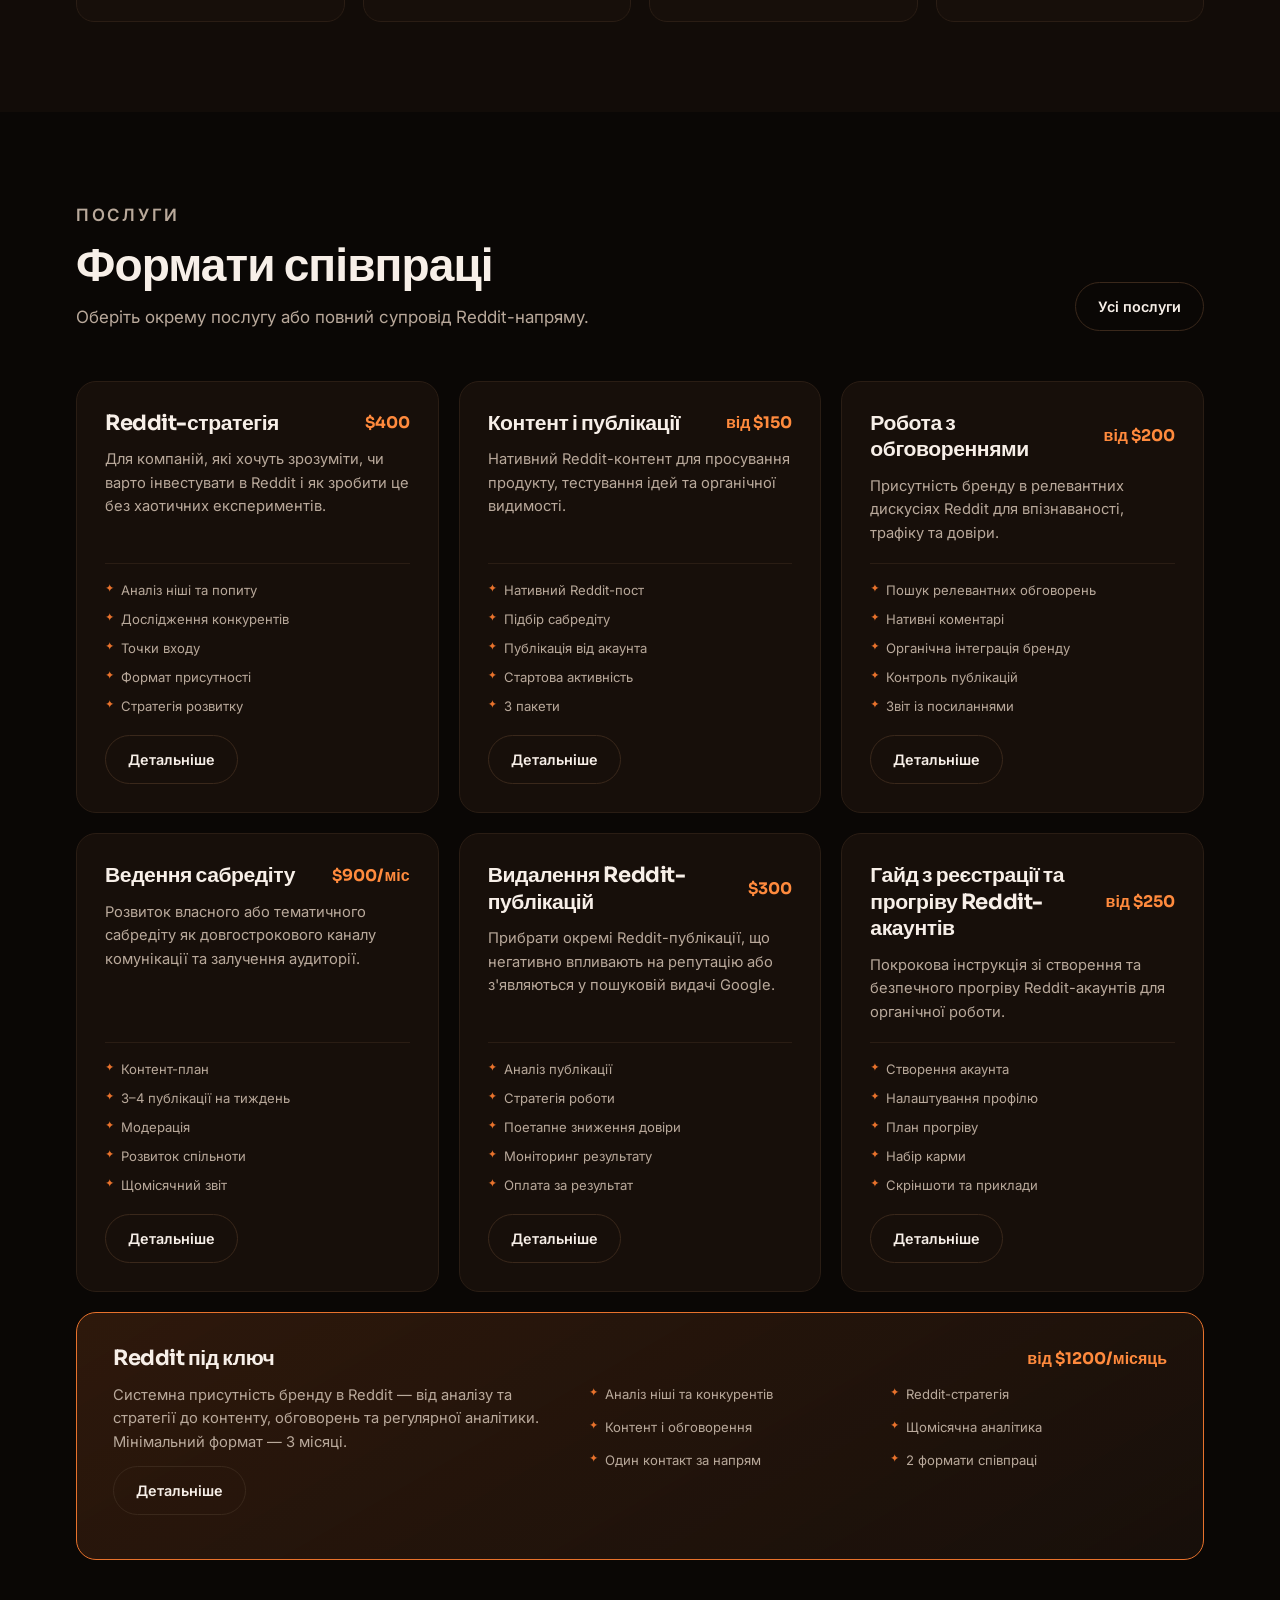
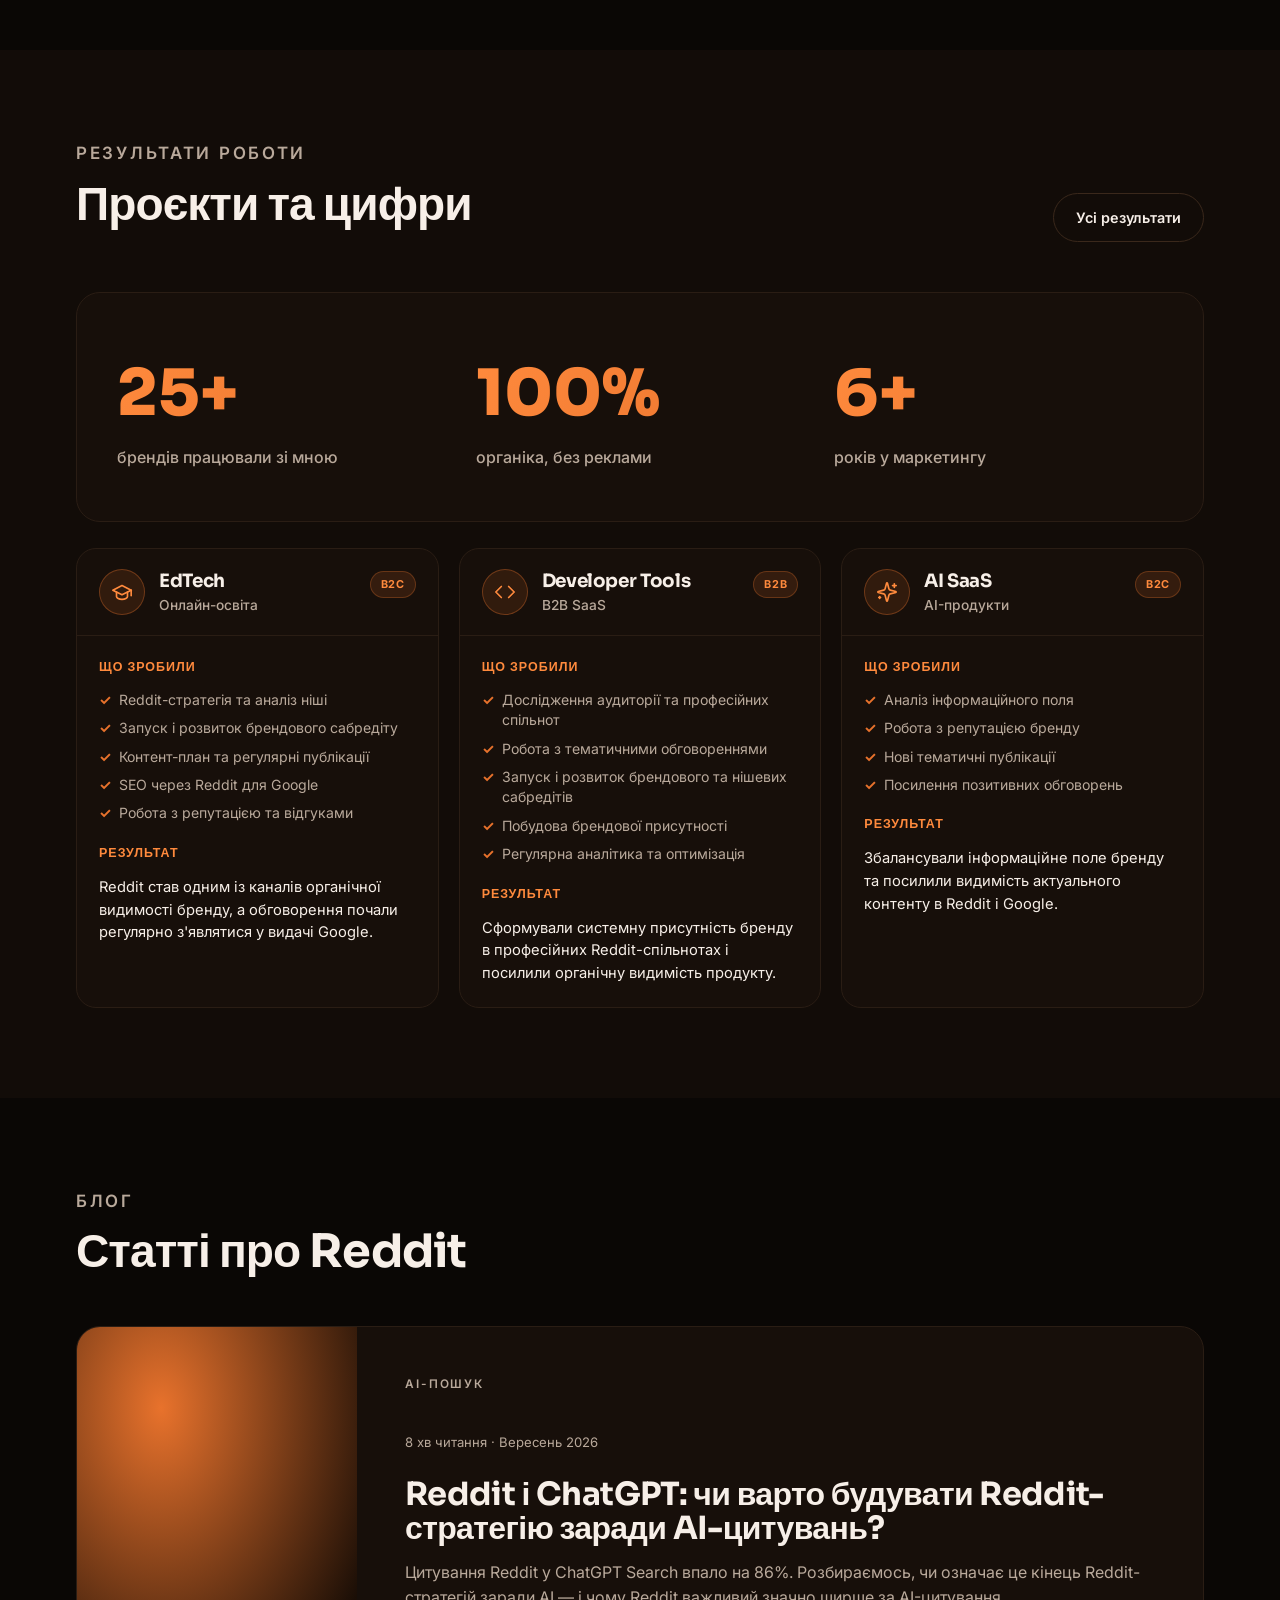
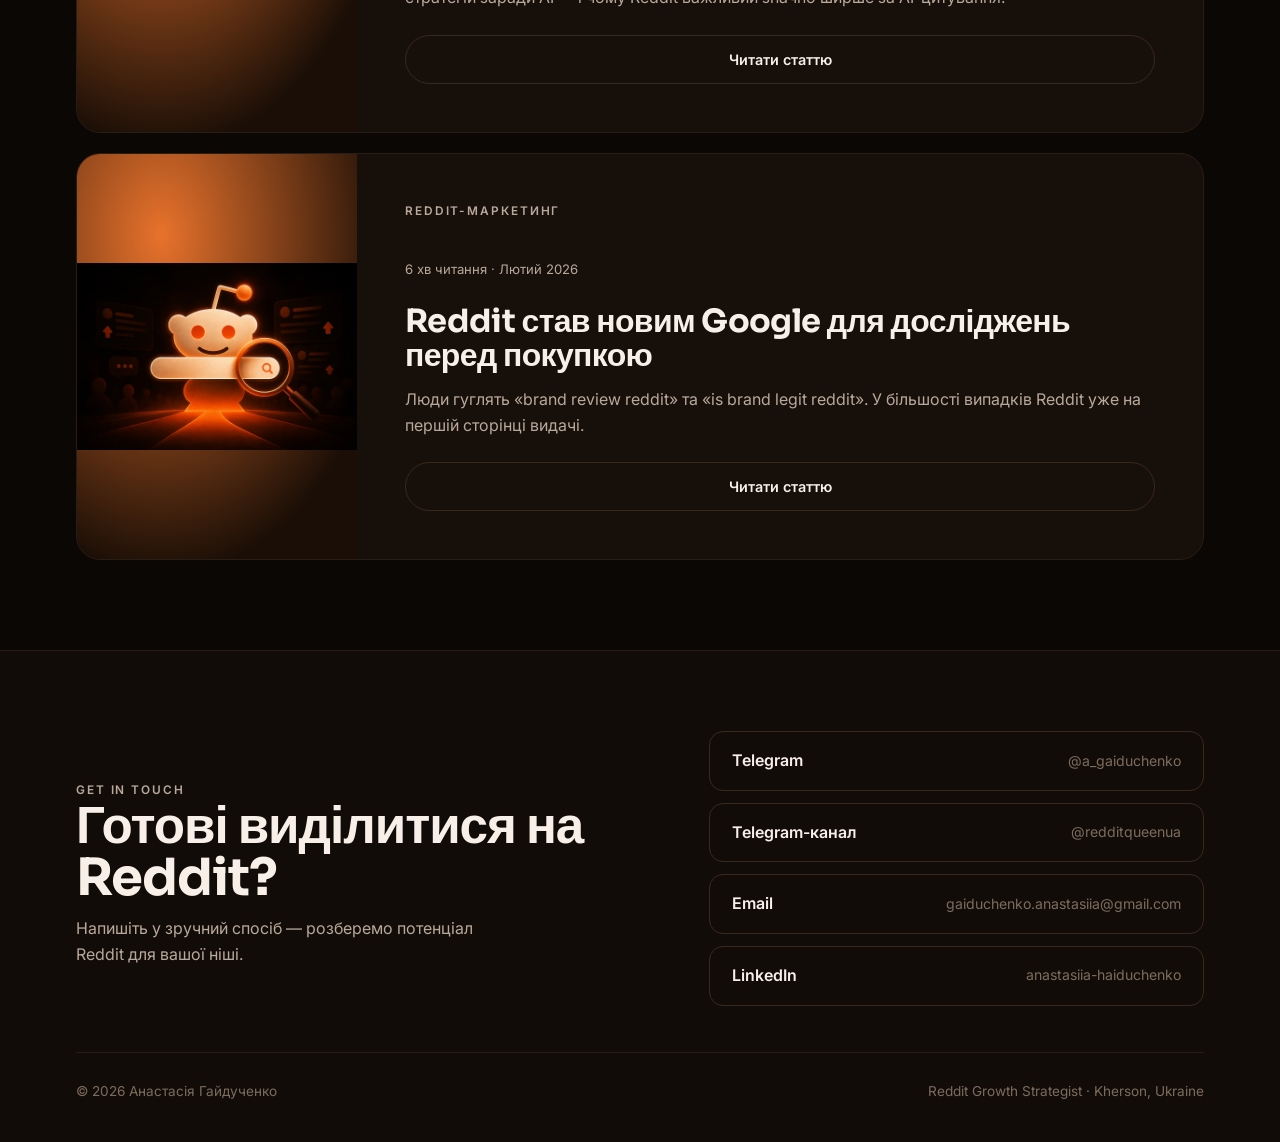
==== commit 62a5b776: "Update discussions service price to $200 Co-Authored-By: Claude Sonnet 5.5 <noreply@anthropic.com>" ====
--- a/index.html
+++ b/index.html
@@ -406,7 +406,7 @@
                   Робота з обговореннями
                 </h3>
                 <span class="price" data-i18n="serviceDiscussionsPrice"
-                  >від $150</span
+                  >від $200</span
                 >
               </div>
               <p class="desc" data-i18n="serviceDiscussionsDesc">
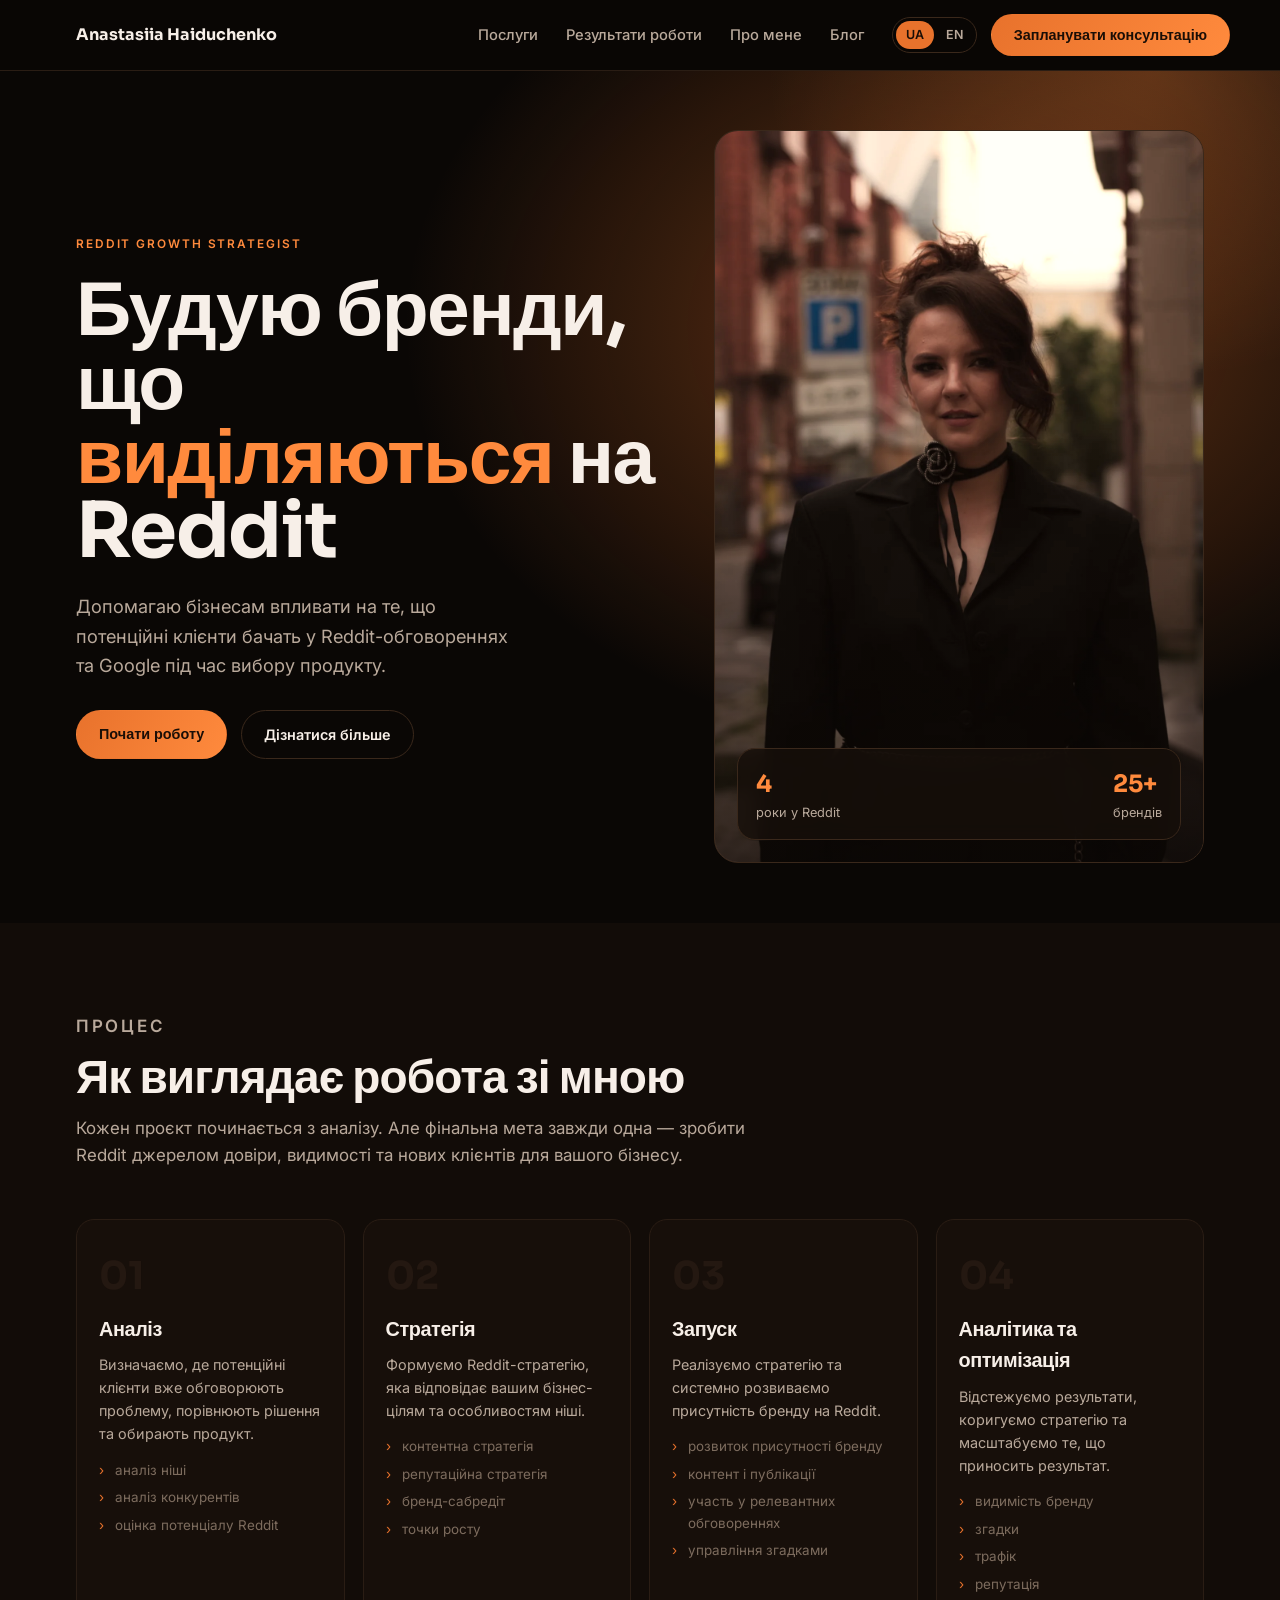
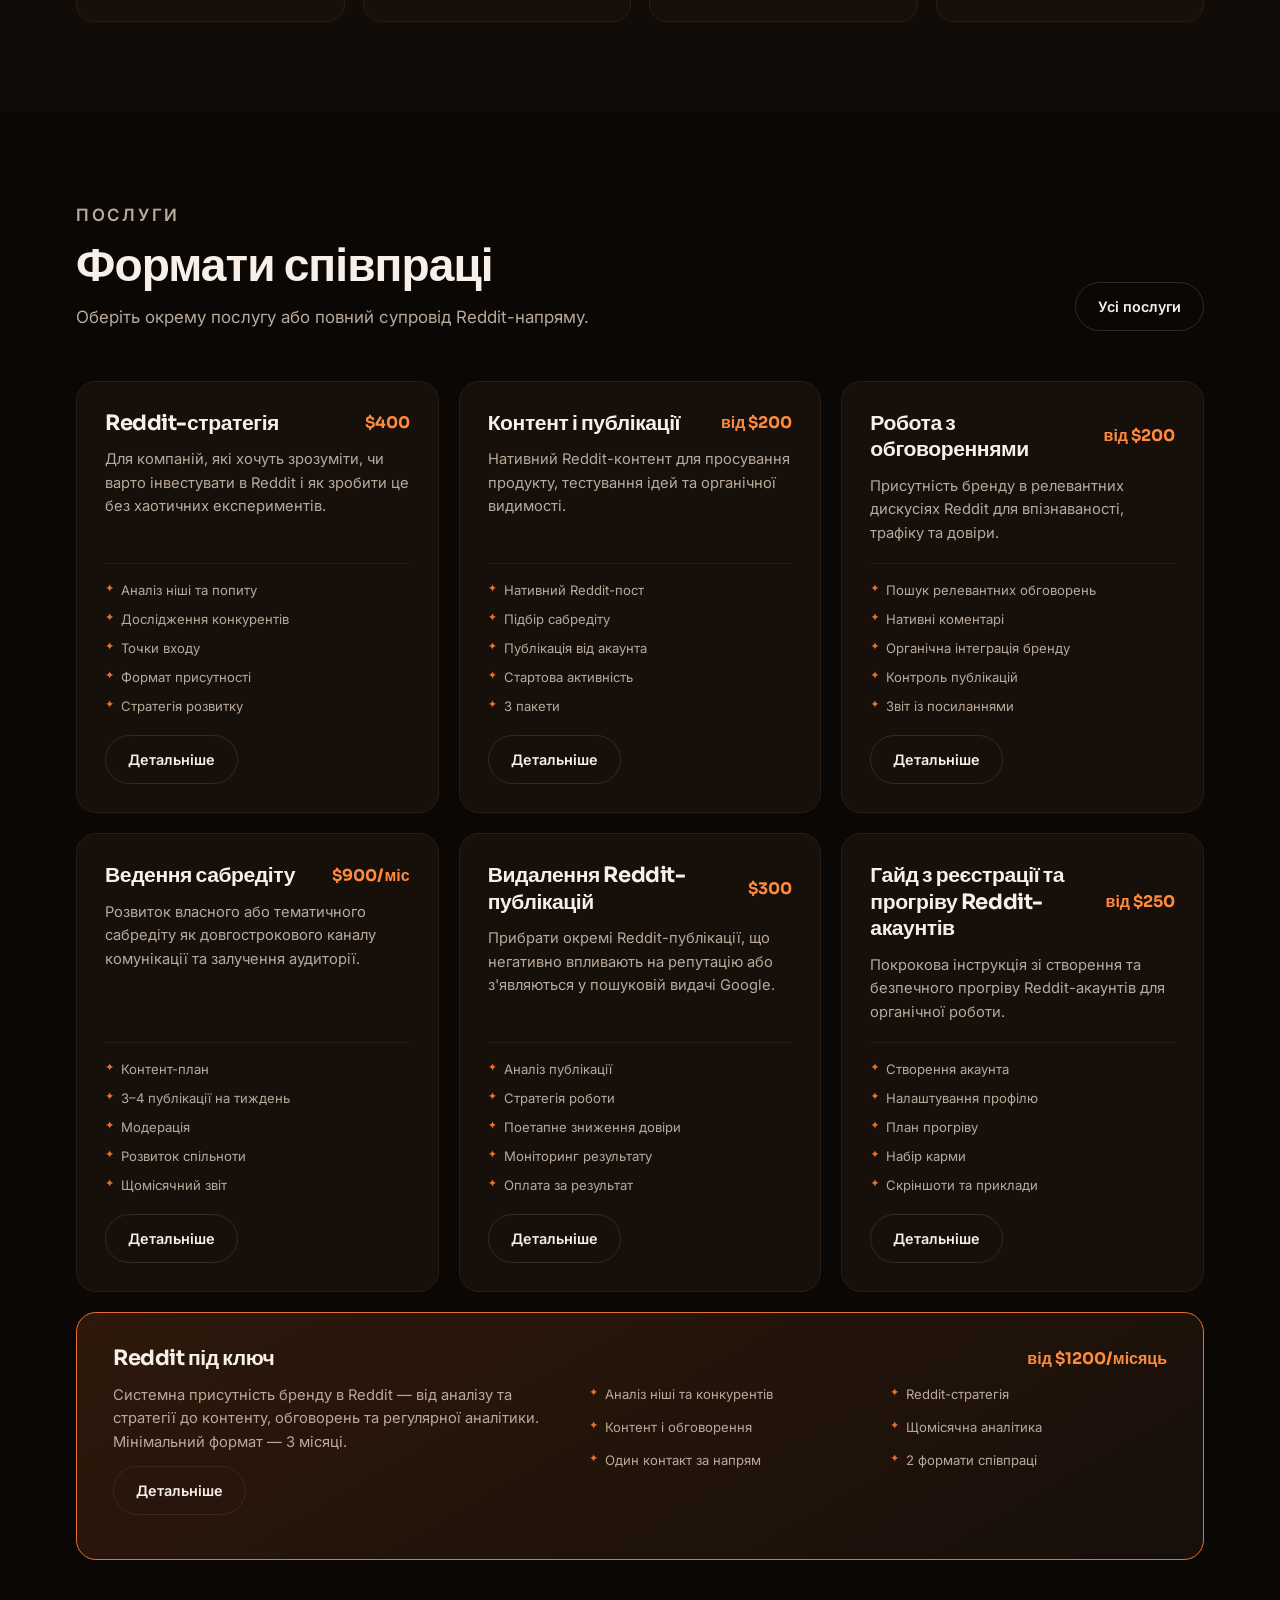
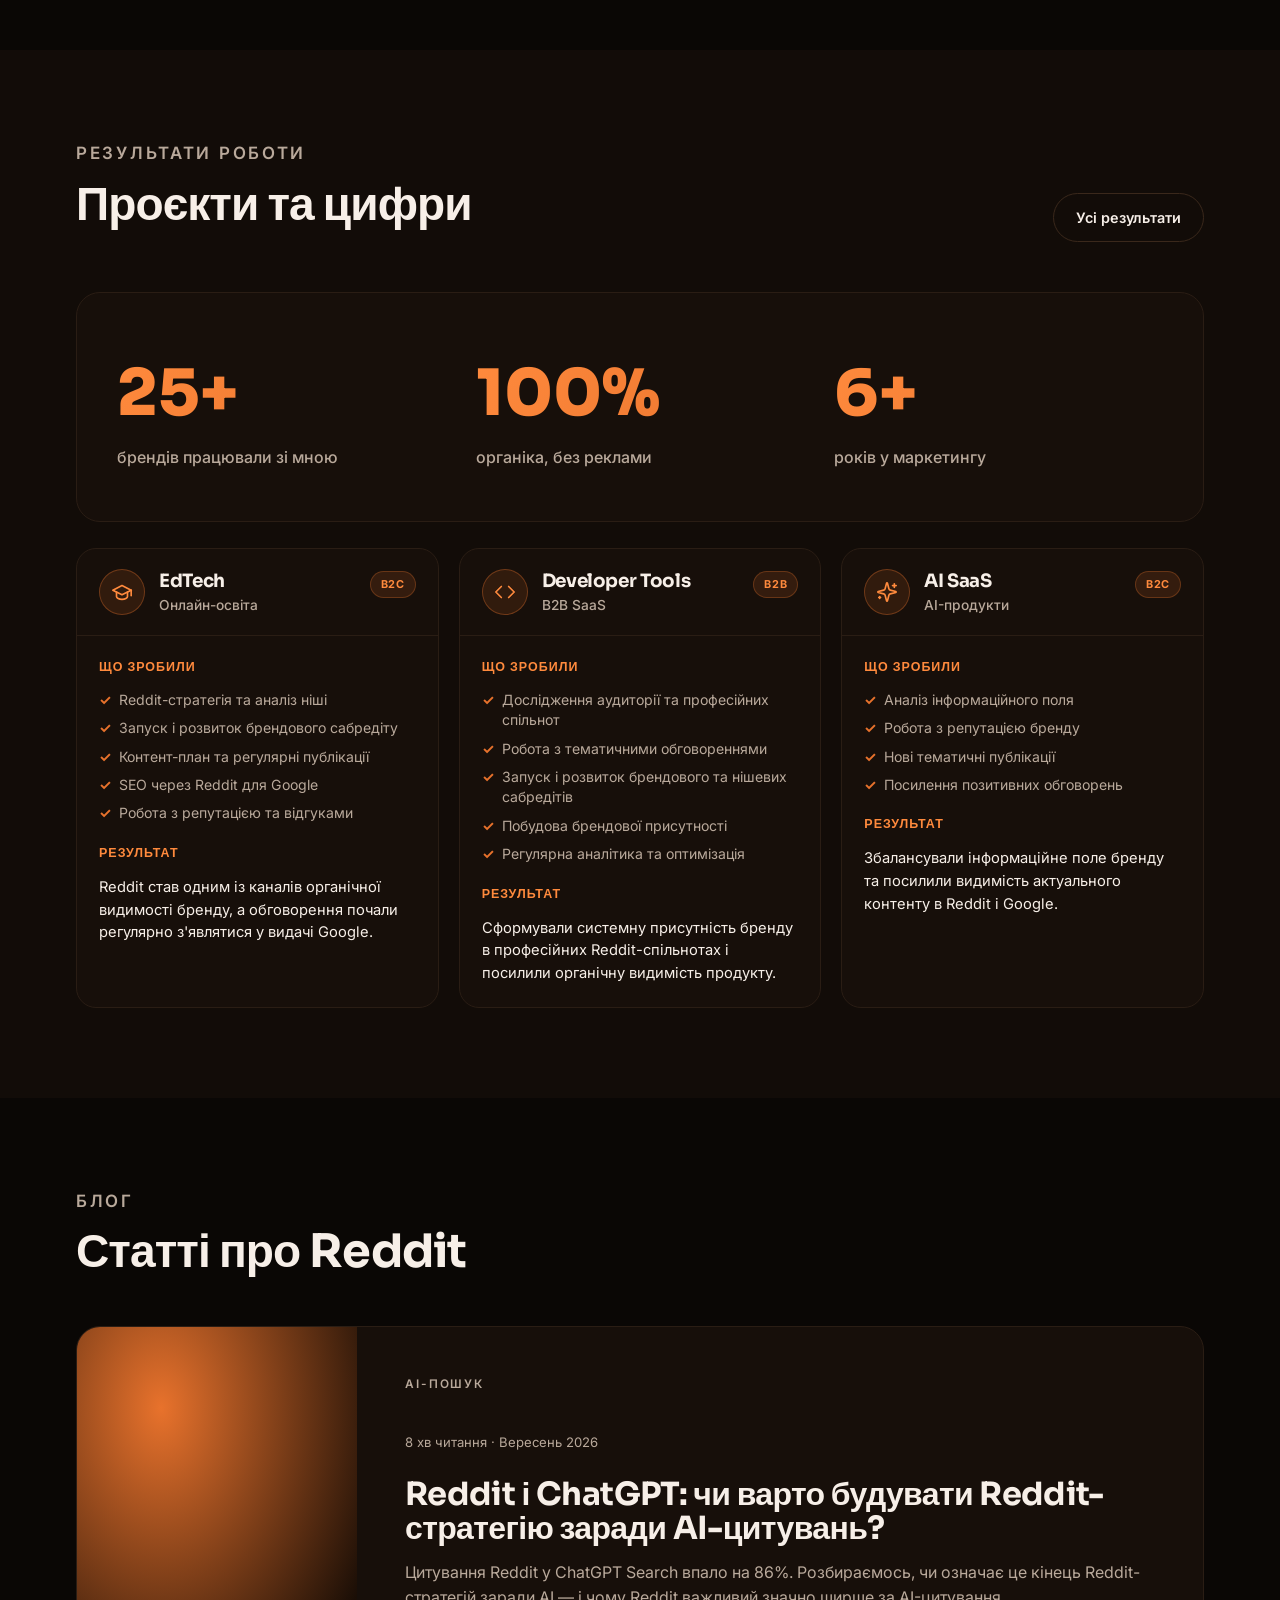
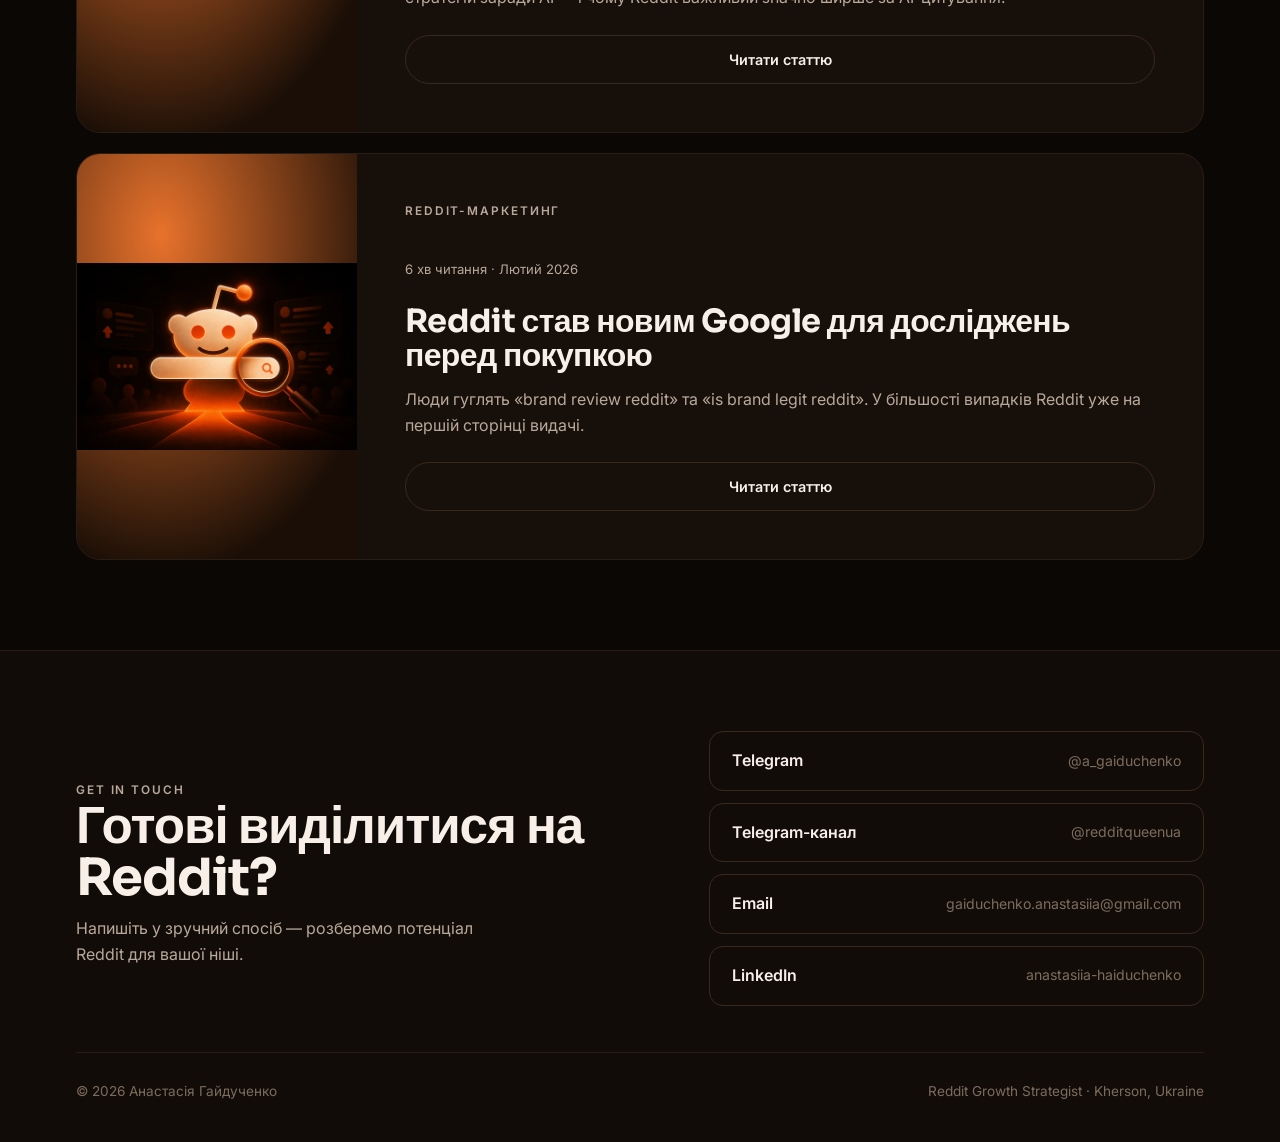
==== commit 3ffc2719: "Update content package pricing and details STARTER $200, GROWTH $350, BOOST $500 with new comment/up" ====
--- a/index.html
+++ b/index.html
@@ -381,7 +381,7 @@
               <div class="svc-top">
                 <h3 data-i18n="serviceContentTitle">Контент і публікації</h3>
                 <span class="price" data-i18n="serviceContentPrice"
-                  >від $150</span
+                  >від $200</span
                 >
               </div>
               <p class="desc" data-i18n="serviceContentDesc">
